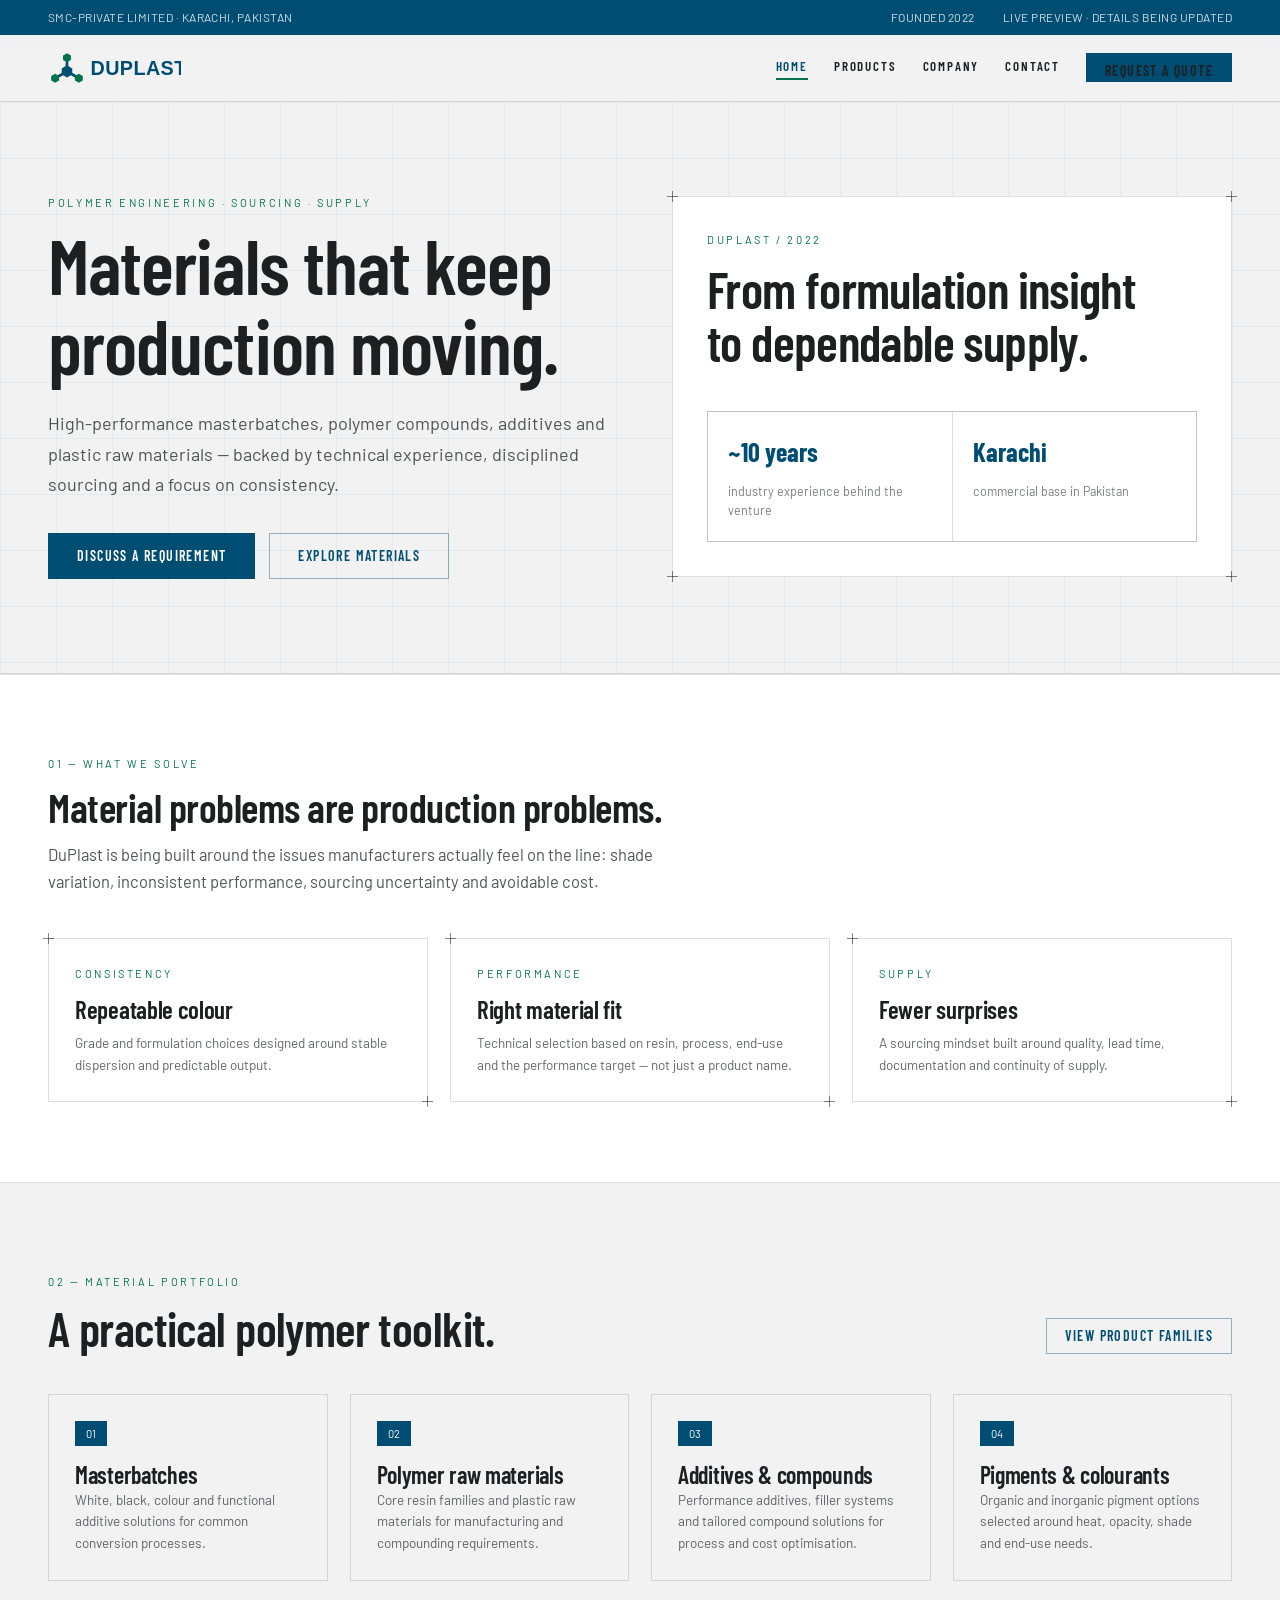
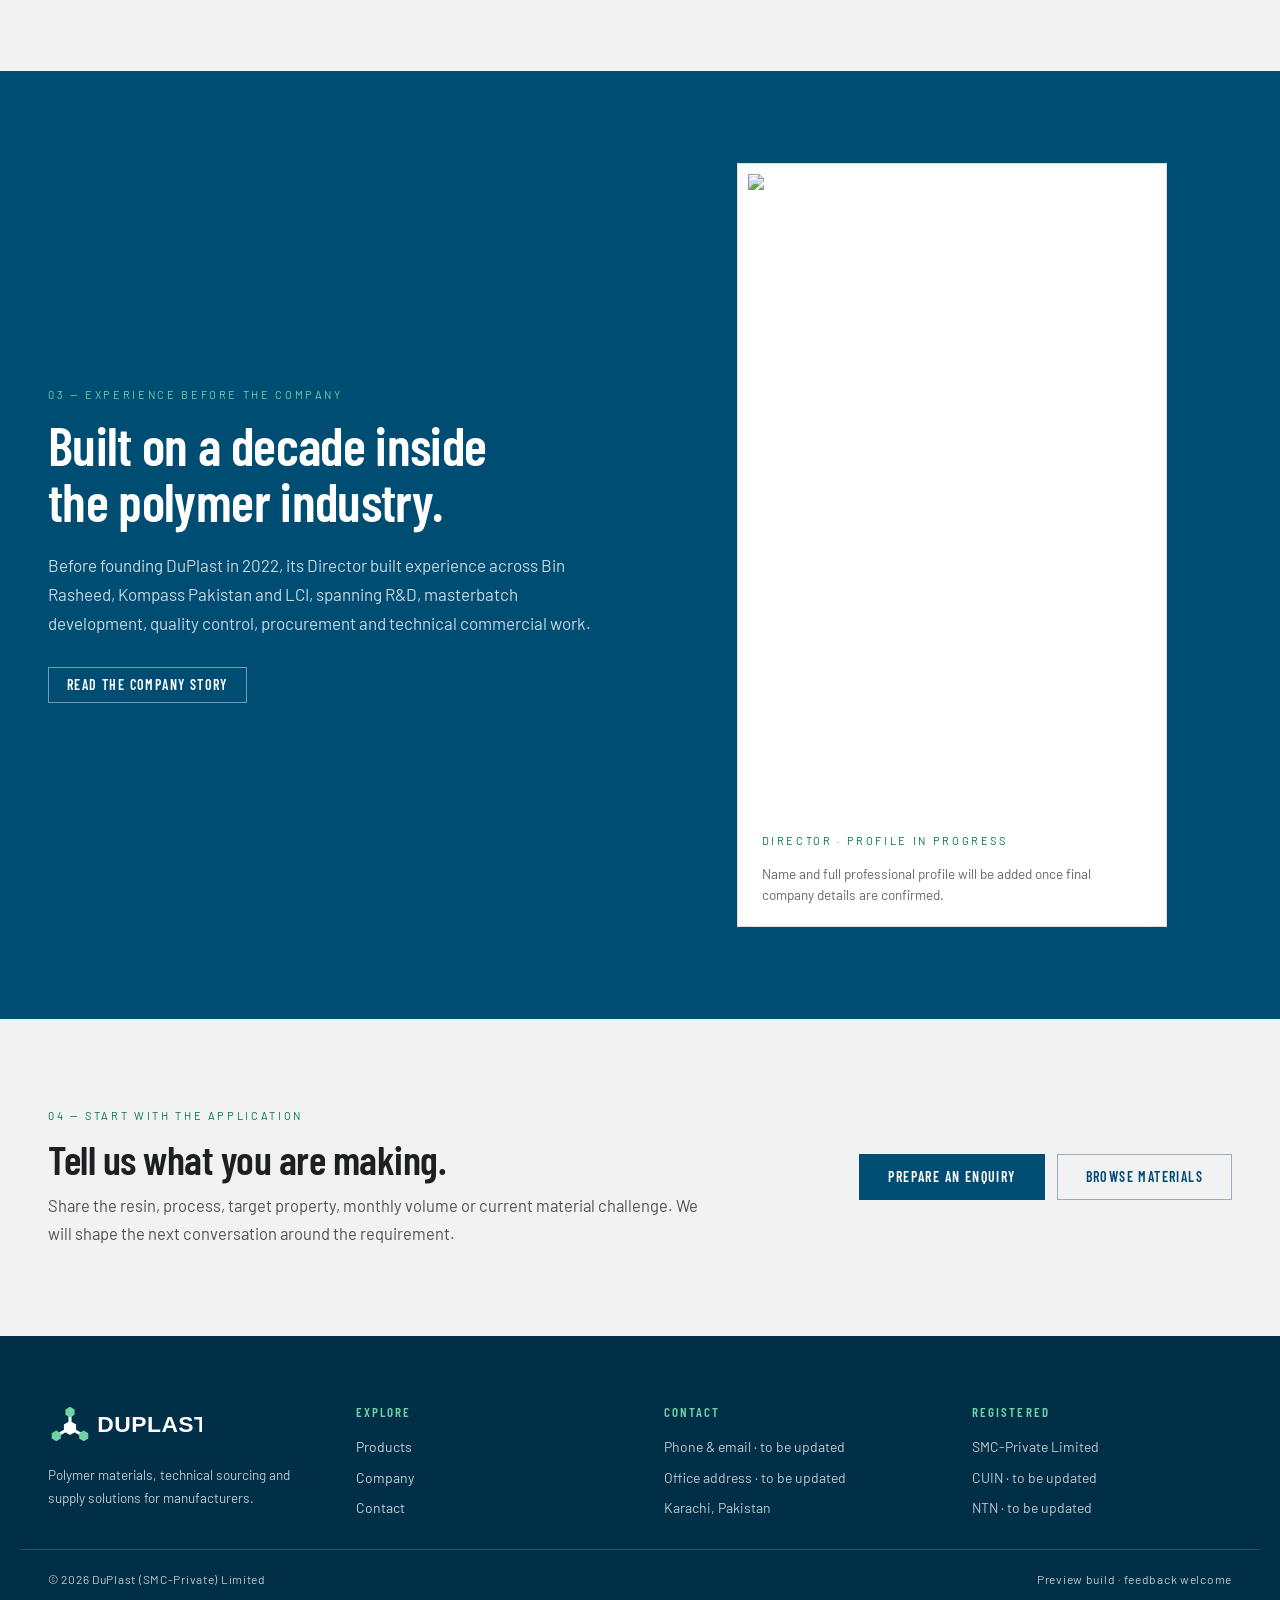
==== index.html @ 4995b567 "Build DuPlast homepage" ====
<!doctype html>
<html lang="en">
<head>
<meta charset="utf-8">
<meta name="viewport" content="width=device-width,initial-scale=1">
<title>DuPlast — Polymer raw materials & masterbatch solutions</title>
<meta name="description" content="DuPlast supplies masterbatches, polymers, compounds, pigments and additives for plastics manufacturers in Pakistan.">
<link rel="icon" href="logo/duplast-favicon.svg" type="image/svg+xml">
<link rel="preconnect" href="https://fonts.googleapis.com">
<link rel="preconnect" href="https://fonts.gstatic.com" crossorigin>
<link href="https://fonts.googleapis.com/css2?family=Barlow:wght@400;500;700&family=Barlow+Condensed:wght@400;600&display=swap" rel="stylesheet">
<link rel="stylesheet" href="assets/site.css">
</head>
<body>
<div class="topbar"><div class="wrap topbar-in"><span>SMC-PRIVATE LIMITED · KARACHI, PAKISTAN</span><span class="push">FOUNDED 2022</span><span>LIVE PREVIEW · DETAILS BEING UPDATED</span></div></div>
<header class="site-header"><nav class="wrap nav-in"><a class="brand" href="index.html"><img src="logo/duplast-logo-nav.svg" alt="DuPlast" width="700" height="200"></a><button class="nav-toggle" type="button" aria-label="Menu" aria-expanded="false" data-nav-toggle><span></span><span></span><span></span></button><div class="nav-links" data-nav-links><a class="active" href="index.html">Home</a><a href="products.html">Products</a><a href="company.html">Company</a><a href="contact.html">Contact</a><a class="btn btn-primary nav-cta" href="contact.html">Request a quote</a></div></nav></header>

<main>
<section class="page-head" style="border-top:0"><div class="wrap" style="padding-top:92px;padding-bottom:94px;display:grid;grid-template-columns:repeat(auto-fit,minmax(320px,1fr));gap:64px;align-items:center"><div><div class="kick">POLYMER ENGINEERING · SOURCING · SUPPLY</div><h1 style="font-size:clamp(48px,6vw,82px);max-width:760px">Materials that keep production moving.</h1><p class="lede" style="font-size:18px;margin-top:24px">High-performance masterbatches, polymer compounds, additives and plastic raw materials — backed by technical experience, disciplined sourcing and a focus on consistency.</p><div style="display:flex;gap:14px;flex-wrap:wrap;margin-top:34px"><a class="btn btn-primary btn-lg" href="contact.html">Discuss a requirement</a><a class="btn btn-secondary btn-lg" href="products.html">Explore materials</a></div></div><div class="blueprint" style="padding:34px;min-height:330px;background:#fff;display:flex;flex-direction:column;justify-content:space-between"><i class="corner tl"></i><i class="corner tr"></i><i class="corner bl"></i><i class="corner br"></i><div><div class="kick">DUPLAST / 2022</div><h2 style="font-size:clamp(32px,4vw,52px);max-width:480px">From formulation insight to dependable supply.</h2></div><div style="display:grid;grid-template-columns:repeat(2,1fr);gap:1px;background:var(--divider);border:1px solid var(--divider);margin-top:42px"><div style="background:#fff;padding:20px"><strong style="font-family:var(--font-heading);font-size:26px;color:var(--navy)">~10 years</strong><div class="cap">industry experience behind the venture</div></div><div style="background:#fff;padding:20px"><strong style="font-family:var(--font-heading);font-size:26px;color:var(--navy)">Karachi</strong><div class="cap">commercial base in Pakistan</div></div></div></div></div></section>

<section class="band-white"><div class="wrap"><div class="kick">01 — WHAT WE SOLVE</div><h2>Material problems are production problems.</h2><p class="lede">DuPlast is being built around the issues manufacturers actually feel on the line: shade variation, inconsistent performance, sourcing uncertainty and avoidable cost.</p><div style="display:grid;grid-template-columns:repeat(auto-fit,minmax(220px,1fr));gap:22px;margin-top:42px"><div class="blueprint" style="padding:26px"><i class="corner tl"></i><i class="corner br"></i><div class="kick">CONSISTENCY</div><h3 style="font-size:25px;margin-bottom:10px">Repeatable colour</h3><p class="prod-desc">Grade and formulation choices designed around stable dispersion and predictable output.</p></div><div class="blueprint" style="padding:26px"><i class="corner tl"></i><i class="corner br"></i><div class="kick">PERFORMANCE</div><h3 style="font-size:25px;margin-bottom:10px">Right material fit</h3><p class="prod-desc">Technical selection based on resin, process, end-use and the performance target — not just a product name.</p></div><div class="blueprint" style="padding:26px"><i class="corner tl"></i><i class="corner br"></i><div class="kick">SUPPLY</div><h3 style="font-size:25px;margin-bottom:10px">Fewer surprises</h3><p class="prod-desc">A sourcing mindset built around quality, lead time, documentation and continuity of supply.</p></div></div></div></section>

<section class="wrap" style="padding-top:90px;padding-bottom:90px"><div style="display:flex;flex-wrap:wrap;justify-content:space-between;gap:28px;align-items:end;margin-bottom:40px"><div><div class="kick">02 — MATERIAL PORTFOLIO</div><h2 style="font-size:clamp(32px,4vw,48px)">A practical polymer toolkit.</h2></div><a href="products.html" class="btn btn-secondary">View product families</a></div><div style="display:grid;grid-template-columns:repeat(auto-fit,minmax(245px,1fr));gap:22px"><div class="blueprint" style="padding:26px"><span class="tag tag-accent">01</span><h3 class="prod-name" style="margin-top:16px">Masterbatches</h3><p class="prod-desc">White, black, colour and functional additive solutions for common conversion processes.</p></div><div class="blueprint" style="padding:26px"><span class="tag tag-accent">02</span><h3 class="prod-name" style="margin-top:16px">Polymer raw materials</h3><p class="prod-desc">Core resin families and plastic raw materials for manufacturing and compounding requirements.</p></div><div class="blueprint" style="padding:26px"><span class="tag tag-accent">03</span><h3 class="prod-name" style="margin-top:16px">Additives & compounds</h3><p class="prod-desc">Performance additives, filler systems and tailored compound solutions for process and cost optimisation.</p></div><div class="blueprint" style="padding:26px"><span class="tag tag-accent">04</span><h3 class="prod-name" style="margin-top:16px">Pigments & colourants</h3><p class="prod-desc">Organic and inorganic pigment options selected around heat, opacity, shade and end-use needs.</p></div></div></section>

<section style="background:var(--navy);color:#fff"><div class="wrap" style="padding-top:92px;padding-bottom:92px;display:grid;grid-template-columns:repeat(auto-fit,minmax(300px,1fr));gap:62px;align-items:center"><div><div class="kick" style="color:var(--green-light)">03 — EXPERIENCE BEFORE THE COMPANY</div><h2 style="font-size:clamp(34px,4.2vw,54px);color:#fff;margin-bottom:22px">Built on a decade inside the polymer industry.</h2><p style="font-size:17px;line-height:1.7;color:rgba(255,255,255,.78)">Before founding DuPlast in 2022, its Director built experience across Bin Rasheed, Kompass Pakistan and LCI, spanning R&amp;D, masterbatch development, quality control, procurement and technical commercial work.</p><a href="company.html" class="btn" style="margin-top:30px;color:#fff;border-color:rgba(255,255,255,.45)">Read the company story</a></div><div class="blueprint" style="background:#fff;padding:10px;max-width:430px;margin:auto"><img src="assets/ceo.jpg" alt="DuPlast Director" width="640" height="640" style="width:100%;aspect-ratio:1;object-fit:cover;filter:grayscale(12%)"><div style="padding:18px 14px 10px;color:var(--ink)"><div class="kick">DIRECTOR · PROFILE IN PROGRESS</div><p class="prod-desc">Name and full professional profile will be added once final company details are confirmed.</p></div></div></div></section>

<section class="wrap cta-row"><div><div class="kick">04 — START WITH THE APPLICATION</div><h2>Tell us what you are making.</h2><p class="lede">Share the resin, process, target property, monthly volume or current material challenge. We will shape the next conversation around the requirement.</p></div><div style="display:flex;gap:12px;flex-wrap:wrap"><a class="btn btn-primary btn-lg" href="contact.html">Prepare an enquiry</a><a class="btn btn-secondary btn-lg" href="products.html">Browse materials</a></div></section>
</main>

<footer class="site-footer"><div class="wrap footer-grid"><div><img class="footer-logo" src="logo/duplast-logo-nav-reverse.svg" alt="DuPlast" width="700" height="200"><p class="footer-blurb">Polymer materials, technical sourcing and supply solutions for manufacturers.</p></div><div><div class="footer-head">Explore</div><div class="footer-list"><a href="products.html">Products</a><a href="company.html">Company</a><a href="contact.html">Contact</a></div></div><div><div class="footer-head">Contact</div><div class="footer-list"><span>Phone &amp; email · to be updated</span><span>Office address · to be updated</span><span>Karachi, Pakistan</span></div></div><div><div class="footer-head">Registered</div><div class="footer-list"><span>SMC-Private Limited</span><span>CUIN · to be updated</span><span>NTN · to be updated</span></div></div></div><div class="wrap footer-base"><span>© 2026 DuPlast (SMC-Private) Limited</span><span>Preview build · feedback welcome</span></div></footer>
<script src="assets/site.js"></script>
</body>
</html>
---- assets/site.css ----
/* DuPlast — site styles. Brand: navy #004d73, resin green #00734d. */

:root {
  --navy: #004d73;
  --navy-dark: #003a58;
  --navy-deep: #002f47;
  --green: #00734d;
  --green-dark: #005b3d;
  --green-light: #6fd3a5;
  --ink: #1d1f20;
  --bg: #f2f2f3;
  --surface: #ffffff;
  --divider: rgba(29, 31, 32, 0.14);
  --muted: rgba(29, 31, 32, 0.68);
  --font-heading: "Barlow Condensed", "Arial Narrow", system-ui, sans-serif;
  --font-body: "Barlow", system-ui, -apple-system, sans-serif;
  --grid-bg: linear-gradient(rgba(0, 77, 115, 0.055) 1px, transparent 1px),
             linear-gradient(90deg, rgba(0, 77, 115, 0.055) 1px, transparent 1px);
}

*, *::before, *::after { box-sizing: border-box; }

html { scroll-behavior: smooth; }

body {
  margin: 0;
  background: var(--bg);
  color: var(--ink);
  font-family: var(--font-body);
  font-size: 15px;
  line-height: 1.55;
  overflow-x: hidden;
  -webkit-font-smoothing: antialiased;
}

h1, h2, h3, h4 {
  font-family: var(--font-heading);
  font-weight: 600;
  line-height: 1.04;
  letter-spacing: -0.012em;
  margin: 0;
  text-wrap: balance;
}

p { margin: 0; text-wrap: pretty; }
img { display: block; max-width: 100%; }

a { color: var(--navy); text-decoration: none; }
a:hover { color: var(--green); }

::selection { background: rgba(0, 115, 77, 0.18); }
:focus { outline: none; }
:focus-visible { outline: 2px solid var(--green); outline-offset: 2px; }

.visually-hidden {
  position: absolute; width: 1px; height: 1px; overflow: hidden;
  clip: rect(0 0 0 0); clip-path: inset(50%); white-space: nowrap;
}

.wrap { max-width: 1240px; margin: 0 auto; padding-left: 28px; padding-right: 28px; }

.kick {
  font-size: 11px; letter-spacing: 0.24em; text-transform: uppercase;
  color: var(--green); margin-bottom: 14px;
}

.lede { font-size: 16.5px; line-height: 1.68; color: rgba(29, 31, 32, 0.76); max-width: 660px; }
.lede.small { font-size: 15px; }
.cap { font-size: 12.5px; color: rgba(29, 31, 32, 0.58); margin-top: 10px; }

/* ── blueprint frame ─────────────────────────────────────────── */
.blueprint { position: relative; border: 1px solid var(--divider); }
.blueprint > .corner {
  position: absolute; width: 11px; height: 11px;
  color: rgba(29, 31, 32, 0.55); pointer-events: none;
}
.blueprint > .corner::before,
.blueprint > .corner::after { content: ""; position: absolute; background: currentColor; }
.blueprint > .corner::before { left: 5px; top: 0; width: 1px; height: 100%; }
.blueprint > .corner::after { top: 5px; left: 0; width: 100%; height: 1px; }
.corner.tl { top: -6px; left: -6px; }
.corner.tr { top: -6px; right: -6px; }
.corner.bl { bottom: -6px; left: -6px; }
.corner.br { bottom: -6px; right: -6px; }

.duotone { overflow: hidden; }
.duotone > img, .duotone > .img-ph { width: 100%; height: 100%; object-fit: cover; }

.img-ph {
  position: absolute; inset: 0; display: grid; place-items: center;
  padding: 18px; text-align: center; background: rgba(0, 77, 115, 0.045);
  border: 1px dashed rgba(0, 77, 115, 0.3);
}
.img-ph span {
  font-size: 12px; letter-spacing: 0.1em; text-transform: uppercase;
  color: rgba(0, 77, 115, 0.65); max-width: 22ch; line-height: 1.5;
}

/* ── buttons, tags, inputs ───────────────────────────────────── */
.btn {
  display: inline-flex; align-items: center; justify-content: center; gap: 8px;
  font-family: var(--font-heading); font-weight: 600; font-size: 14px;
  letter-spacing: 0.1em; text-transform: uppercase; line-height: 1;
  padding: 10px 18px; border: 1px solid var(--divider); background: transparent;
  color: var(--ink); cursor: pointer; white-space: nowrap;
  transition: background 0.15s ease, border-color 0.15s ease, color 0.15s ease;
}
.btn-lg { padding: 15px 28px; }
.btn-primary { background: var(--navy); border-color: var(--navy); color: #fff; }
.btn-primary:hover { background: var(--green); border-color: var(--green); color: #fff; }
.btn-green { background: var(--green); border-color: var(--green); color: #fff; }
.btn-green:hover { background: var(--green-dark); border-color: var(--green-dark); color: #fff; }
.btn-secondary { border-color: rgba(0, 77, 115, 0.4); color: var(--navy); }
.btn-secondary:hover { background: rgba(0, 77, 115, 0.07); color: var(--navy); }

.tag {
  display: inline-flex; align-items: center; font-size: 11px;
  padding: 3px 10px; letter-spacing: 0.02em; background: transparent;
}
.tag-outline { border: 1px solid rgba(0, 77, 115, 0.45); color: var(--navy); }
.tag-accent { background: var(--navy); border: 1px solid var(--navy); color: #fff; }

.input {
  width: 100%; min-height: 36px; padding: 12px 14px; font: inherit; font-size: 14px;
  color: var(--ink); background: #fff; border: 1px solid var(--divider); border-radius: 0;
  caret-color: var(--navy);
}
.input:hover { border-color: rgba(29, 31, 32, 0.4); }
.input:focus-visible { border-color: var(--navy); outline-offset: 0; }
textarea.input { resize: vertical; font-family: var(--font-body); }

.field label {
  display: block; font-size: 11px; letter-spacing: 0.14em; text-transform: uppercase;
  color: rgba(29, 31, 32, 0.6); margin-bottom: 7px;
}

.table { width: 100%; border-collapse: collapse; font-size: 14px; }
.table th {
  text-align: left; font-size: 11px; letter-spacing: 0.08em; text-transform: uppercase;
  color: rgba(29, 31, 32, 0.6); padding: 14px 16px; border-bottom: 1px solid var(--divider);
}
.table td { padding: 13px 16px; border-bottom: 1px solid rgba(29, 31, 32, 0.08); }
.table tbody tr:hover { background: rgba(29, 31, 32, 0.035); }
.table-scroll { overflow-x: auto; }
.spec { min-width: 680px; }

/* ── header ──────────────────────────────────────────────────── */
.topbar { background: var(--navy); color: rgba(255, 255, 255, 0.82); font-size: 12px; letter-spacing: 0.04em; }
.topbar-in { display: flex; flex-wrap: wrap; gap: 8px 28px; align-items: center; padding-top: 8px; padding-bottom: 8px; }
.topbar .push { margin-left: auto; }

.site-header {
  position: sticky; top: 0; z-index: 40;
  background: rgba(242, 242, 243, 0.94); backdrop-filter: blur(8px);
  border-bottom: 1px solid var(--divider);
}
.nav-in { display: flex; align-items: center; gap: 28px; padding-top: 14px; padding-bottom: 14px; }
.brand img { height: 38px; width: auto; }

.nav-links {
  display: flex; align-items: center; gap: 26px; margin-left: auto;
  font-family: var(--font-heading); font-weight: 600; font-size: 13px;
  letter-spacing: 0.14em; text-transform: uppercase;
}
.nav-links > a { color: var(--ink); padding-bottom: 2px; border-bottom: 2px solid transparent; }
.nav-links > a:hover { color: var(--green); }
.nav-links > a.active { color: var(--navy); border-bottom-color: var(--green); }
.nav-cta { color: #fff; border-bottom: 1px solid var(--navy); }
.nav-cta:hover { color: #fff; }

.nav-toggle {
  display: none; margin-left: auto; width: 44px; height: 44px; padding: 11px;
  background: transparent; border: 1px solid var(--divider); cursor: pointer;
  flex-direction: column; justify-content: space-between;
}
.nav-toggle span { display: block; height: 2px; background: var(--navy); }

/* ── page head / bands ───────────────────────────────────────── */
.page-head {
  border-bottom: 1px solid var(--divider);
  background-image: var(--grid-bg); background-size: 56px 56px;
}
.page-head .wrap { padding-top: 68px; padding-bottom: 60px; }
.page-head h1 { font-size: clamp(38px, 4.8vw, 64px); margin-bottom: 18px; }

.band-white { background: var(--surface); border-top: 1px solid var(--divider); border-bottom: 1px solid var(--divider); }
.band-white > .wrap { padding-top: 80px; padding-bottom: 80px; }
.band-white h2 { font-size: clamp(30px, 3.2vw, 44px); margin-bottom: 12px; }
.band-white .lede { margin-bottom: 34px; }

.cta-row {
  padding-top: 88px; padding-bottom: 88px;
  display: flex; flex-wrap: wrap; gap: 36px; align-items: center; justify-content: space-between;
}
.cta-row h2 { font-size: clamp(30px, 3.2vw, 44px); margin-bottom: 12px; }

/* ── products ────────────────────────────────────────────────── */
.filter-bar {
  padding-top: 44px; display: flex; flex-wrap: wrap; gap: 16px;
  align-items: center; justify-content: space-between;
}
.chips { display: flex; flex-wrap: wrap; gap: 8px; }
.chip {
  font-family: var(--font-heading); font-weight: 600;
  letter-spacing: 0.08em; text-transform: uppercase; cursor: pointer;
  padding: 6px 12px; font-size: 11px; white-space: nowrap;
}
#prod-search { width: 320px; max-width: 100%; }
.count {
  padding-top: 18px; font-size: 12px; letter-spacing: 0.14em;
  text-transform: uppercase; color: rgba(29, 31, 32, 0.55);
}
.prod-section { padding-top: 24px; padding-bottom: 90px; }
.prod-grid { display: grid; grid-template-columns: repeat(auto-fit, minmax(290px, 1fr)); gap: 26px; }
.prod { padding: 26px; display: flex; flex-direction: column; gap: 12px; }
.prod-top { display: flex; justify-content: space-between; align-items: baseline; gap: 12px; }
.prod-top .kick { margin: 0; font-size: 10.5px; letter-spacing: 0.16em; }
.prod-top .code { font-size: 10.5px; letter-spacing: 0.12em; color: rgba(29, 31, 32, 0.45); }
.prod-name { font-size: 24px; line-height: 1.1; }
.prod-desc { font-size: 13.5px; line-height: 1.6; color: var(--muted); }
.prod-grades {
  margin-top: auto; padding-top: 14px; border-top: 1px solid rgba(29, 31, 32, 0.12);
  display: flex; flex-wrap: wrap; gap: 6px;
}
.prod-grades .tag { font-size: 10.5px; }
.prod-apps { font-size: 12.5px; color: rgba(29, 31, 32, 0.6); }
.empty { padding: 54px; text-align: center; }
.empty h3 { font-size: 24px; margin-bottom: 8px; }
.empty p { font-size: 14px; color: var(--muted); }

/* ── contact ─────────────────────────────────────────────────── */
.contact-grid {
  padding-top: 72px; padding-bottom: 90px;
  display: grid; grid-template-columns: repeat(auto-fit, minmax(320px, 1fr));
  gap: 56px; align-items: start;
}
.form-card { padding: 38px; background: var(--surface); }
.form-title { font-size: 26px; margin-bottom: 6px; }
.form-note { font-size: 13px; color: rgba(29, 31, 32, 0.6); margin-bottom: 28px; }
.form-grid { display: grid; grid-template-columns: repeat(auto-fit, minmax(200px, 1fr)); gap: 20px; }
.field.full { margin-top: 20px; }
.form-actions { display: flex; flex-wrap: wrap; gap: 16px; align-items: center; margin-top: 26px; }
.form-error { font-size: 13px; color: #b23a3a; }
.form-foot {
  margin-top: 22px; padding-top: 18px; border-top: 1px solid rgba(29, 31, 32, 0.12);
  font-size: 12.5px; line-height: 1.6; color: rgba(29, 31, 32, 0.58);
}
.form-done { text-align: center; padding: 48px 12px; }
.form-done img { margin: 0 auto 22px; }
.form-done h2 { font-size: 30px; margin-bottom: 10px; }
.form-done p { font-size: 15px; line-height: 1.65; color: var(--muted); max-width: 380px; margin: 0 auto 26px; }

.contact-side { display: flex; flex-direction: column; gap: 36px; }
.info-card { padding: 32px; }
.info-list { display: grid; gap: 16px; font-size: 15px; line-height: 1.6; }
.info-label {
  display: block; font-size: 11px; letter-spacing: 0.14em; text-transform: uppercase;
  color: rgba(29, 31, 32, 0.5); margin-bottom: 3px;
}
.info-card .btn { margin-top: 24px; }
.map-box { position: relative; aspect-ratio: 4 / 3; background: var(--surface); }

/* ── footer ──────────────────────────────────────────────────── */
.site-footer { background: var(--navy-deep); color: rgba(255, 255, 255, 0.74); }
.footer-grid {
  padding-top: 66px; padding-bottom: 30px;
  display: grid; grid-template-columns: repeat(auto-fit, minmax(220px, 1fr)); gap: 48px;
}
.footer-logo { height: 44px; width: auto; margin-bottom: 18px; }
.footer-blurb { font-size: 13.5px; line-height: 1.7; max-width: 280px; }
.footer-head {
  font-family: var(--font-heading); font-weight: 600; font-size: 13px;
  letter-spacing: 0.16em; text-transform: uppercase; color: var(--green-light); margin-bottom: 14px;
}
.footer-list { display: flex; flex-direction: column; gap: 9px; font-size: 14px; }
.footer-list a { color: rgba(255, 255, 255, 0.78); }
.footer-list a:hover { color: var(--green-light); }
.footer-base {
  padding-top: 20px; padding-bottom: 40px; border-top: 1px solid rgba(255, 255, 255, 0.16);
  font-size: 12px; letter-spacing: 0.06em;
  display: flex; flex-wrap: wrap; gap: 12px; justify-content: space-between;
}

.wa-float {
  position: fixed; right: 22px; bottom: 22px; z-index: 60;
  width: 56px; height: 56px; display: grid; place-items: center;
  background: var(--green); color: #fff; box-shadow: 0 8px 24px rgba(0, 47, 71, 0.34);
}
.wa-float:hover { background: var(--green-dark); color: #fff; }

/* ── home-page sections written inline by the page ───────────── */
a.blueprint:hover { background: rgba(0, 77, 115, 0.045); }

/* ── responsive ──────────────────────────────────────────────── */
@media (max-width: 860px) {
  .wrap { padding-left: 20px; padding-right: 20px; }
  .nav-toggle { display: flex; }
  .nav-links {
    display: none; position: absolute; left: 0; right: 0; top: 100%;
    flex-direction: column; align-items: stretch; gap: 0; margin: 0;
    background: var(--bg); border-bottom: 1px solid var(--divider);
  }
  .nav-links.open { display: flex; }
  .nav-links > a { padding: 16px 20px; border-bottom: 1px solid var(--divider); }
  .nav-links > a.active { border-bottom-color: var(--divider); }
  .nav-cta { margin: 16px 20px; justify-content: center; }
  .site-header { position: relative; }
  .topbar-in { font-size: 11px; }
  .topbar .push { margin-left: 0; }
  #prod-search { width: 100%; }
  .form-card { padding: 26px; }
}
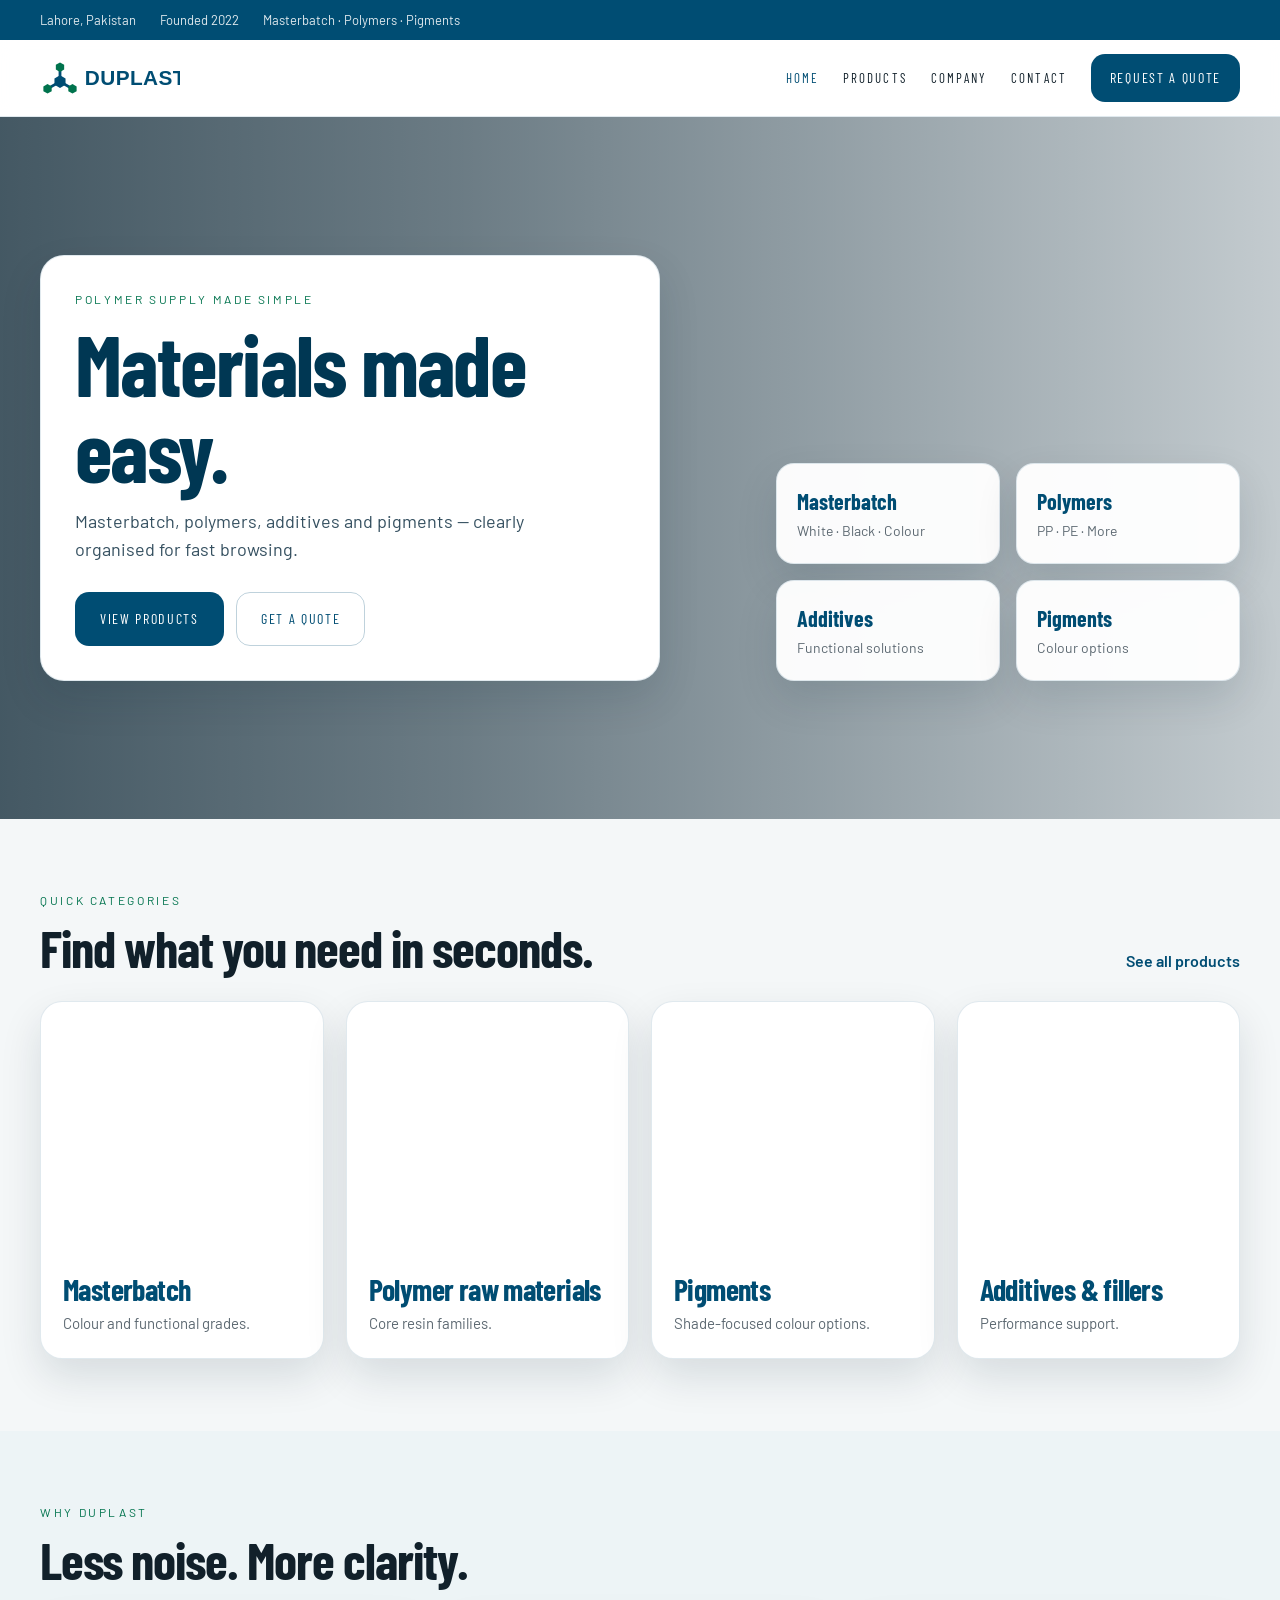
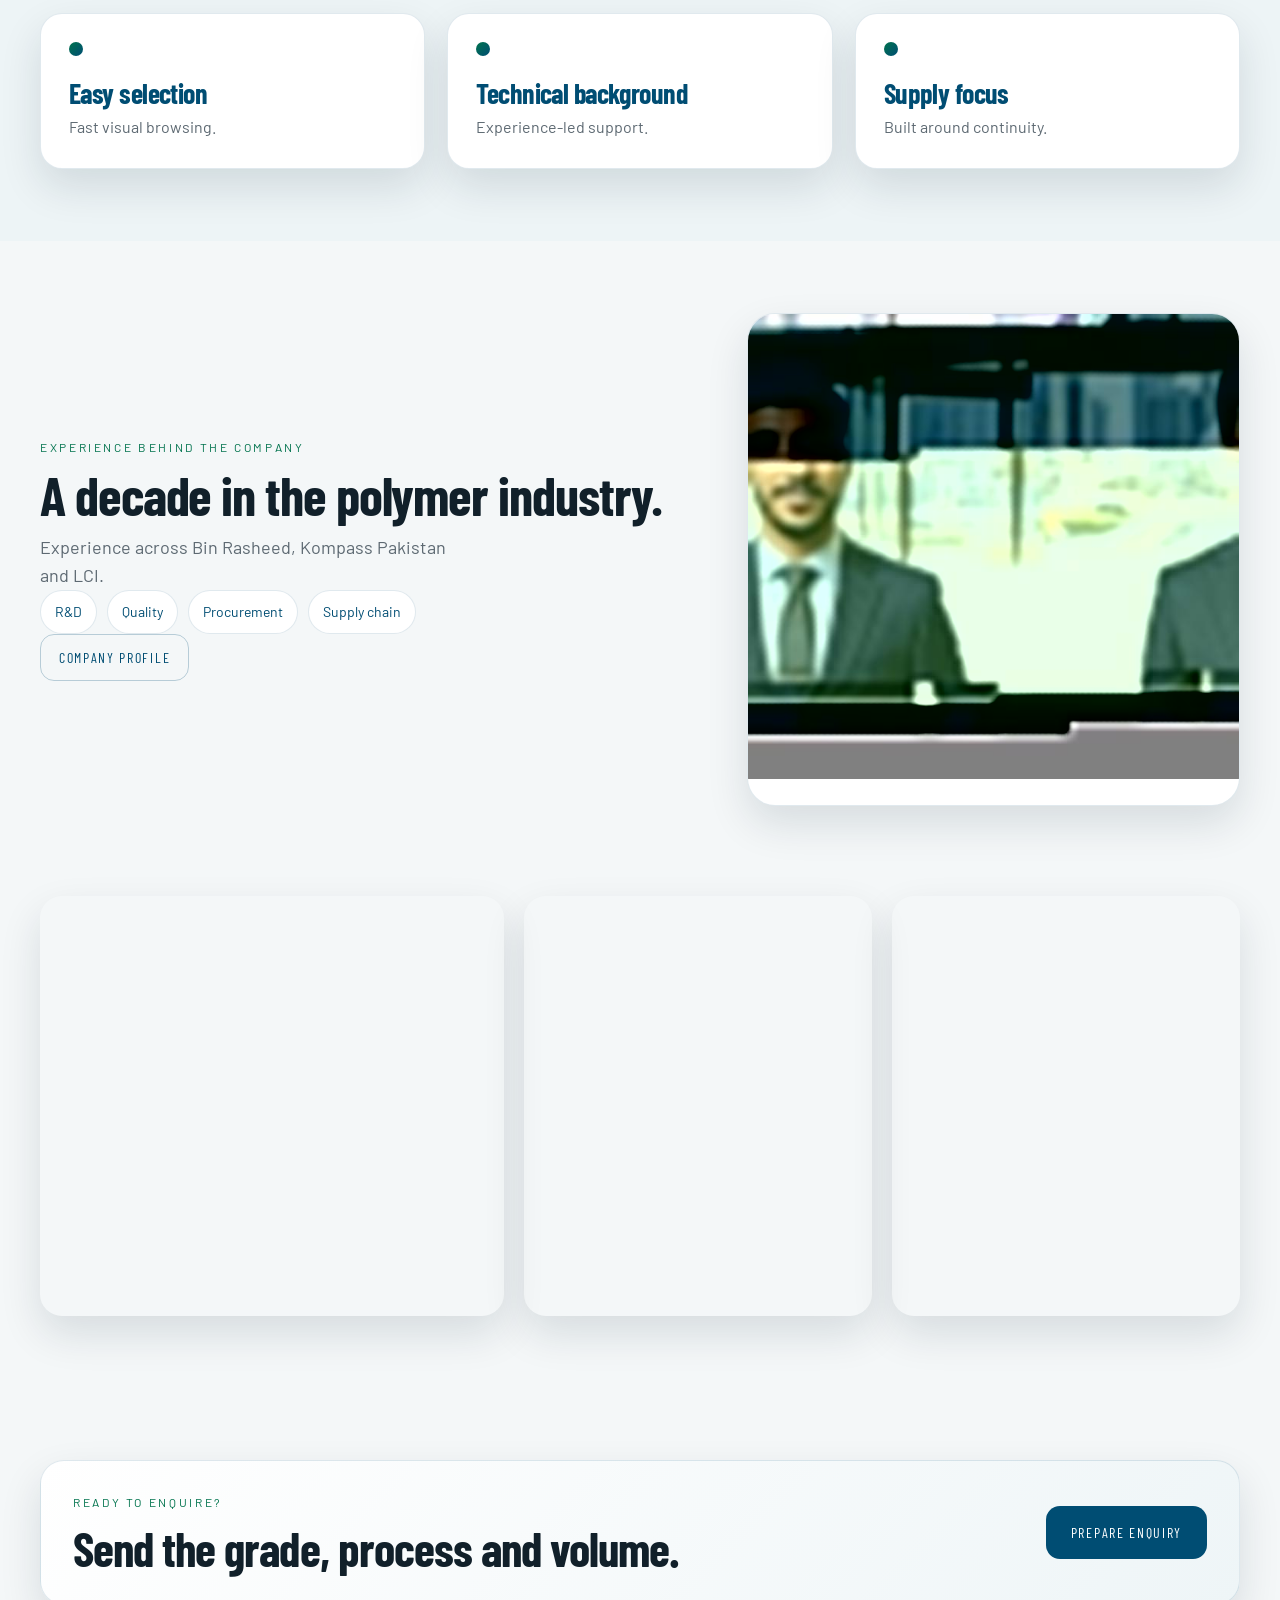
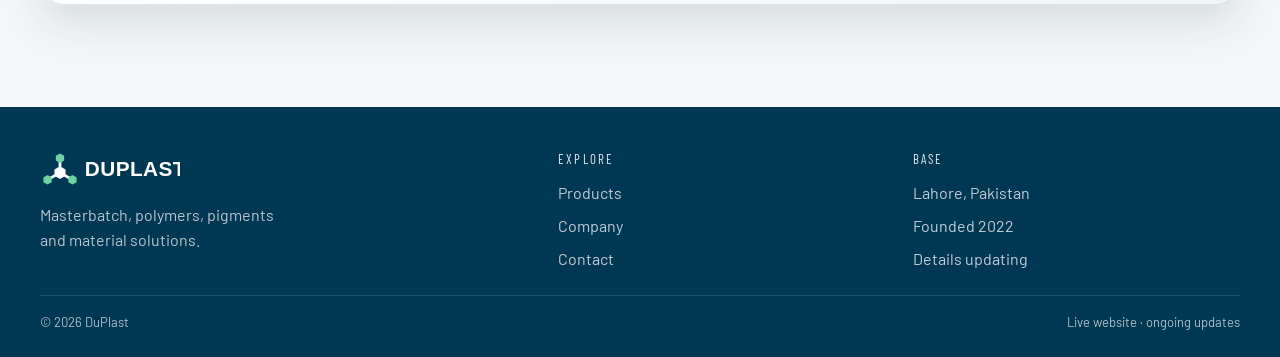
==== commit 92e89a49: "Redesign DuPlast into a visual-first customer website" ====
--- a/index.html
+++ b/index.html
@@ -1,33 +1 @@
-<!doctype html>
-<html lang="en">
-<head>
-<meta charset="utf-8">
-<meta name="viewport" content="width=device-width,initial-scale=1">
-<title>DuPlast — Polymer raw materials & masterbatch solutions</title>
-<meta name="description" content="DuPlast supplies masterbatches, polymers, compounds, pigments and additives for plastics manufacturers in Pakistan.">
-<link rel="icon" href="logo/duplast-favicon.svg" type="image/svg+xml">
-<link rel="preconnect" href="https://fonts.googleapis.com">
-<link rel="preconnect" href="https://fonts.gstatic.com" crossorigin>
-<link href="https://fonts.googleapis.com/css2?family=Barlow:wght@400;500;700&family=Barlow+Condensed:wght@400;600&display=swap" rel="stylesheet">
-<link rel="stylesheet" href="assets/site.css">
-</head>
-<body>
-<div class="topbar"><div class="wrap topbar-in"><span>SMC-PRIVATE LIMITED · KARACHI, PAKISTAN</span><span class="push">FOUNDED 2022</span><span>LIVE PREVIEW · DETAILS BEING UPDATED</span></div></div>
-<header class="site-header"><nav class="wrap nav-in"><a class="brand" href="index.html"><img src="logo/duplast-logo-nav.svg" alt="DuPlast" width="700" height="200"></a><button class="nav-toggle" type="button" aria-label="Menu" aria-expanded="false" data-nav-toggle><span></span><span></span><span></span></button><div class="nav-links" data-nav-links><a class="active" href="index.html">Home</a><a href="products.html">Products</a><a href="company.html">Company</a><a href="contact.html">Contact</a><a class="btn btn-primary nav-cta" href="contact.html">Request a quote</a></div></nav></header>
-
-<main>
-<section class="page-head" style="border-top:0"><div class="wrap" style="padding-top:92px;padding-bottom:94px;display:grid;grid-template-columns:repeat(auto-fit,minmax(320px,1fr));gap:64px;align-items:center"><div><div class="kick">POLYMER ENGINEERING · SOURCING · SUPPLY</div><h1 style="font-size:clamp(48px,6vw,82px);max-width:760px">Materials that keep production moving.</h1><p class="lede" style="font-size:18px;margin-top:24px">High-performance masterbatches, polymer compounds, additives and plastic raw materials — backed by technical experience, disciplined sourcing and a focus on consistency.</p><div style="display:flex;gap:14px;flex-wrap:wrap;margin-top:34px"><a class="btn btn-primary btn-lg" href="contact.html">Discuss a requirement</a><a class="btn btn-secondary btn-lg" href="products.html">Explore materials</a></div></div><div class="blueprint" style="padding:34px;min-height:330px;background:#fff;display:flex;flex-direction:column;justify-content:space-between"><i class="corner tl"></i><i class="corner tr"></i><i class="corner bl"></i><i class="corner br"></i><div><div class="kick">DUPLAST / 2022</div><h2 style="font-size:clamp(32px,4vw,52px);max-width:480px">From formulation insight to dependable supply.</h2></div><div style="display:grid;grid-template-columns:repeat(2,1fr);gap:1px;background:var(--divider);border:1px solid var(--divider);margin-top:42px"><div style="background:#fff;padding:20px"><strong style="font-family:var(--font-heading);font-size:26px;color:var(--navy)">~10 years</strong><div class="cap">industry experience behind the venture</div></div><div style="background:#fff;padding:20px"><strong style="font-family:var(--font-heading);font-size:26px;color:var(--navy)">Karachi</strong><div class="cap">commercial base in Pakistan</div></div></div></div></div></section>
-
-<section class="band-white"><div class="wrap"><div class="kick">01 — WHAT WE SOLVE</div><h2>Material problems are production problems.</h2><p class="lede">DuPlast is being built around the issues manufacturers actually feel on the line: shade variation, inconsistent performance, sourcing uncertainty and avoidable cost.</p><div style="display:grid;grid-template-columns:repeat(auto-fit,minmax(220px,1fr));gap:22px;margin-top:42px"><div class="blueprint" style="padding:26px"><i class="corner tl"></i><i class="corner br"></i><div class="kick">CONSISTENCY</div><h3 style="font-size:25px;margin-bottom:10px">Repeatable colour</h3><p class="prod-desc">Grade and formulation choices designed around stable dispersion and predictable output.</p></div><div class="blueprint" style="padding:26px"><i class="corner tl"></i><i class="corner br"></i><div class="kick">PERFORMANCE</div><h3 style="font-size:25px;margin-bottom:10px">Right material fit</h3><p class="prod-desc">Technical selection based on resin, process, end-use and the performance target — not just a product name.</p></div><div class="blueprint" style="padding:26px"><i class="corner tl"></i><i class="corner br"></i><div class="kick">SUPPLY</div><h3 style="font-size:25px;margin-bottom:10px">Fewer surprises</h3><p class="prod-desc">A sourcing mindset built around quality, lead time, documentation and continuity of supply.</p></div></div></div></section>
-
-<section class="wrap" style="padding-top:90px;padding-bottom:90px"><div style="display:flex;flex-wrap:wrap;justify-content:space-between;gap:28px;align-items:end;margin-bottom:40px"><div><div class="kick">02 — MATERIAL PORTFOLIO</div><h2 style="font-size:clamp(32px,4vw,48px)">A practical polymer toolkit.</h2></div><a href="products.html" class="btn btn-secondary">View product families</a></div><div style="display:grid;grid-template-columns:repeat(auto-fit,minmax(245px,1fr));gap:22px"><div class="blueprint" style="padding:26px"><span class="tag tag-accent">01</span><h3 class="prod-name" style="margin-top:16px">Masterbatches</h3><p class="prod-desc">White, black, colour and functional additive solutions for common conversion processes.</p></div><div class="blueprint" style="padding:26px"><span class="tag tag-accent">02</span><h3 class="prod-name" style="margin-top:16px">Polymer raw materials</h3><p class="prod-desc">Core resin families and plastic raw materials for manufacturing and compounding requirements.</p></div><div class="blueprint" style="padding:26px"><span class="tag tag-accent">03</span><h3 class="prod-name" style="margin-top:16px">Additives & compounds</h3><p class="prod-desc">Performance additives, filler systems and tailored compound solutions for process and cost optimisation.</p></div><div class="blueprint" style="padding:26px"><span class="tag tag-accent">04</span><h3 class="prod-name" style="margin-top:16px">Pigments & colourants</h3><p class="prod-desc">Organic and inorganic pigment options selected around heat, opacity, shade and end-use needs.</p></div></div></section>
-
-<section style="background:var(--navy);color:#fff"><div class="wrap" style="padding-top:92px;padding-bottom:92px;display:grid;grid-template-columns:repeat(auto-fit,minmax(300px,1fr));gap:62px;align-items:center"><div><div class="kick" style="color:var(--green-light)">03 — EXPERIENCE BEFORE THE COMPANY</div><h2 style="font-size:clamp(34px,4.2vw,54px);color:#fff;margin-bottom:22px">Built on a decade inside the polymer industry.</h2><p style="font-size:17px;line-height:1.7;color:rgba(255,255,255,.78)">Before founding DuPlast in 2022, its Director built experience across Bin Rasheed, Kompass Pakistan and LCI, spanning R&amp;D, masterbatch development, quality control, procurement and technical commercial work.</p><a href="company.html" class="btn" style="margin-top:30px;color:#fff;border-color:rgba(255,255,255,.45)">Read the company story</a></div><div class="blueprint" style="background:#fff;padding:10px;max-width:430px;margin:auto"><img src="assets/ceo.jpg" alt="DuPlast Director" width="640" height="640" style="width:100%;aspect-ratio:1;object-fit:cover;filter:grayscale(12%)"><div style="padding:18px 14px 10px;color:var(--ink)"><div class="kick">DIRECTOR · PROFILE IN PROGRESS</div><p class="prod-desc">Name and full professional profile will be added once final company details are confirmed.</p></div></div></div></section>
-
-<section class="wrap cta-row"><div><div class="kick">04 — START WITH THE APPLICATION</div><h2>Tell us what you are making.</h2><p class="lede">Share the resin, process, target property, monthly volume or current material challenge. We will shape the next conversation around the requirement.</p></div><div style="display:flex;gap:12px;flex-wrap:wrap"><a class="btn btn-primary btn-lg" href="contact.html">Prepare an enquiry</a><a class="btn btn-secondary btn-lg" href="products.html">Browse materials</a></div></section>
-</main>
-
-<footer class="site-footer"><div class="wrap footer-grid"><div><img class="footer-logo" src="logo/duplast-logo-nav-reverse.svg" alt="DuPlast" width="700" height="200"><p class="footer-blurb">Polymer materials, technical sourcing and supply solutions for manufacturers.</p></div><div><div class="footer-head">Explore</div><div class="footer-list"><a href="products.html">Products</a><a href="company.html">Company</a><a href="contact.html">Contact</a></div></div><div><div class="footer-head">Contact</div><div class="footer-list"><span>Phone &amp; email · to be updated</span><span>Office address · to be updated</span><span>Karachi, Pakistan</span></div></div><div><div class="footer-head">Registered</div><div class="footer-list"><span>SMC-Private Limited</span><span>CUIN · to be updated</span><span>NTN · to be updated</span></div></div></div><div class="wrap footer-base"><span>© 2026 DuPlast (SMC-Private) Limited</span><span>Preview build · feedback welcome</span></div></footer>
-<script src="assets/site.js"></script>
-</body>
-</html>+<!doctype html><html lang="en"><head><meta charset="utf-8"><meta name="viewport" content="width=device-width,initial-scale=1"><title>DuPlast — Masterbatch, Polymers & Pigments</title><meta name="description" content="DuPlast supplies masterbatches, polymer raw materials, additives and pigments from Lahore, Pakistan."><link rel="icon" href="logo/duplast-favicon.svg" type="image/svg+xml"><link rel="preconnect" href="https://fonts.googleapis.com"><link rel="preconnect" href="https://fonts.gstatic.com" crossorigin><link href="https://fonts.googleapis.com/css2?family=Barlow:wght@400;500;600;700&family=Barlow+Condensed:wght@500;600;700&display=swap" rel="stylesheet"><link rel="stylesheet" href="assets/site.css"></head><body><div class="topbar"><div class="wrap topbar-in"><span>Lahore, Pakistan</span><span>Founded 2022</span><span>Masterbatch · Polymers · Pigments</span></div></div><header class="site-header"><nav class="wrap nav-in"><a class="brand" href="index.html"><img src="logo/duplast-logo-nav.svg" alt="DuPlast"></a><button class="nav-toggle" type="button" aria-label="Menu" aria-expanded="false" data-nav-toggle><span></span><span></span><span></span></button><div class="nav-links" data-nav-links><a class="active" href="index.html">Home</a><a href="products.html">Products</a><a href="company.html">Company</a><a href="contact.html">Contact</a><a class="btn btn-primary nav-cta" href="contact.html">Request a quote</a></div></nav></header><main><section class="hero split-hero"><div class="hero-media" style="background-image:url('https://images.pexels.com/photos/10697106/pexels-photo-10697106.jpeg?auto=compress&cs=tinysrgb&w=1600')"></div><div class="hero-overlay"></div><div class="wrap hero-content"><div class="hero-copy card-float"><div class="eyebrow">Polymer supply made simple</div><h1>Materials made easy.</h1><p class="hero-text">Masterbatch, polymers, additives and pigments — clearly organised for fast browsing.</p><div class="hero-actions"><a class="btn btn-primary btn-lg" href="products.html">View products</a><a class="btn btn-secondary btn-lg" href="contact.html">Get a quote</a></div></div><div class="hero-mini-grid"><div class="mini-card"><strong>Masterbatch</strong><span>White · Black · Colour</span></div><div class="mini-card"><strong>Polymers</strong><span>PP · PE · More</span></div><div class="mini-card"><strong>Additives</strong><span>Functional solutions</span></div><div class="mini-card"><strong>Pigments</strong><span>Colour options</span></div></div></div></section><section class="section"><div class="wrap section-head compact-head"><div><div class="eyebrow">Quick categories</div><h2>Find what you need in seconds.</h2></div><a class="text-link" href="products.html">See all products</a></div><div class="wrap visual-grid visual-grid-4"><a class="visual-card" href="products.html#masterbatch"><div class="visual-image" style="background-image:url('https://images.pexels.com/photos/38741337/pexels-photo-38741337/free-photo-of-colorful-plastic-pellets-on-white-background.jpeg?auto=compress&cs=tinysrgb&w=1200')"></div><div class="visual-copy"><h3>Masterbatch</h3><p>Colour and functional grades.</p></div></a><a class="visual-card" href="products.html#polymers"><div class="visual-image" style="background-image:url('https://images.pexels.com/photos/4487382/pexels-photo-4487382.jpeg?auto=compress&cs=tinysrgb&w=1200')"></div><div class="visual-copy"><h3>Polymer raw materials</h3><p>Core resin families.</p></div></a><a class="visual-card" href="products.html#pigments"><div class="visual-image" style="background-image:url('https://images.pexels.com/photos/30772419/pexels-photo-30772419/free-photo-of-vibrant-colorful-pigment-powders-in-market-display.jpeg?auto=compress&cs=tinysrgb&w=1200')"></div><div class="visual-copy"><h3>Pigments</h3><p>Shade-focused colour options.</p></div></a><a class="visual-card" href="products.html#additives"><div class="visual-image" style="background-image:url('https://images.pexels.com/photos/30772419/pexels-photo-30772419/free-photo-of-vibrant-colorful-pigment-powders-in-market-display.jpeg?auto=compress&cs=tinysrgb&w=1200')"></div><div class="visual-copy"><h3>Additives & fillers</h3><p>Performance support.</p></div></a></div></section><section class="section section-soft"><div class="wrap section-head compact-head"><div><div class="eyebrow">Why DuPlast</div><h2>Less noise. More clarity.</h2></div></div><div class="wrap icon-grid"><div class="info-card"><span class="icon-dot"></span><h3>Easy selection</h3><p>Fast visual browsing.</p></div><div class="info-card"><span class="icon-dot"></span><h3>Technical background</h3><p>Experience-led support.</p></div><div class="info-card"><span class="icon-dot"></span><h3>Supply focus</h3><p>Built around continuity.</p></div></div></section><section class="section founder-strip"><div class="wrap founder-layout"><div class="founder-copy"><div class="eyebrow">Experience behind the company</div><h2>A decade in the polymer industry.</h2><p>Experience across Bin Rasheed, Kompass Pakistan and LCI.</p><div class="pill-row"><span class="pill">R&amp;D</span><span class="pill">Quality</span><span class="pill">Procurement</span><span class="pill">Supply chain</span></div><a class="btn btn-secondary" href="company.html">Company profile</a></div><div class="founder-card"><img src="assets/ceo.jpg" alt="DuPlast Director"></div></div></section><section class="section gallery-band"><div class="wrap mosaic-grid"><div class="mosaic tall" style="background-image:url('https://images.pexels.com/photos/10697106/pexels-photo-10697106.jpeg?auto=compress&cs=tinysrgb&w=1600')"></div><div class="mosaic" style="background-image:url('https://images.pexels.com/photos/38741337/pexels-photo-38741337/free-photo-of-colorful-plastic-pellets-on-white-background.jpeg?auto=compress&cs=tinysrgb&w=1200')"></div><div class="mosaic" style="background-image:url('https://images.pexels.com/photos/30772419/pexels-photo-30772419/free-photo-of-vibrant-colorful-pigment-powders-in-market-display.jpeg?auto=compress&cs=tinysrgb&w=1200')"></div></div></section><section class="section cta-section"><div class="wrap cta-box"><div><div class="eyebrow">Ready to enquire?</div><h2>Send the grade, process and volume.</h2></div><a class="btn btn-primary btn-lg" href="contact.html">Prepare enquiry</a></div></section></main><footer class="site-footer"><div class="wrap footer-grid"><div><img class="footer-logo" src="logo/duplast-logo-nav-reverse.svg" alt="DuPlast"><p class="footer-blurb">Masterbatch, polymers, pigments and material solutions.</p></div><div><div class="footer-head">Explore</div><div class="footer-list"><a href="products.html">Products</a><a href="company.html">Company</a><a href="contact.html">Contact</a></div></div><div><div class="footer-head">Base</div><div class="footer-list"><span>Lahore, Pakistan</span><span>Founded 2022</span><span>Details updating</span></div></div></div><div class="wrap footer-base"><span>© 2026 DuPlast</span><span>Live website · ongoing updates</span></div></footer><script src="assets/site.js"></script></body></html>
--- a/assets/site.css
+++ b/assets/site.css
@@ -1,312 +1,146 @@
-/* DuPlast — site styles. Brand: navy #004d73, resin green #00734d. */
-
 :root {
   --navy: #004d73;
-  --navy-dark: #003a58;
-  --navy-deep: #002f47;
+  --navy-dark: #003753;
   --green: #00734d;
-  --green-dark: #005b3d;
-  --green-light: #6fd3a5;
-  --ink: #1d1f20;
-  --bg: #f2f2f3;
-  --surface: #ffffff;
-  --divider: rgba(29, 31, 32, 0.14);
-  --muted: rgba(29, 31, 32, 0.68);
-  --font-heading: "Barlow Condensed", "Arial Narrow", system-ui, sans-serif;
-  --font-body: "Barlow", system-ui, -apple-system, sans-serif;
-  --grid-bg: linear-gradient(rgba(0, 77, 115, 0.055) 1px, transparent 1px),
-             linear-gradient(90deg, rgba(0, 77, 115, 0.055) 1px, transparent 1px);
+  --text: #11202a;
+  --muted: #5d6972;
+  --bg: #f4f7f8;
+  --card: #ffffff;
+  --line: rgba(0, 77, 115, 0.12);
+  --shadow: 0 18px 42px rgba(7, 34, 48, 0.12);
+  --radius: 22px;
+  --font-heading: "Barlow Condensed", system-ui, sans-serif;
+  --font-body: "Barlow", system-ui, sans-serif;
 }
-
-*, *::before, *::after { box-sizing: border-box; }
-
+* { box-sizing: border-box; }
 html { scroll-behavior: smooth; }
-
-body {
-  margin: 0;
-  background: var(--bg);
-  color: var(--ink);
-  font-family: var(--font-body);
-  font-size: 15px;
-  line-height: 1.55;
-  overflow-x: hidden;
-  -webkit-font-smoothing: antialiased;
+body { margin: 0; font-family: var(--font-body); color: var(--text); background: var(--bg); line-height: 1.55; }
+a { color: inherit; text-decoration: none; }
+img { max-width: 100%; display: block; }
+h1,h2,h3 { margin: 0; font-family: var(--font-heading); line-height: 1; letter-spacing: -.02em; }
+p { margin: 0; }
+.wrap { width: min(1200px, calc(100% - 40px)); margin: 0 auto; }
+.topbar { background: var(--navy); color: rgba(255,255,255,.88); font-size: 13px; }
+.topbar-in { display: flex; flex-wrap: wrap; gap: 10px 24px; padding: 10px 0; }
+.site-header { position: sticky; top: 0; z-index: 50; background: rgba(255,255,255,.92); backdrop-filter: blur(10px); border-bottom: 1px solid var(--line); }
+.nav-in { display: flex; align-items: center; gap: 20px; padding: 14px 0; }
+.brand img { height: 40px; width: auto; }
+.nav-links { margin-left: auto; display: flex; align-items: center; gap: 24px; font-family: var(--font-heading); font-size: 13px; letter-spacing: .16em; text-transform: uppercase; }
+.nav-links > a { color: var(--text); }
+.nav-links > a.active { color: var(--navy); }
+.nav-links > a:hover { color: var(--green); }
+.nav-toggle { display: none; margin-left: auto; width: 44px; height: 44px; background: #fff; border: 1px solid var(--line); border-radius: 12px; padding: 10px; flex-direction: column; justify-content: space-between; }
+.nav-toggle span { height: 2px; background: var(--navy); display: block; border-radius: 4px; }
+.btn { display: inline-flex; align-items: center; justify-content: center; gap: 8px; padding: 12px 18px; border-radius: 14px; border: 1px solid transparent; font-family: var(--font-heading); font-size: 14px; letter-spacing: .12em; text-transform: uppercase; cursor: pointer; transition: .18s ease; }
+.btn-lg { padding: 15px 24px; }
+.btn-primary { background: var(--navy); color: #fff; }
+.btn-primary:hover { background: var(--green); }
+.btn-secondary { background: transparent; border-color: rgba(0,77,115,.25); color: var(--navy); }
+.btn-secondary:hover { background: rgba(0,77,115,.06); }
+.nav-cta { color: #fff !important; }
+.eyebrow { color: var(--green); text-transform: uppercase; letter-spacing: .22em; font-size: 12px; margin-bottom: 12px; }
+.hero { position: relative; overflow: hidden; }
+.split-hero { min-height: 78vh; display: grid; align-items: stretch; }
+.hero-media { position: absolute; inset: 0; background-size: cover; background-position: center; }
+.hero-overlay { position: absolute; inset: 0; background: linear-gradient(90deg, rgba(0,27,42,.72) 0%, rgba(0,27,42,.56) 36%, rgba(0,27,42,.2) 100%); }
+.hero-content { position: relative; z-index: 1; width: min(1200px, calc(100% - 40px)); margin: auto; display: grid; grid-template-columns: 1.1fr .72fr; gap: 26px; align-items: end; padding: 60px 0; }
+.card-float, .mini-card, .visual-card, .info-card, .founder-card, .timeline-card, .form-card, .side-card, .cta-box { background: var(--card); border: 1px solid var(--line); box-shadow: var(--shadow); }
+.hero-copy { padding: 34px; border-radius: 24px; max-width: 620px; }
+.hero-copy h1 { font-size: clamp(44px, 7vw, 86px); color: var(--navy-dark); }
+.hero-text { margin-top: 16px; font-size: 18px; color: #355060; max-width: 50ch; }
+.hero-actions { display: flex; flex-wrap: wrap; gap: 12px; margin-top: 28px; }
+.hero-mini-grid { display: grid; grid-template-columns: repeat(2,1fr); gap: 16px; }
+.mini-card { border-radius: 18px; padding: 20px; background: rgba(255,255,255,.96); }
+.mini-card strong { display: block; font-size: 22px; font-family: var(--font-heading); color: var(--navy); }
+.mini-card span { font-size: 14px; color: var(--muted); }
+.section { padding: 72px 0; }
+.section-soft { background: #edf4f6; }
+.section-head { display: flex; justify-content: space-between; align-items: end; gap: 20px; margin-bottom: 28px; }
+.compact-head h2 { font-size: clamp(34px, 5vw, 52px); }
+.text-link { color: var(--navy); font-weight: 600; }
+.visual-grid { display: grid; gap: 22px; }
+.visual-grid-4 { grid-template-columns: repeat(4, 1fr); }
+.visual-grid-3 { grid-template-columns: repeat(3, 1fr); }
+.visual-grid-2 { grid-template-columns: repeat(2, 1fr); }
+.visual-card { border-radius: 22px; overflow: hidden; display: flex; flex-direction: column; }
+.visual-image { min-height: 250px; background-size: cover; background-position: center; }
+.visual-copy { padding: 22px; }
+.visual-copy h3 { font-size: 30px; margin-bottom: 8px; color: var(--navy); }
+.visual-copy p { color: var(--muted); font-size: 15px; }
+.icon-grid { display: grid; grid-template-columns: repeat(3, 1fr); gap: 22px; }
+.info-card { border-radius: 22px; padding: 28px; }
+.icon-dot { width: 14px; height: 14px; background: linear-gradient(135deg, var(--green), var(--navy)); border-radius: 999px; display: inline-block; margin-bottom: 16px; }
+.info-card h3 { font-size: 28px; color: var(--navy); margin-bottom: 8px; }
+.info-card p { color: var(--muted); }
+.founder-layout { display: grid; grid-template-columns: 1.1fr .8fr; gap: 28px; align-items: center; }
+.company-layout { grid-template-columns: .85fr 1.15fr; }
+.founder-copy h2 { font-size: clamp(34px, 5vw, 54px); margin-bottom: 12px; }
+.founder-copy p { font-size: 18px; color: var(--muted); max-width: 42ch; }
+.founder-card { border-radius: 28px; overflow: hidden; }
+.founder-card img { width: 100%; aspect-ratio: 1 / 1; object-fit: cover; }
+.pill-row, .chip-row, .jump-links { display: flex; flex-wrap: wrap; gap: 10px; }
+.pill, .chip, .jump-links a { display: inline-flex; align-items: center; padding: 10px 14px; border-radius: 999px; background: #fff; border: 1px solid var(--line); color: var(--navy); font-size: 14px; }
+.jump-links { padding-top: 0; }
+.jump-links a:hover { background: rgba(0,77,115,.06); }
+.gallery-band { padding-top: 18px; }
+.mosaic-grid { display: grid; grid-template-columns: 1.2fr .9fr .9fr; gap: 20px; }
+.mosaic { min-height: 260px; border-radius: 22px; background-size: cover; background-position: center; box-shadow: var(--shadow); }
+.mosaic.tall { min-height: 420px; }
+.cta-box { border-radius: 24px; padding: 32px; display: flex; justify-content: space-between; align-items: center; gap: 20px; background: linear-gradient(135deg, #fff, #eef5f7); }
+.cta-box h2 { font-size: clamp(32px, 5vw, 48px); }
+.site-footer { background: var(--navy-dark); color: rgba(255,255,255,.9); margin-top: 30px; }
+.footer-grid { display: grid; grid-template-columns: 1.2fr .8fr .8fr; gap: 28px; padding: 42px 0 24px; }
+.footer-logo { height: 40px; width: auto; }
+.footer-blurb { margin-top: 14px; color: rgba(255,255,255,.72); max-width: 28ch; }
+.footer-head { font-family: var(--font-heading); letter-spacing: .16em; text-transform: uppercase; font-size: 13px; margin-bottom: 12px; }
+.footer-list { display: grid; gap: 8px; color: rgba(255,255,255,.76); }
+.footer-list a:hover { color: #fff; }
+.footer-base { display: flex; justify-content: space-between; gap: 16px; padding: 16px 0 24px; font-size: 13px; border-top: 1px solid rgba(255,255,255,.12); color: rgba(255,255,255,.68); }
+.page-head { background: linear-gradient(135deg, #ffffff, #eef5f7); border-bottom: 1px solid var(--line); }
+.page-head .wrap { padding: 60px 0 50px; }
+.page-head h1 { font-size: clamp(40px, 5vw, 64px); color: var(--navy-dark); margin-bottom: 8px; }
+.lead-short { color: var(--muted); font-size: 17px; }
+.product-card.wide .visual-image { min-height: 340px; }
+.contact-grid { display: grid; grid-template-columns: 1.1fr .8fr; gap: 26px; align-items: start; }
+.form-card, .side-card { border-radius: 24px; padding: 28px; }
+.form-card h2 { font-size: 40px; margin-bottom: 20px; color: var(--navy); }
+.form-grid { display: grid; grid-template-columns: repeat(2, 1fr); gap: 16px; margin-bottom: 16px; }
+.field label { display: block; font-size: 12px; letter-spacing: .14em; text-transform: uppercase; color: var(--muted); margin-bottom: 8px; }
+.input { width: 100%; padding: 14px 14px; border-radius: 14px; border: 1px solid rgba(0,77,115,.16); background: #fff; font: inherit; color: var(--text); }
+textarea.input { resize: vertical; min-height: 120px; }
+.form-actions { display: flex; flex-wrap: wrap; align-items: center; gap: 14px; margin-top: 18px; }
+.form-error { color: #b12626; font-size: 14px; }
+.form-foot { margin-top: 16px; color: var(--muted); font-size: 14px; }
+.contact-side { display: grid; gap: 20px; }
+.side-card h3 { font-size: 34px; margin-bottom: 12px; color: var(--navy); }
+.footer-list.tighter { color: var(--muted); }
+.stacked-media { display: grid; gap: 20px; }
+.stack-media { min-height: 220px; background-size: cover; background-position: center; border-radius: 22px; box-shadow: var(--shadow); }
+.form-done { text-align: center; }
+.form-done img { margin: 0 auto 12px; }
+.form-done h2 { font-size: 42px; color: var(--navy); margin-bottom: 10px; }
+.timeline-grid { display: grid; grid-template-columns: repeat(4, 1fr); gap: 20px; }
+.timeline-card { border-radius: 22px; padding: 24px; }
+.timeline-card span { color: var(--green); font-size: 12px; letter-spacing: .16em; text-transform: uppercase; }
+.timeline-card h3 { font-size: 28px; color: var(--navy); margin: 12px 0 8px; }
+.timeline-card p { color: var(--muted); }
+@media (max-width: 1100px) {
+  .hero-content, .founder-layout, .contact-grid, .timeline-grid, .visual-grid-4, .visual-grid-3, .visual-grid-2, .icon-grid, .footer-grid, .mosaic-grid { grid-template-columns: 1fr 1fr; }
+  .mosaic-grid .tall { min-height: 300px; }
 }
-
-h1, h2, h3, h4 {
-  font-family: var(--font-heading);
-  font-weight: 600;
-  line-height: 1.04;
-  letter-spacing: -0.012em;
-  margin: 0;
-  text-wrap: balance;
+@media (max-width: 820px) {
+  .nav-toggle { display: flex; }
+  .nav-links { position: absolute; top: calc(100% + 8px); right: 20px; left: 20px; display: none; flex-direction: column; align-items: stretch; gap: 10px; background: #fff; border: 1px solid var(--line); border-radius: 20px; padding: 18px; box-shadow: var(--shadow); }
+  .nav-links.open { display: flex; }
+  .hero-content, .founder-layout, .contact-grid, .timeline-grid, .visual-grid-4, .visual-grid-3, .visual-grid-2, .icon-grid, .footer-grid, .mosaic-grid, .form-grid { grid-template-columns: 1fr; }
+  .hero-copy h1 { font-size: clamp(38px, 14vw, 68px); }
+  .hero-mini-grid { grid-template-columns: 1fr 1fr; }
+  .cta-box, .footer-base, .section-head { flex-direction: column; align-items: start; }
+  .section { padding: 56px 0; }
+  .page-head .wrap { padding: 48px 0 40px; }
 }
-
-p { margin: 0; text-wrap: pretty; }
-img { display: block; max-width: 100%; }
-
-a { color: var(--navy); text-decoration: none; }
-a:hover { color: var(--green); }
-
-::selection { background: rgba(0, 115, 77, 0.18); }
-:focus { outline: none; }
-:focus-visible { outline: 2px solid var(--green); outline-offset: 2px; }
-
-.visually-hidden {
-  position: absolute; width: 1px; height: 1px; overflow: hidden;
-  clip: rect(0 0 0 0); clip-path: inset(50%); white-space: nowrap;
+@media (max-width: 540px) {
+  .wrap { width: min(100% - 24px, 1200px); }
+  .hero-copy, .mini-card, .info-card, .visual-copy, .form-card, .side-card, .timeline-card, .cta-box { padding: 22px; }
+  .hero-mini-grid { grid-template-columns: 1fr; }
 }
-
-.wrap { max-width: 1240px; margin: 0 auto; padding-left: 28px; padding-right: 28px; }
-
-.kick {
-  font-size: 11px; letter-spacing: 0.24em; text-transform: uppercase;
-  color: var(--green); margin-bottom: 14px;
-}
-
-.lede { font-size: 16.5px; line-height: 1.68; color: rgba(29, 31, 32, 0.76); max-width: 660px; }
-.lede.small { font-size: 15px; }
-.cap { font-size: 12.5px; color: rgba(29, 31, 32, 0.58); margin-top: 10px; }
-
-/* ── blueprint frame ─────────────────────────────────────────── */
-.blueprint { position: relative; border: 1px solid var(--divider); }
-.blueprint > .corner {
-  position: absolute; width: 11px; height: 11px;
-  color: rgba(29, 31, 32, 0.55); pointer-events: none;
-}
-.blueprint > .corner::before,
-.blueprint > .corner::after { content: ""; position: absolute; background: currentColor; }
-.blueprint > .corner::before { left: 5px; top: 0; width: 1px; height: 100%; }
-.blueprint > .corner::after { top: 5px; left: 0; width: 100%; height: 1px; }
-.corner.tl { top: -6px; left: -6px; }
-.corner.tr { top: -6px; right: -6px; }
-.corner.bl { bottom: -6px; left: -6px; }
-.corner.br { bottom: -6px; right: -6px; }
-
-.duotone { overflow: hidden; }
-.duotone > img, .duotone > .img-ph { width: 100%; height: 100%; object-fit: cover; }
-
-.img-ph {
-  position: absolute; inset: 0; display: grid; place-items: center;
-  padding: 18px; text-align: center; background: rgba(0, 77, 115, 0.045);
-  border: 1px dashed rgba(0, 77, 115, 0.3);
-}
-.img-ph span {
-  font-size: 12px; letter-spacing: 0.1em; text-transform: uppercase;
-  color: rgba(0, 77, 115, 0.65); max-width: 22ch; line-height: 1.5;
-}
-
-/* ── buttons, tags, inputs ───────────────────────────────────── */
-.btn {
-  display: inline-flex; align-items: center; justify-content: center; gap: 8px;
-  font-family: var(--font-heading); font-weight: 600; font-size: 14px;
-  letter-spacing: 0.1em; text-transform: uppercase; line-height: 1;
-  padding: 10px 18px; border: 1px solid var(--divider); background: transparent;
-  color: var(--ink); cursor: pointer; white-space: nowrap;
-  transition: background 0.15s ease, border-color 0.15s ease, color 0.15s ease;
-}
-.btn-lg { padding: 15px 28px; }
-.btn-primary { background: var(--navy); border-color: var(--navy); color: #fff; }
-.btn-primary:hover { background: var(--green); border-color: var(--green); color: #fff; }
-.btn-green { background: var(--green); border-color: var(--green); color: #fff; }
-.btn-green:hover { background: var(--green-dark); border-color: var(--green-dark); color: #fff; }
-.btn-secondary { border-color: rgba(0, 77, 115, 0.4); color: var(--navy); }
-.btn-secondary:hover { background: rgba(0, 77, 115, 0.07); color: var(--navy); }
-
-.tag {
-  display: inline-flex; align-items: center; font-size: 11px;
-  padding: 3px 10px; letter-spacing: 0.02em; background: transparent;
-}
-.tag-outline { border: 1px solid rgba(0, 77, 115, 0.45); color: var(--navy); }
-.tag-accent { background: var(--navy); border: 1px solid var(--navy); color: #fff; }
-
-.input {
-  width: 100%; min-height: 36px; padding: 12px 14px; font: inherit; font-size: 14px;
-  color: var(--ink); background: #fff; border: 1px solid var(--divider); border-radius: 0;
-  caret-color: var(--navy);
-}
-.input:hover { border-color: rgba(29, 31, 32, 0.4); }
-.input:focus-visible { border-color: var(--navy); outline-offset: 0; }
-textarea.input { resize: vertical; font-family: var(--font-body); }
-
-.field label {
-  display: block; font-size: 11px; letter-spacing: 0.14em; text-transform: uppercase;
-  color: rgba(29, 31, 32, 0.6); margin-bottom: 7px;
-}
-
-.table { width: 100%; border-collapse: collapse; font-size: 14px; }
-.table th {
-  text-align: left; font-size: 11px; letter-spacing: 0.08em; text-transform: uppercase;
-  color: rgba(29, 31, 32, 0.6); padding: 14px 16px; border-bottom: 1px solid var(--divider);
-}
-.table td { padding: 13px 16px; border-bottom: 1px solid rgba(29, 31, 32, 0.08); }
-.table tbody tr:hover { background: rgba(29, 31, 32, 0.035); }
-.table-scroll { overflow-x: auto; }
-.spec { min-width: 680px; }
-
-/* ── header ──────────────────────────────────────────────────── */
-.topbar { background: var(--navy); color: rgba(255, 255, 255, 0.82); font-size: 12px; letter-spacing: 0.04em; }
-.topbar-in { display: flex; flex-wrap: wrap; gap: 8px 28px; align-items: center; padding-top: 8px; padding-bottom: 8px; }
-.topbar .push { margin-left: auto; }
-
-.site-header {
-  position: sticky; top: 0; z-index: 40;
-  background: rgba(242, 242, 243, 0.94); backdrop-filter: blur(8px);
-  border-bottom: 1px solid var(--divider);
-}
-.nav-in { display: flex; align-items: center; gap: 28px; padding-top: 14px; padding-bottom: 14px; }
-.brand img { height: 38px; width: auto; }
-
-.nav-links {
-  display: flex; align-items: center; gap: 26px; margin-left: auto;
-  font-family: var(--font-heading); font-weight: 600; font-size: 13px;
-  letter-spacing: 0.14em; text-transform: uppercase;
-}
-.nav-links > a { color: var(--ink); padding-bottom: 2px; border-bottom: 2px solid transparent; }
-.nav-links > a:hover { color: var(--green); }
-.nav-links > a.active { color: var(--navy); border-bottom-color: var(--green); }
-.nav-cta { color: #fff; border-bottom: 1px solid var(--navy); }
-.nav-cta:hover { color: #fff; }
-
-.nav-toggle {
-  display: none; margin-left: auto; width: 44px; height: 44px; padding: 11px;
-  background: transparent; border: 1px solid var(--divider); cursor: pointer;
-  flex-direction: column; justify-content: space-between;
-}
-.nav-toggle span { display: block; height: 2px; background: var(--navy); }
-
-/* ── page head / bands ───────────────────────────────────────── */
-.page-head {
-  border-bottom: 1px solid var(--divider);
-  background-image: var(--grid-bg); background-size: 56px 56px;
-}
-.page-head .wrap { padding-top: 68px; padding-bottom: 60px; }
-.page-head h1 { font-size: clamp(38px, 4.8vw, 64px); margin-bottom: 18px; }
-
-.band-white { background: var(--surface); border-top: 1px solid var(--divider); border-bottom: 1px solid var(--divider); }
-.band-white > .wrap { padding-top: 80px; padding-bottom: 80px; }
-.band-white h2 { font-size: clamp(30px, 3.2vw, 44px); margin-bottom: 12px; }
-.band-white .lede { margin-bottom: 34px; }
-
-.cta-row {
-  padding-top: 88px; padding-bottom: 88px;
-  display: flex; flex-wrap: wrap; gap: 36px; align-items: center; justify-content: space-between;
-}
-.cta-row h2 { font-size: clamp(30px, 3.2vw, 44px); margin-bottom: 12px; }
-
-/* ── products ────────────────────────────────────────────────── */
-.filter-bar {
-  padding-top: 44px; display: flex; flex-wrap: wrap; gap: 16px;
-  align-items: center; justify-content: space-between;
-}
-.chips { display: flex; flex-wrap: wrap; gap: 8px; }
-.chip {
-  font-family: var(--font-heading); font-weight: 600;
-  letter-spacing: 0.08em; text-transform: uppercase; cursor: pointer;
-  padding: 6px 12px; font-size: 11px; white-space: nowrap;
-}
-#prod-search { width: 320px; max-width: 100%; }
-.count {
-  padding-top: 18px; font-size: 12px; letter-spacing: 0.14em;
-  text-transform: uppercase; color: rgba(29, 31, 32, 0.55);
-}
-.prod-section { padding-top: 24px; padding-bottom: 90px; }
-.prod-grid { display: grid; grid-template-columns: repeat(auto-fit, minmax(290px, 1fr)); gap: 26px; }
-.prod { padding: 26px; display: flex; flex-direction: column; gap: 12px; }
-.prod-top { display: flex; justify-content: space-between; align-items: baseline; gap: 12px; }
-.prod-top .kick { margin: 0; font-size: 10.5px; letter-spacing: 0.16em; }
-.prod-top .code { font-size: 10.5px; letter-spacing: 0.12em; color: rgba(29, 31, 32, 0.45); }
-.prod-name { font-size: 24px; line-height: 1.1; }
-.prod-desc { font-size: 13.5px; line-height: 1.6; color: var(--muted); }
-.prod-grades {
-  margin-top: auto; padding-top: 14px; border-top: 1px solid rgba(29, 31, 32, 0.12);
-  display: flex; flex-wrap: wrap; gap: 6px;
-}
-.prod-grades .tag { font-size: 10.5px; }
-.prod-apps { font-size: 12.5px; color: rgba(29, 31, 32, 0.6); }
-.empty { padding: 54px; text-align: center; }
-.empty h3 { font-size: 24px; margin-bottom: 8px; }
-.empty p { font-size: 14px; color: var(--muted); }
-
-/* ── contact ─────────────────────────────────────────────────── */
-.contact-grid {
-  padding-top: 72px; padding-bottom: 90px;
-  display: grid; grid-template-columns: repeat(auto-fit, minmax(320px, 1fr));
-  gap: 56px; align-items: start;
-}
-.form-card { padding: 38px; background: var(--surface); }
-.form-title { font-size: 26px; margin-bottom: 6px; }
-.form-note { font-size: 13px; color: rgba(29, 31, 32, 0.6); margin-bottom: 28px; }
-.form-grid { display: grid; grid-template-columns: repeat(auto-fit, minmax(200px, 1fr)); gap: 20px; }
-.field.full { margin-top: 20px; }
-.form-actions { display: flex; flex-wrap: wrap; gap: 16px; align-items: center; margin-top: 26px; }
-.form-error { font-size: 13px; color: #b23a3a; }
-.form-foot {
-  margin-top: 22px; padding-top: 18px; border-top: 1px solid rgba(29, 31, 32, 0.12);
-  font-size: 12.5px; line-height: 1.6; color: rgba(29, 31, 32, 0.58);
-}
-.form-done { text-align: center; padding: 48px 12px; }
-.form-done img { margin: 0 auto 22px; }
-.form-done h2 { font-size: 30px; margin-bottom: 10px; }
-.form-done p { font-size: 15px; line-height: 1.65; color: var(--muted); max-width: 380px; margin: 0 auto 26px; }
-
-.contact-side { display: flex; flex-direction: column; gap: 36px; }
-.info-card { padding: 32px; }
-.info-list { display: grid; gap: 16px; font-size: 15px; line-height: 1.6; }
-.info-label {
-  display: block; font-size: 11px; letter-spacing: 0.14em; text-transform: uppercase;
-  color: rgba(29, 31, 32, 0.5); margin-bottom: 3px;
-}
-.info-card .btn { margin-top: 24px; }
-.map-box { position: relative; aspect-ratio: 4 / 3; background: var(--surface); }
-
-/* ── footer ──────────────────────────────────────────────────── */
-.site-footer { background: var(--navy-deep); color: rgba(255, 255, 255, 0.74); }
-.footer-grid {
-  padding-top: 66px; padding-bottom: 30px;
-  display: grid; grid-template-columns: repeat(auto-fit, minmax(220px, 1fr)); gap: 48px;
-}
-.footer-logo { height: 44px; width: auto; margin-bottom: 18px; }
-.footer-blurb { font-size: 13.5px; line-height: 1.7; max-width: 280px; }
-.footer-head {
-  font-family: var(--font-heading); font-weight: 600; font-size: 13px;
-  letter-spacing: 0.16em; text-transform: uppercase; color: var(--green-light); margin-bottom: 14px;
-}
-.footer-list { display: flex; flex-direction: column; gap: 9px; font-size: 14px; }
-.footer-list a { color: rgba(255, 255, 255, 0.78); }
-.footer-list a:hover { color: var(--green-light); }
-.footer-base {
-  padding-top: 20px; padding-bottom: 40px; border-top: 1px solid rgba(255, 255, 255, 0.16);
-  font-size: 12px; letter-spacing: 0.06em;
-  display: flex; flex-wrap: wrap; gap: 12px; justify-content: space-between;
-}
-
-.wa-float {
-  position: fixed; right: 22px; bottom: 22px; z-index: 60;
-  width: 56px; height: 56px; display: grid; place-items: center;
-  background: var(--green); color: #fff; box-shadow: 0 8px 24px rgba(0, 47, 71, 0.34);
-}
-.wa-float:hover { background: var(--green-dark); color: #fff; }
-
-/* ── home-page sections written inline by the page ───────────── */
-a.blueprint:hover { background: rgba(0, 77, 115, 0.045); }
-
-/* ── responsive ──────────────────────────────────────────────── */
-@media (max-width: 860px) {
-  .wrap { padding-left: 20px; padding-right: 20px; }
-  .nav-toggle { display: flex; }
-  .nav-links {
-    display: none; position: absolute; left: 0; right: 0; top: 100%;
-    flex-direction: column; align-items: stretch; gap: 0; margin: 0;
-    background: var(--bg); border-bottom: 1px solid var(--divider);
-  }
-  .nav-links.open { display: flex; }
-  .nav-links > a { padding: 16px 20px; border-bottom: 1px solid var(--divider); }
-  .nav-links > a.active { border-bottom-color: var(--divider); }
-  .nav-cta { margin: 16px 20px; justify-content: center; }
-  .site-header { position: relative; }
-  .topbar-in { font-size: 11px; }
-  .topbar .push { margin-left: 0; }
-  #prod-search { width: 100%; }
-  .form-card { padding: 26px; }
-}
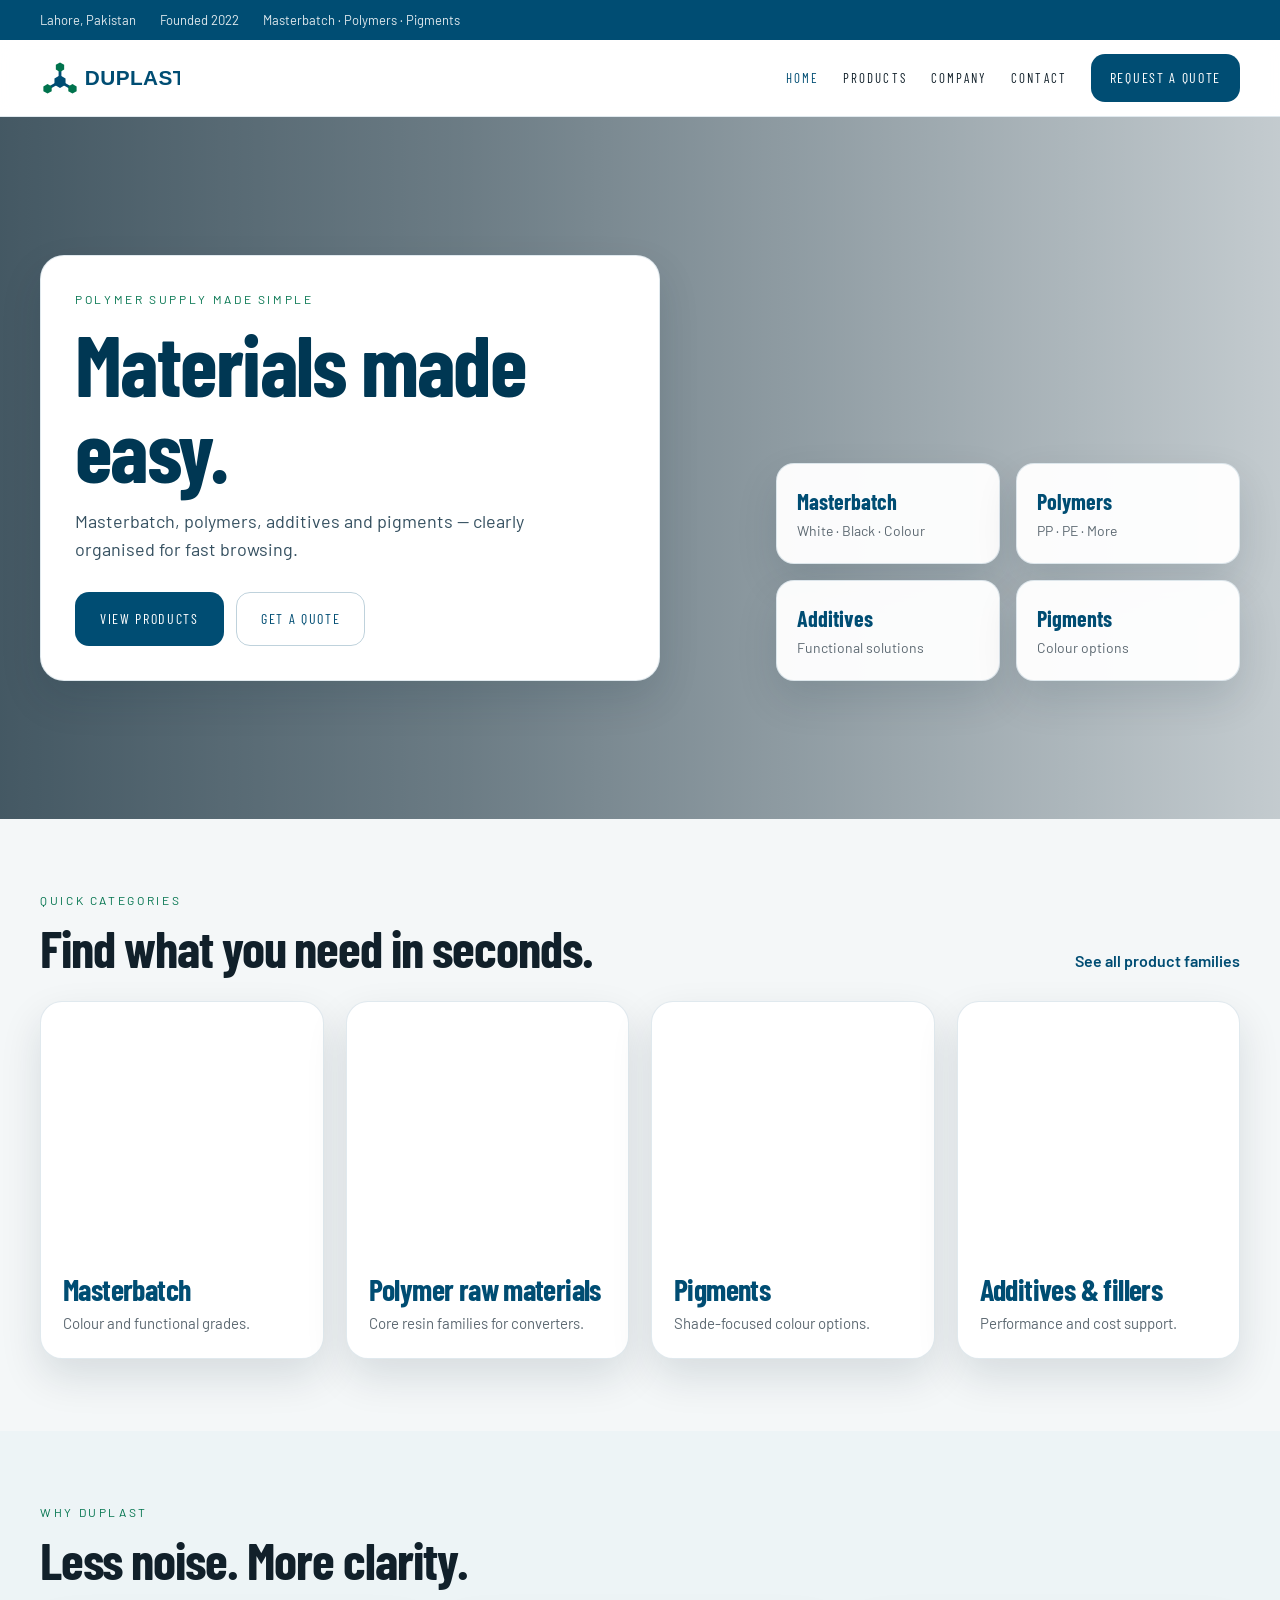
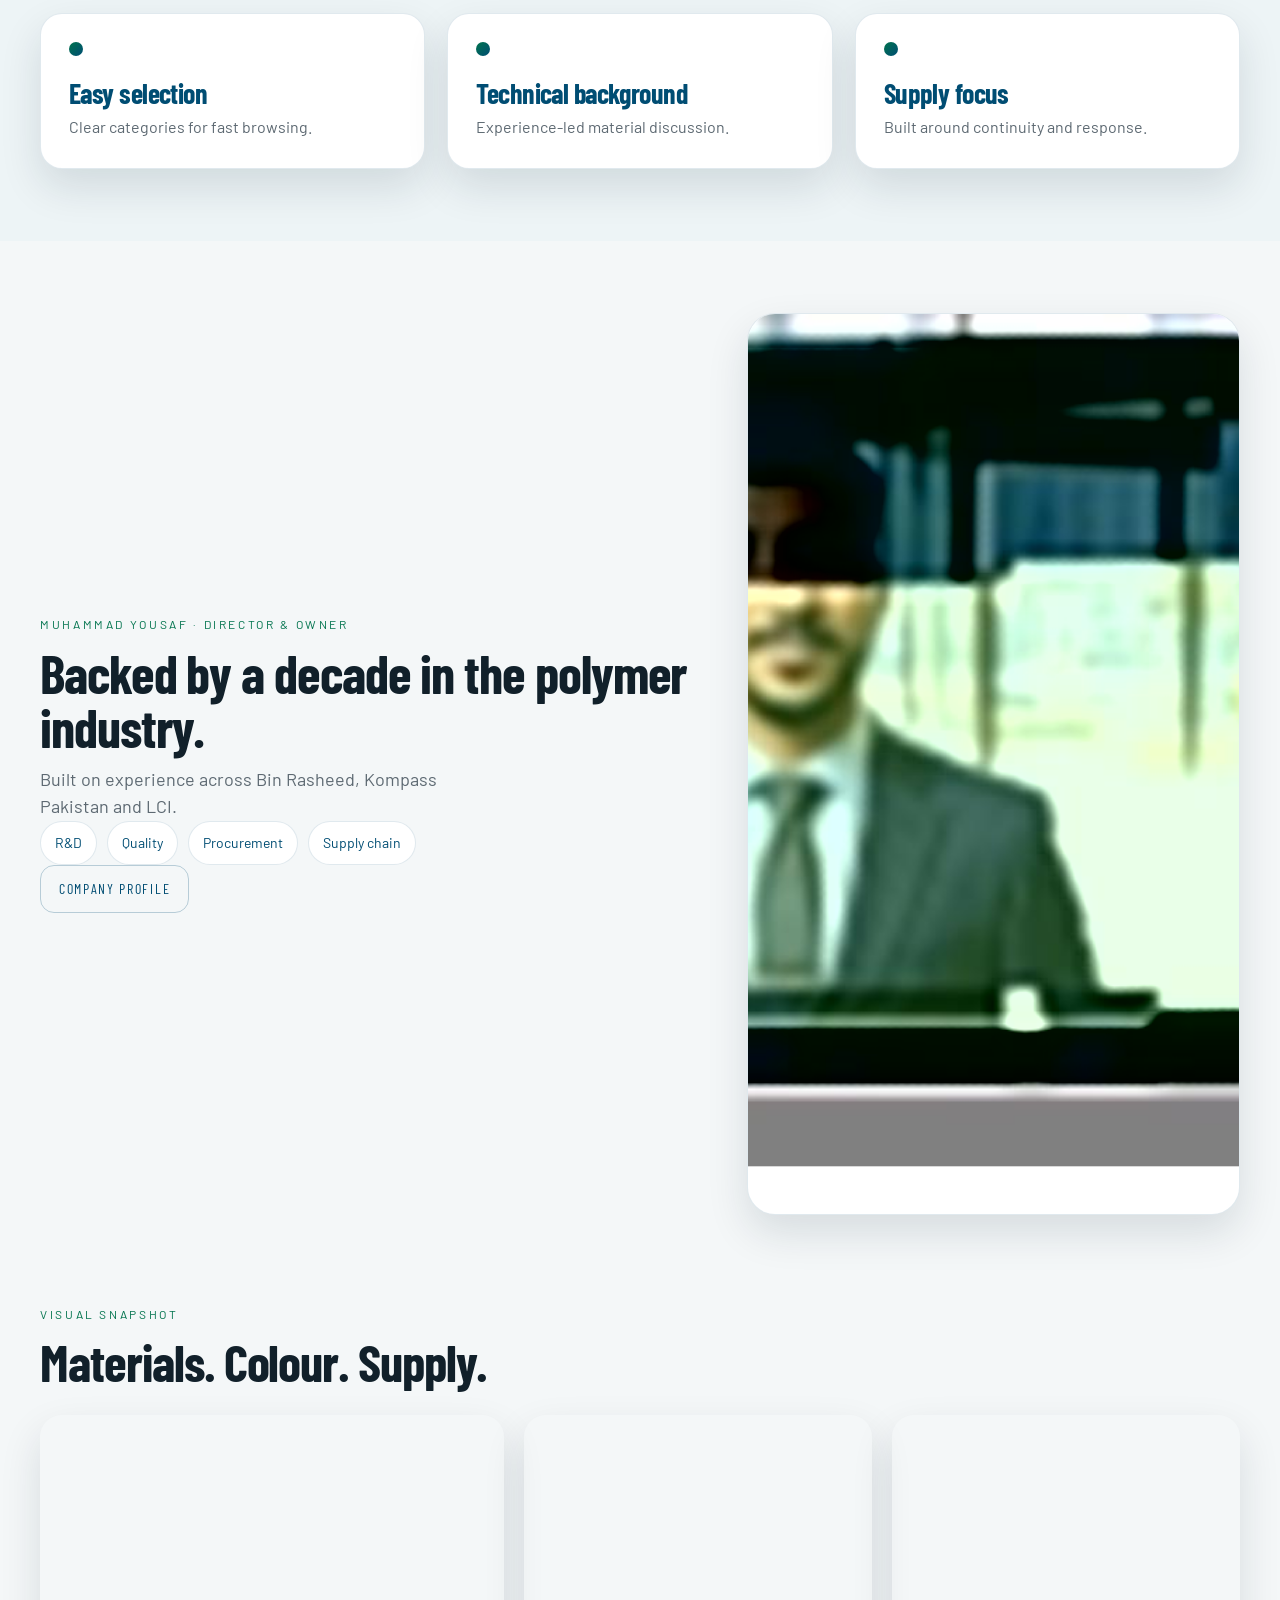
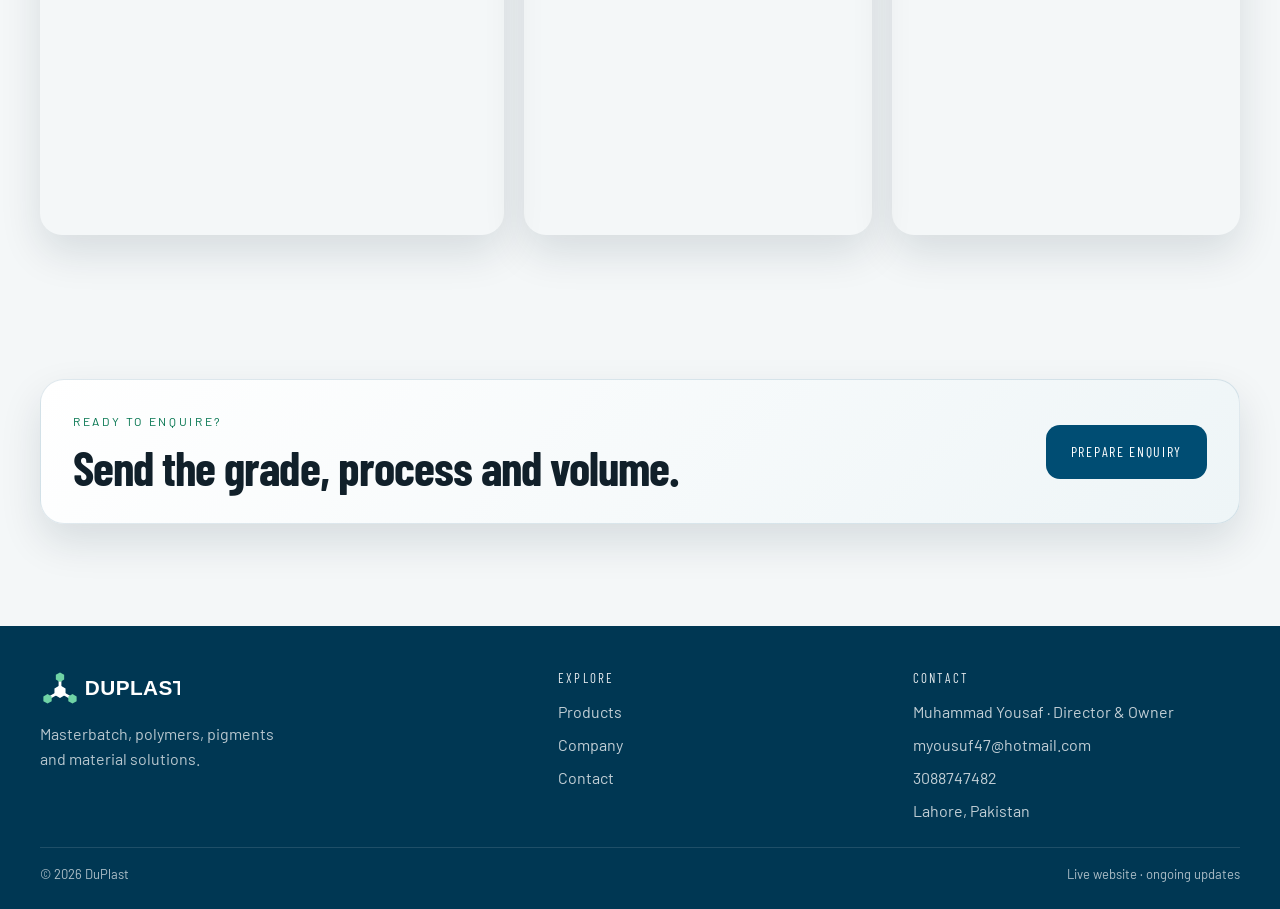
==== commit 4f29841a: "Add Muhammad Yousaf to homepage profile" ====
--- a/index.html
+++ b/index.html
@@ -1 +1 @@
-<!doctype html><html lang="en"><head><meta charset="utf-8"><meta name="viewport" content="width=device-width,initial-scale=1"><title>DuPlast — Masterbatch, Polymers & Pigments</title><meta name="description" content="DuPlast supplies masterbatches, polymer raw materials, additives and pigments from Lahore, Pakistan."><link rel="icon" href="logo/duplast-favicon.svg" type="image/svg+xml"><link rel="preconnect" href="https://fonts.googleapis.com"><link rel="preconnect" href="https://fonts.gstatic.com" crossorigin><link href="https://fonts.googleapis.com/css2?family=Barlow:wght@400;500;600;700&family=Barlow+Condensed:wght@500;600;700&display=swap" rel="stylesheet"><link rel="stylesheet" href="assets/site.css"></head><body><div class="topbar"><div class="wrap topbar-in"><span>Lahore, Pakistan</span><span>Founded 2022</span><span>Masterbatch · Polymers · Pigments</span></div></div><header class="site-header"><nav class="wrap nav-in"><a class="brand" href="index.html"><img src="logo/duplast-logo-nav.svg" alt="DuPlast"></a><button class="nav-toggle" type="button" aria-label="Menu" aria-expanded="false" data-nav-toggle><span></span><span></span><span></span></button><div class="nav-links" data-nav-links><a class="active" href="index.html">Home</a><a href="products.html">Products</a><a href="company.html">Company</a><a href="contact.html">Contact</a><a class="btn btn-primary nav-cta" href="contact.html">Request a quote</a></div></nav></header><main><section class="hero split-hero"><div class="hero-media" style="background-image:url('https://images.pexels.com/photos/10697106/pexels-photo-10697106.jpeg?auto=compress&cs=tinysrgb&w=1600')"></div><div class="hero-overlay"></div><div class="wrap hero-content"><div class="hero-copy card-float"><div class="eyebrow">Polymer supply made simple</div><h1>Materials made easy.</h1><p class="hero-text">Masterbatch, polymers, additives and pigments — clearly organised for fast browsing.</p><div class="hero-actions"><a class="btn btn-primary btn-lg" href="products.html">View products</a><a class="btn btn-secondary btn-lg" href="contact.html">Get a quote</a></div></div><div class="hero-mini-grid"><div class="mini-card"><strong>Masterbatch</strong><span>White · Black · Colour</span></div><div class="mini-card"><strong>Polymers</strong><span>PP · PE · More</span></div><div class="mini-card"><strong>Additives</strong><span>Functional solutions</span></div><div class="mini-card"><strong>Pigments</strong><span>Colour options</span></div></div></div></section><section class="section"><div class="wrap section-head compact-head"><div><div class="eyebrow">Quick categories</div><h2>Find what you need in seconds.</h2></div><a class="text-link" href="products.html">See all products</a></div><div class="wrap visual-grid visual-grid-4"><a class="visual-card" href="products.html#masterbatch"><div class="visual-image" style="background-image:url('https://images.pexels.com/photos/38741337/pexels-photo-38741337/free-photo-of-colorful-plastic-pellets-on-white-background.jpeg?auto=compress&cs=tinysrgb&w=1200')"></div><div class="visual-copy"><h3>Masterbatch</h3><p>Colour and functional grades.</p></div></a><a class="visual-card" href="products.html#polymers"><div class="visual-image" style="background-image:url('https://images.pexels.com/photos/4487382/pexels-photo-4487382.jpeg?auto=compress&cs=tinysrgb&w=1200')"></div><div class="visual-copy"><h3>Polymer raw materials</h3><p>Core resin families.</p></div></a><a class="visual-card" href="products.html#pigments"><div class="visual-image" style="background-image:url('https://images.pexels.com/photos/30772419/pexels-photo-30772419/free-photo-of-vibrant-colorful-pigment-powders-in-market-display.jpeg?auto=compress&cs=tinysrgb&w=1200')"></div><div class="visual-copy"><h3>Pigments</h3><p>Shade-focused colour options.</p></div></a><a class="visual-card" href="products.html#additives"><div class="visual-image" style="background-image:url('https://images.pexels.com/photos/30772419/pexels-photo-30772419/free-photo-of-vibrant-colorful-pigment-powders-in-market-display.jpeg?auto=compress&cs=tinysrgb&w=1200')"></div><div class="visual-copy"><h3>Additives & fillers</h3><p>Performance support.</p></div></a></div></section><section class="section section-soft"><div class="wrap section-head compact-head"><div><div class="eyebrow">Why DuPlast</div><h2>Less noise. More clarity.</h2></div></div><div class="wrap icon-grid"><div class="info-card"><span class="icon-dot"></span><h3>Easy selection</h3><p>Fast visual browsing.</p></div><div class="info-card"><span class="icon-dot"></span><h3>Technical background</h3><p>Experience-led support.</p></div><div class="info-card"><span class="icon-dot"></span><h3>Supply focus</h3><p>Built around continuity.</p></div></div></section><section class="section founder-strip"><div class="wrap founder-layout"><div class="founder-copy"><div class="eyebrow">Experience behind the company</div><h2>A decade in the polymer industry.</h2><p>Experience across Bin Rasheed, Kompass Pakistan and LCI.</p><div class="pill-row"><span class="pill">R&amp;D</span><span class="pill">Quality</span><span class="pill">Procurement</span><span class="pill">Supply chain</span></div><a class="btn btn-secondary" href="company.html">Company profile</a></div><div class="founder-card"><img src="assets/ceo.jpg" alt="DuPlast Director"></div></div></section><section class="section gallery-band"><div class="wrap mosaic-grid"><div class="mosaic tall" style="background-image:url('https://images.pexels.com/photos/10697106/pexels-photo-10697106.jpeg?auto=compress&cs=tinysrgb&w=1600')"></div><div class="mosaic" style="background-image:url('https://images.pexels.com/photos/38741337/pexels-photo-38741337/free-photo-of-colorful-plastic-pellets-on-white-background.jpeg?auto=compress&cs=tinysrgb&w=1200')"></div><div class="mosaic" style="background-image:url('https://images.pexels.com/photos/30772419/pexels-photo-30772419/free-photo-of-vibrant-colorful-pigment-powders-in-market-display.jpeg?auto=compress&cs=tinysrgb&w=1200')"></div></div></section><section class="section cta-section"><div class="wrap cta-box"><div><div class="eyebrow">Ready to enquire?</div><h2>Send the grade, process and volume.</h2></div><a class="btn btn-primary btn-lg" href="contact.html">Prepare enquiry</a></div></section></main><footer class="site-footer"><div class="wrap footer-grid"><div><img class="footer-logo" src="logo/duplast-logo-nav-reverse.svg" alt="DuPlast"><p class="footer-blurb">Masterbatch, polymers, pigments and material solutions.</p></div><div><div class="footer-head">Explore</div><div class="footer-list"><a href="products.html">Products</a><a href="company.html">Company</a><a href="contact.html">Contact</a></div></div><div><div class="footer-head">Base</div><div class="footer-list"><span>Lahore, Pakistan</span><span>Founded 2022</span><span>Details updating</span></div></div></div><div class="wrap footer-base"><span>© 2026 DuPlast</span><span>Live website · ongoing updates</span></div></footer><script src="assets/site.js"></script></body></html>+<!doctype html><html lang="en"><head><meta charset="utf-8"><meta name="viewport" content="width=device-width,initial-scale=1"><title>DuPlast — Masterbatch, Polymers & Pigments</title><meta name="description" content="DuPlast supplies masterbatches, polymer raw materials, additives and pigments from Lahore, Pakistan."><link rel="icon" href="logo/duplast-favicon.svg" type="image/svg+xml"><link rel="preconnect" href="https://fonts.googleapis.com"><link rel="preconnect" href="https://fonts.gstatic.com" crossorigin><link href="https://fonts.googleapis.com/css2?family=Barlow:wght@400;500;600;700&family=Barlow+Condensed:wght@500;600;700&display=swap" rel="stylesheet"><link rel="stylesheet" href="assets/site.css"></head><body><div class="topbar"><div class="wrap topbar-in"><span>Lahore, Pakistan</span><span>Founded 2022</span><span>Masterbatch · Polymers · Pigments</span></div></div><header class="site-header"><nav class="wrap nav-in"><a class="brand" href="index.html"><img src="logo/duplast-logo-nav.svg" alt="DuPlast" width="700" height="200"></a><button class="nav-toggle" type="button" aria-label="Menu" aria-expanded="false" data-nav-toggle><span></span><span></span><span></span></button><div class="nav-links" data-nav-links><a class="active" href="index.html">Home</a><a href="products.html">Products</a><a href="company.html">Company</a><a href="contact.html">Contact</a><a class="btn btn-primary nav-cta" href="contact.html">Request a quote</a></div></nav></header><main><section class="hero split-hero"><div class="hero-media" style="background-image:url('https://images.pexels.com/photos/10697106/pexels-photo-10697106.jpeg?auto=compress&cs=tinysrgb&w=1600')"></div><div class="hero-overlay"></div><div class="wrap hero-content"><div class="hero-copy card-float"><div class="eyebrow">Polymer supply made simple</div><h1>Materials made easy.</h1><p class="hero-text">Masterbatch, polymers, additives and pigments — clearly organised for fast browsing.</p><div class="hero-actions"><a class="btn btn-primary btn-lg" href="products.html">View products</a><a class="btn btn-secondary btn-lg" href="contact.html">Get a quote</a></div></div><div class="hero-mini-grid"><div class="mini-card"><strong>Masterbatch</strong><span>White · Black · Colour</span></div><div class="mini-card"><strong>Polymers</strong><span>PP · PE · More</span></div><div class="mini-card"><strong>Additives</strong><span>Functional solutions</span></div><div class="mini-card"><strong>Pigments</strong><span>Colour options</span></div></div></div></section><section class="section"><div class="wrap section-head compact-head"><div><div class="eyebrow">Quick categories</div><h2>Find what you need in seconds.</h2></div><a class="text-link" href="products.html">See all product families</a></div><div class="wrap visual-grid visual-grid-4"><a class="visual-card" href="products.html#masterbatch"><div class="visual-image" style="background-image:url('https://images.pexels.com/photos/38741337/pexels-photo-38741337/free-photo-of-colorful-plastic-pellets-on-white-background.jpeg?auto=compress&cs=tinysrgb&w=1200')"></div><div class="visual-copy"><h3>Masterbatch</h3><p>Colour and functional grades.</p></div></a><a class="visual-card" href="products.html#polymers"><div class="visual-image" style="background-image:url('https://images.pexels.com/photos/4487382/pexels-photo-4487382.jpeg?auto=compress&cs=tinysrgb&w=1200')"></div><div class="visual-copy"><h3>Polymer raw materials</h3><p>Core resin families for converters.</p></div></a><a class="visual-card" href="products.html#pigments"><div class="visual-image" style="background-image:url('https://images.pexels.com/photos/30772419/pexels-photo-30772419/free-photo-of-vibrant-colorful-pigment-powders-in-market-display.jpeg?auto=compress&cs=tinysrgb&w=1200')"></div><div class="visual-copy"><h3>Pigments</h3><p>Shade-focused colour options.</p></div></a><a class="visual-card" href="products.html#additives"><div class="visual-image" style="background-image:url('https://images.pexels.com/photos/30772419/pexels-photo-30772419/free-photo-of-vibrant-colorful-pigment-powders-in-market-display.jpeg?auto=compress&cs=tinysrgb&w=1200')"></div><div class="visual-copy"><h3>Additives & fillers</h3><p>Performance and cost support.</p></div></a></div></section><section class="section section-soft"><div class="wrap section-head compact-head"><div><div class="eyebrow">Why DuPlast</div><h2>Less noise. More clarity.</h2></div></div><div class="wrap icon-grid"><div class="info-card"><span class="icon-dot"></span><h3>Easy selection</h3><p>Clear categories for fast browsing.</p></div><div class="info-card"><span class="icon-dot"></span><h3>Technical background</h3><p>Experience-led material discussion.</p></div><div class="info-card"><span class="icon-dot"></span><h3>Supply focus</h3><p>Built around continuity and response.</p></div></div></section><section class="section founder-strip"><div class="wrap founder-layout"><div class="founder-copy"><div class="eyebrow">Muhammad Yousaf · Director &amp; Owner</div><h2>Backed by a decade in the polymer industry.</h2><p>Built on experience across Bin Rasheed, Kompass Pakistan and LCI.</p><div class="pill-row"><span class="pill">R&amp;D</span><span class="pill">Quality</span><span class="pill">Procurement</span><span class="pill">Supply chain</span></div><a class="btn btn-secondary" href="company.html">Company profile</a></div><div class="founder-card"><img src="assets/ceo.jpg" alt="Muhammad Yousaf, Director and Owner of DuPlast" width="900" height="900"></div></div></section><section class="section gallery-band"><div class="wrap section-head compact-head"><div><div class="eyebrow">Visual snapshot</div><h2>Materials. Colour. Supply.</h2></div></div><div class="wrap mosaic-grid"><div class="mosaic tall" style="background-image:url('https://images.pexels.com/photos/10697106/pexels-photo-10697106.jpeg?auto=compress&cs=tinysrgb&w=1600')"></div><div class="mosaic" style="background-image:url('https://images.pexels.com/photos/38741337/pexels-photo-38741337/free-photo-of-colorful-plastic-pellets-on-white-background.jpeg?auto=compress&cs=tinysrgb&w=1200')"></div><div class="mosaic" style="background-image:url('https://images.pexels.com/photos/30772419/pexels-photo-30772419/free-photo-of-vibrant-colorful-pigment-powders-in-market-display.jpeg?auto=compress&cs=tinysrgb&w=1200')"></div></div></section><section class="section cta-section"><div class="wrap cta-box"><div><div class="eyebrow">Ready to enquire?</div><h2>Send the grade, process and volume.</h2></div><a class="btn btn-primary btn-lg" href="contact.html">Prepare enquiry</a></div></section></main><footer class="site-footer"><div class="wrap footer-grid"><div><img class="footer-logo" src="logo/duplast-logo-nav-reverse.svg" alt="DuPlast" width="700" height="200"><p class="footer-blurb">Masterbatch, polymers, pigments and material solutions.</p></div><div><div class="footer-head">Explore</div><div class="footer-list"><a href="products.html">Products</a><a href="company.html">Company</a><a href="contact.html">Contact</a></div></div><div><div class="footer-head">Base</div><div class="footer-list"><span>Lahore, Pakistan</span><span>Founded 2022</span><span>Details updating</span></div></div></div><div class="wrap footer-base"><span>© 2026 DuPlast</span><span>Live website · ongoing updates</span></div></footer><script src="assets/site.js"></script></body></html>
--- a/assets/site.css
+++ b/assets/site.css
@@ -14,7 +14,13 @@
 }
 * { box-sizing: border-box; }
 html { scroll-behavior: smooth; }
-body { margin: 0; font-family: var(--font-body); color: var(--text); background: var(--bg); line-height: 1.55; }
+body {
+  margin: 0;
+  font-family: var(--font-body);
+  color: var(--text);
+  background: var(--bg);
+  line-height: 1.55;
+}
 a { color: inherit; text-decoration: none; }
 img { max-width: 100%; display: block; }
 h1,h2,h3 { margin: 0; font-family: var(--font-heading); line-height: 1; letter-spacing: -.02em; }
@@ -22,16 +28,30 @@
 .wrap { width: min(1200px, calc(100% - 40px)); margin: 0 auto; }
 .topbar { background: var(--navy); color: rgba(255,255,255,.88); font-size: 13px; }
 .topbar-in { display: flex; flex-wrap: wrap; gap: 10px 24px; padding: 10px 0; }
-.site-header { position: sticky; top: 0; z-index: 50; background: rgba(255,255,255,.92); backdrop-filter: blur(10px); border-bottom: 1px solid var(--line); }
+.site-header {
+  position: sticky; top: 0; z-index: 50; background: rgba(255,255,255,.92);
+  backdrop-filter: blur(10px); border-bottom: 1px solid var(--line);
+}
 .nav-in { display: flex; align-items: center; gap: 20px; padding: 14px 0; }
 .brand img { height: 40px; width: auto; }
-.nav-links { margin-left: auto; display: flex; align-items: center; gap: 24px; font-family: var(--font-heading); font-size: 13px; letter-spacing: .16em; text-transform: uppercase; }
+.nav-links {
+  margin-left: auto; display: flex; align-items: center; gap: 24px;
+  font-family: var(--font-heading); font-size: 13px; letter-spacing: .16em; text-transform: uppercase;
+}
 .nav-links > a { color: var(--text); }
 .nav-links > a.active { color: var(--navy); }
 .nav-links > a:hover { color: var(--green); }
-.nav-toggle { display: none; margin-left: auto; width: 44px; height: 44px; background: #fff; border: 1px solid var(--line); border-radius: 12px; padding: 10px; flex-direction: column; justify-content: space-between; }
+.nav-toggle {
+  display: none; margin-left: auto; width: 44px; height: 44px; background: #fff;
+  border: 1px solid var(--line); border-radius: 12px; padding: 10px; flex-direction: column; justify-content: space-between;
+}
 .nav-toggle span { height: 2px; background: var(--navy); display: block; border-radius: 4px; }
-.btn { display: inline-flex; align-items: center; justify-content: center; gap: 8px; padding: 12px 18px; border-radius: 14px; border: 1px solid transparent; font-family: var(--font-heading); font-size: 14px; letter-spacing: .12em; text-transform: uppercase; cursor: pointer; transition: .18s ease; }
+.btn {
+  display: inline-flex; align-items: center; justify-content: center; gap: 8px;
+  padding: 12px 18px; border-radius: 14px; border: 1px solid transparent;
+  font-family: var(--font-heading); font-size: 14px; letter-spacing: .12em; text-transform: uppercase; cursor: pointer;
+  transition: .18s ease;
+}
 .btn-lg { padding: 15px 24px; }
 .btn-primary { background: var(--navy); color: #fff; }
 .btn-primary:hover { background: var(--green); }
@@ -43,8 +63,13 @@
 .split-hero { min-height: 78vh; display: grid; align-items: stretch; }
 .hero-media { position: absolute; inset: 0; background-size: cover; background-position: center; }
 .hero-overlay { position: absolute; inset: 0; background: linear-gradient(90deg, rgba(0,27,42,.72) 0%, rgba(0,27,42,.56) 36%, rgba(0,27,42,.2) 100%); }
-.hero-content { position: relative; z-index: 1; width: min(1200px, calc(100% - 40px)); margin: auto; display: grid; grid-template-columns: 1.1fr .72fr; gap: 26px; align-items: end; padding: 60px 0; }
-.card-float, .mini-card, .visual-card, .info-card, .founder-card, .timeline-card, .form-card, .side-card, .cta-box { background: var(--card); border: 1px solid var(--line); box-shadow: var(--shadow); }
+.hero-content {
+  position: relative; z-index: 1; width: min(1200px, calc(100% - 40px)); margin: auto;
+  display: grid; grid-template-columns: 1.1fr .72fr; gap: 26px; align-items: end; padding: 60px 0;
+}
+.card-float, .mini-card, .visual-card, .info-card, .founder-card, .timeline-card, .form-card, .side-card, .cta-box {
+  background: var(--card); border: 1px solid var(--line); box-shadow: var(--shadow);
+}
 .hero-copy { padding: 34px; border-radius: 24px; max-width: 620px; }
 .hero-copy h1 { font-size: clamp(44px, 7vw, 86px); color: var(--navy-dark); }
 .hero-text { margin-top: 16px; font-size: 18px; color: #355060; max-width: 50ch; }
@@ -69,24 +94,37 @@
 .visual-copy p { color: var(--muted); font-size: 15px; }
 .icon-grid { display: grid; grid-template-columns: repeat(3, 1fr); gap: 22px; }
 .info-card { border-radius: 22px; padding: 28px; }
-.icon-dot { width: 14px; height: 14px; background: linear-gradient(135deg, var(--green), var(--navy)); border-radius: 999px; display: inline-block; margin-bottom: 16px; }
+.icon-dot {
+  width: 14px; height: 14px; background: linear-gradient(135deg, var(--green), var(--navy));
+  border-radius: 999px; display: inline-block; margin-bottom: 16px;
+}
 .info-card h3 { font-size: 28px; color: var(--navy); margin-bottom: 8px; }
 .info-card p { color: var(--muted); }
 .founder-layout { display: grid; grid-template-columns: 1.1fr .8fr; gap: 28px; align-items: center; }
 .company-layout { grid-template-columns: .85fr 1.15fr; }
 .founder-copy h2 { font-size: clamp(34px, 5vw, 54px); margin-bottom: 12px; }
 .founder-copy p { font-size: 18px; color: var(--muted); max-width: 42ch; }
-.founder-card { border-radius: 28px; overflow: hidden; }
-.founder-card img { width: 100%; aspect-ratio: 1 / 1; object-fit: cover; }
+.direct-contact { display: flex; flex-wrap: wrap; gap: 10px 18px; margin: 16px 0 18px; }
+.direct-contact a { color: var(--navy); font-weight: 600; }
+.direct-contact a:hover { color: var(--green); }
+.founder-card { border-radius: 28px; overflow: hidden; max-width: 520px; justify-self: center; }
+.founder-card img { width: 100%; aspect-ratio: 4 / 5; object-fit: cover; object-position: 12% center; }
+.company-layout .founder-card { max-width: 460px; }
 .pill-row, .chip-row, .jump-links { display: flex; flex-wrap: wrap; gap: 10px; }
-.pill, .chip, .jump-links a { display: inline-flex; align-items: center; padding: 10px 14px; border-radius: 999px; background: #fff; border: 1px solid var(--line); color: var(--navy); font-size: 14px; }
+.pill, .chip, .jump-links a {
+  display: inline-flex; align-items: center; padding: 10px 14px; border-radius: 999px;
+  background: #fff; border: 1px solid var(--line); color: var(--navy); font-size: 14px;
+}
 .jump-links { padding-top: 0; }
 .jump-links a:hover { background: rgba(0,77,115,.06); }
 .gallery-band { padding-top: 18px; }
 .mosaic-grid { display: grid; grid-template-columns: 1.2fr .9fr .9fr; gap: 20px; }
 .mosaic { min-height: 260px; border-radius: 22px; background-size: cover; background-position: center; box-shadow: var(--shadow); }
 .mosaic.tall { min-height: 420px; }
-.cta-box { border-radius: 24px; padding: 32px; display: flex; justify-content: space-between; align-items: center; gap: 20px; background: linear-gradient(135deg, #fff, #eef5f7); }
+.cta-box {
+  border-radius: 24px; padding: 32px; display: flex; justify-content: space-between; align-items: center; gap: 20px;
+  background: linear-gradient(135deg, #fff, #eef5f7);
+}
 .cta-box h2 { font-size: clamp(32px, 5vw, 48px); }
 .site-footer { background: var(--navy-dark); color: rgba(255,255,255,.9); margin-top: 30px; }
 .footer-grid { display: grid; grid-template-columns: 1.2fr .8fr .8fr; gap: 28px; padding: 42px 0 24px; }
@@ -106,7 +144,10 @@
 .form-card h2 { font-size: 40px; margin-bottom: 20px; color: var(--navy); }
 .form-grid { display: grid; grid-template-columns: repeat(2, 1fr); gap: 16px; margin-bottom: 16px; }
 .field label { display: block; font-size: 12px; letter-spacing: .14em; text-transform: uppercase; color: var(--muted); margin-bottom: 8px; }
-.input { width: 100%; padding: 14px 14px; border-radius: 14px; border: 1px solid rgba(0,77,115,.16); background: #fff; font: inherit; color: var(--text); }
+.input {
+  width: 100%; padding: 14px 14px; border-radius: 14px; border: 1px solid rgba(0,77,115,.16);
+  background: #fff; font: inherit; color: var(--text);
+}
 textarea.input { resize: vertical; min-height: 120px; }
 .form-actions { display: flex; flex-wrap: wrap; align-items: center; gap: 14px; margin-top: 18px; }
 .form-error { color: #b12626; font-size: 14px; }
@@ -125,14 +166,22 @@
 .timeline-card h3 { font-size: 28px; color: var(--navy); margin: 12px 0 8px; }
 .timeline-card p { color: var(--muted); }
 @media (max-width: 1100px) {
-  .hero-content, .founder-layout, .contact-grid, .timeline-grid, .visual-grid-4, .visual-grid-3, .visual-grid-2, .icon-grid, .footer-grid, .mosaic-grid { grid-template-columns: 1fr 1fr; }
+  .hero-content, .founder-layout, .contact-grid, .timeline-grid, .visual-grid-4, .visual-grid-3, .visual-grid-2, .icon-grid, .footer-grid, .mosaic-grid {
+    grid-template-columns: 1fr 1fr;
+  }
   .mosaic-grid .tall { min-height: 300px; }
 }
 @media (max-width: 820px) {
   .nav-toggle { display: flex; }
-  .nav-links { position: absolute; top: calc(100% + 8px); right: 20px; left: 20px; display: none; flex-direction: column; align-items: stretch; gap: 10px; background: #fff; border: 1px solid var(--line); border-radius: 20px; padding: 18px; box-shadow: var(--shadow); }
+  .nav-links {
+    position: absolute; top: calc(100% + 8px); right: 20px; left: 20px;
+    display: none; flex-direction: column; align-items: stretch; gap: 10px;
+    background: #fff; border: 1px solid var(--line); border-radius: 20px; padding: 18px; box-shadow: var(--shadow);
+  }
   .nav-links.open { display: flex; }
-  .hero-content, .founder-layout, .contact-grid, .timeline-grid, .visual-grid-4, .visual-grid-3, .visual-grid-2, .icon-grid, .footer-grid, .mosaic-grid, .form-grid { grid-template-columns: 1fr; }
+  .hero-content, .founder-layout, .contact-grid, .timeline-grid, .visual-grid-4, .visual-grid-3, .visual-grid-2, .icon-grid, .footer-grid, .mosaic-grid, .form-grid {
+    grid-template-columns: 1fr;
+  }
   .hero-copy h1 { font-size: clamp(38px, 14vw, 68px); }
   .hero-mini-grid { grid-template-columns: 1fr 1fr; }
   .cta-box, .footer-base, .section-head { flex-direction: column; align-items: start; }
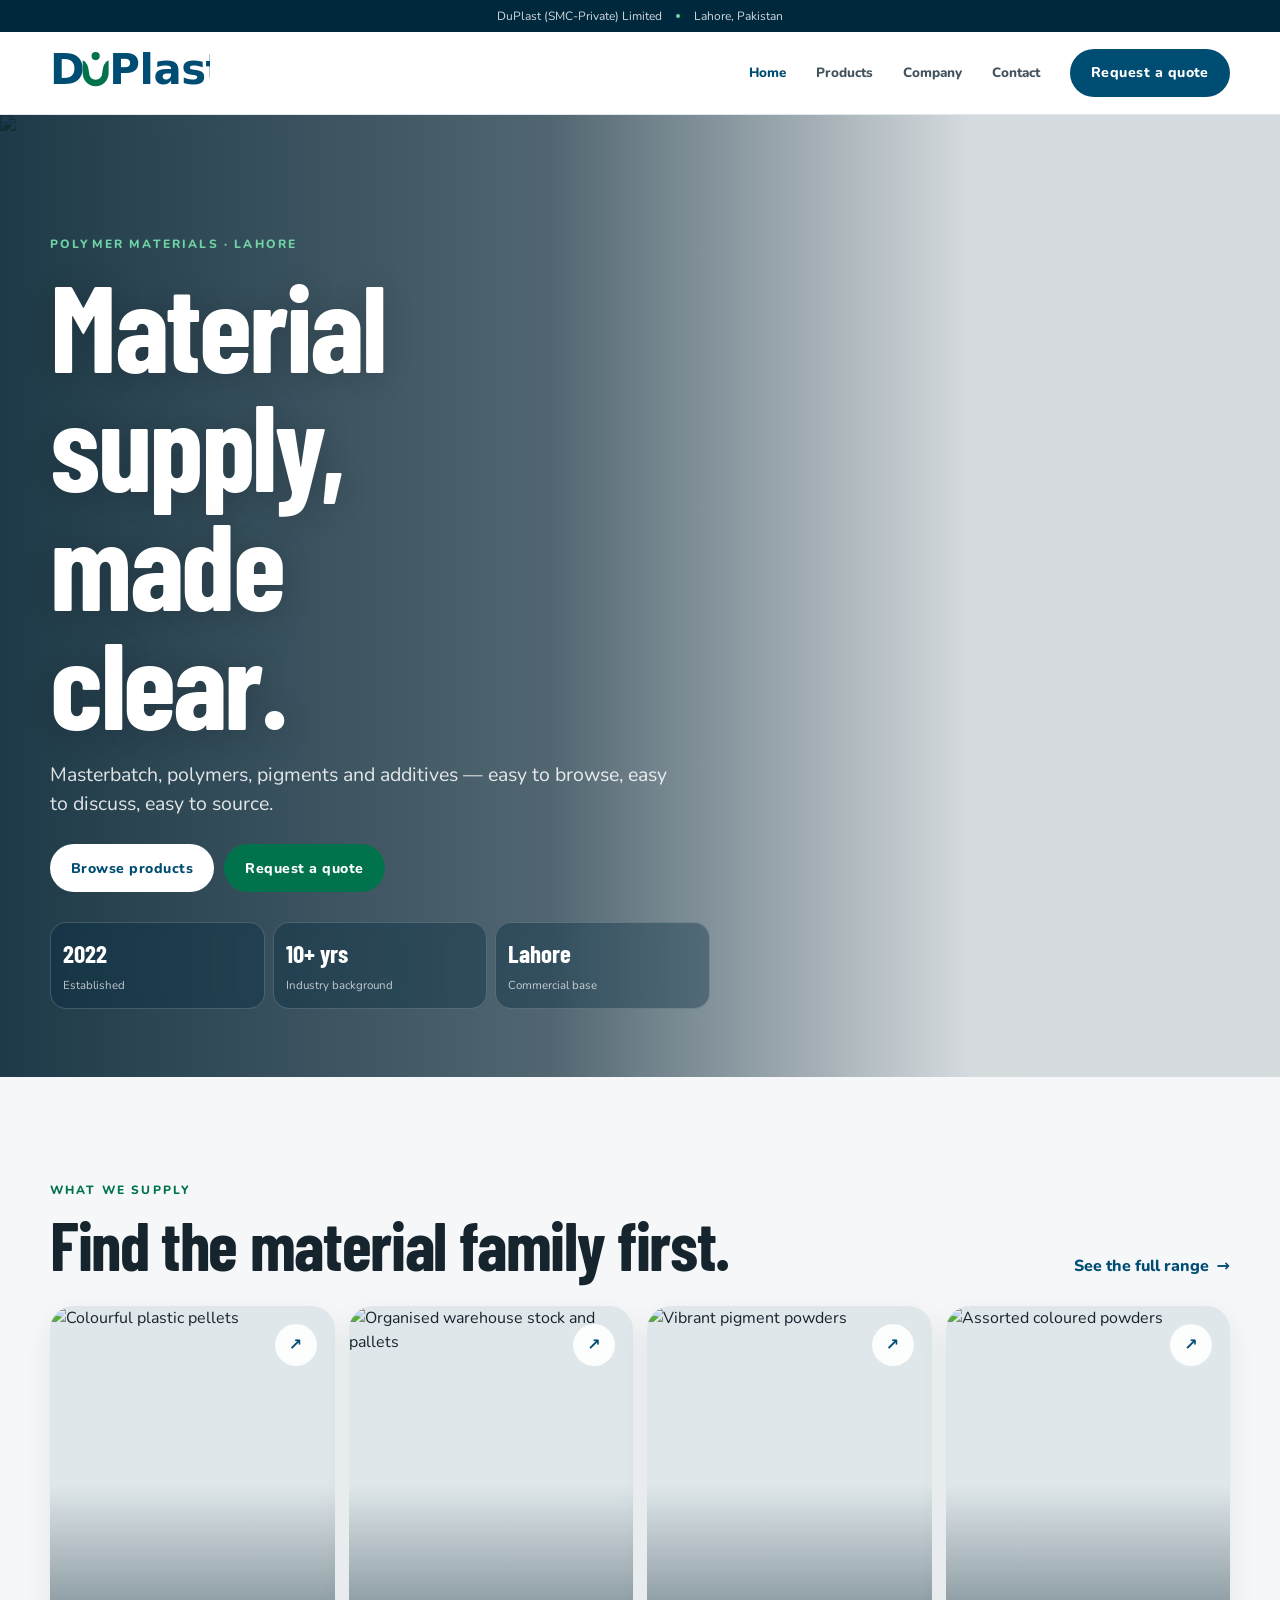
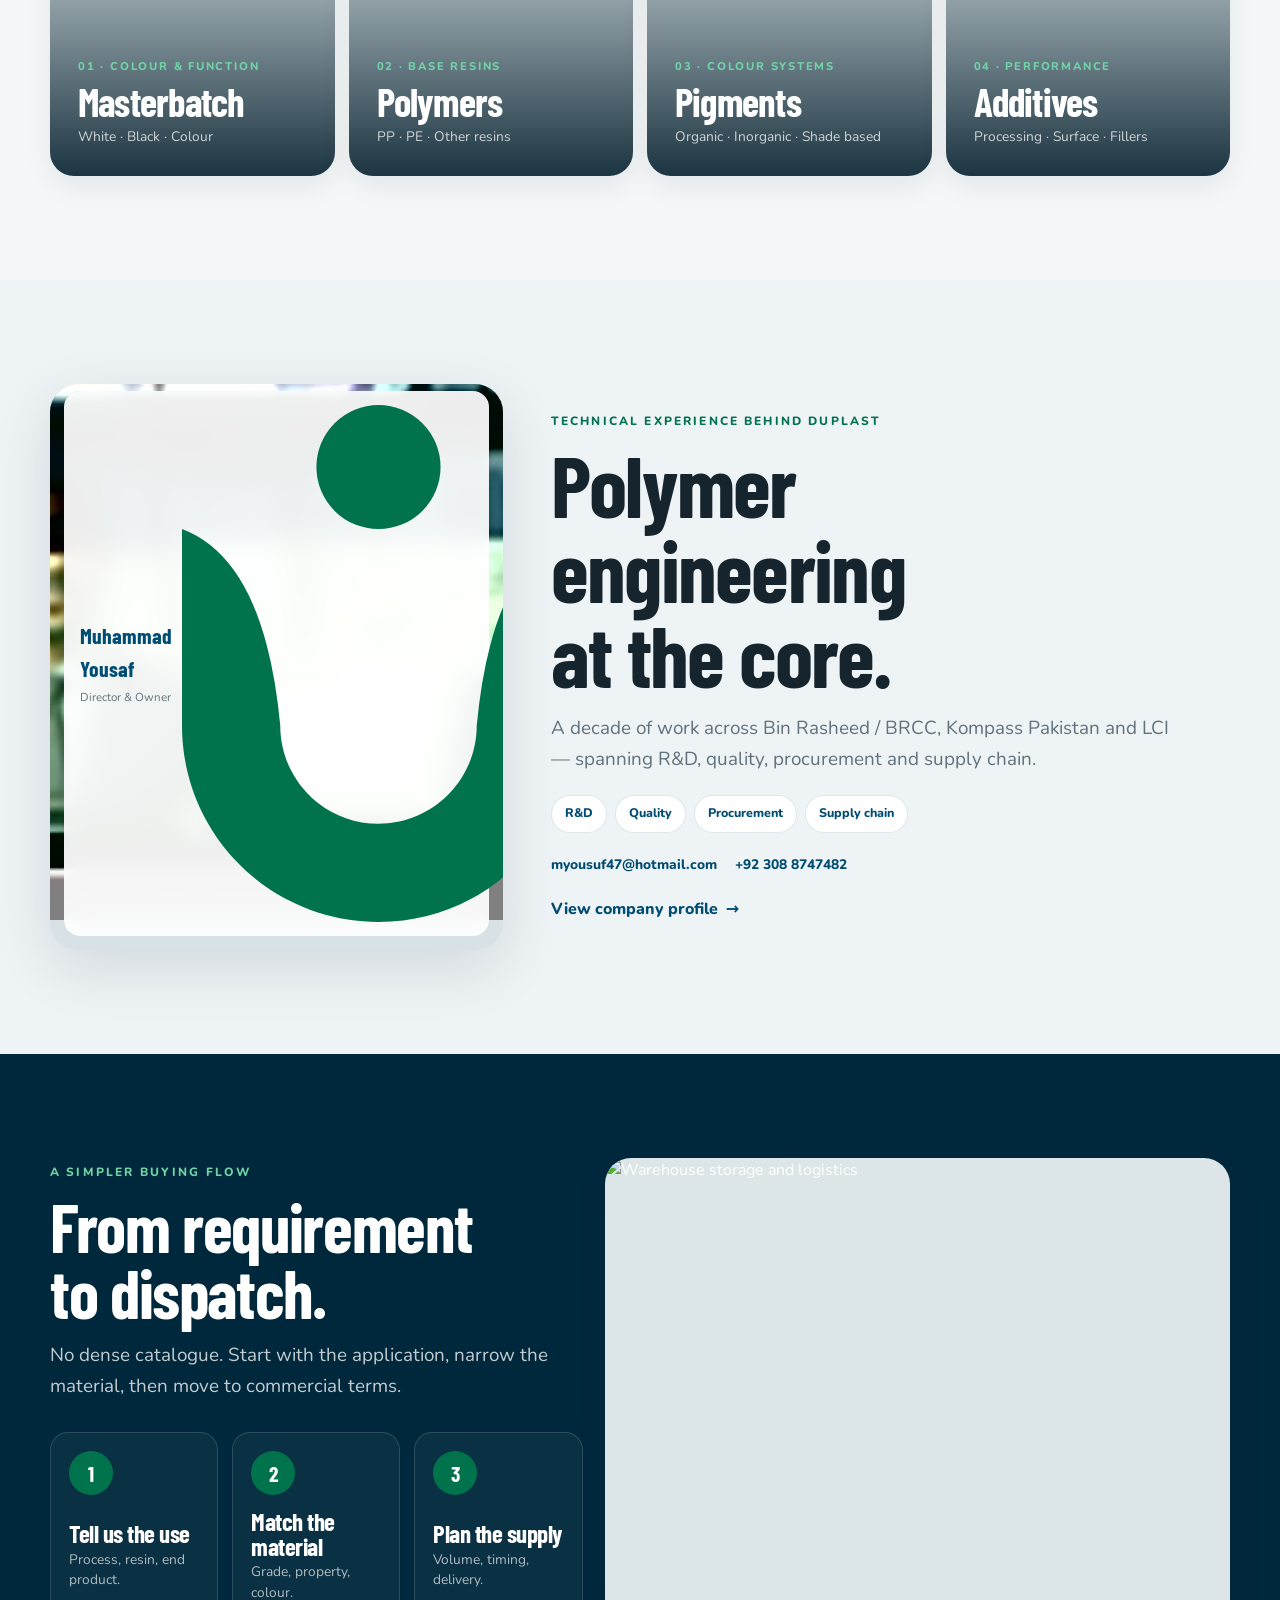
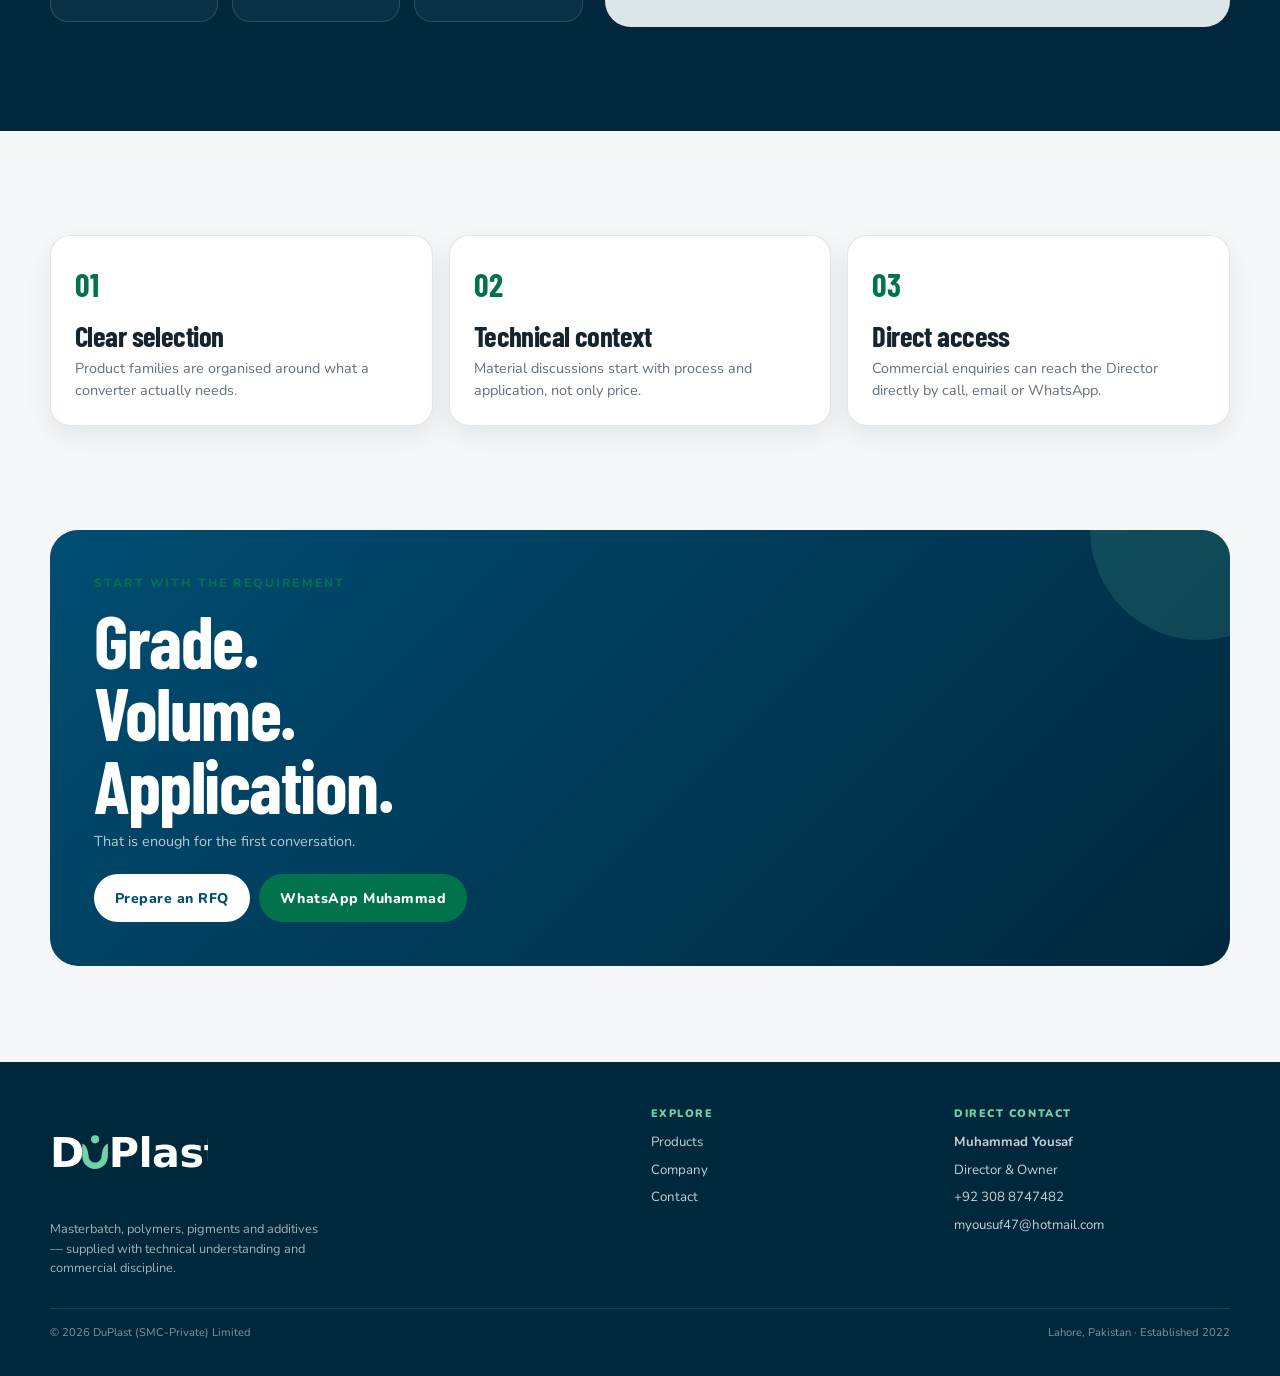
==== commit 9d21c640: "Overhaul DuPlast brand, visuals and mobile UX" ====
--- a/index.html
+++ b/index.html
@@ -1 +1,29 @@
-<!doctype html><html lang="en"><head><meta charset="utf-8"><meta name="viewport" content="width=device-width,initial-scale=1"><title>DuPlast — Masterbatch, Polymers & Pigments</title><meta name="description" content="DuPlast supplies masterbatches, polymer raw materials, additives and pigments from Lahore, Pakistan."><link rel="icon" href="logo/duplast-favicon.svg" type="image/svg+xml"><link rel="preconnect" href="https://fonts.googleapis.com"><link rel="preconnect" href="https://fonts.gstatic.com" crossorigin><link href="https://fonts.googleapis.com/css2?family=Barlow:wght@400;500;600;700&family=Barlow+Condensed:wght@500;600;700&display=swap" rel="stylesheet"><link rel="stylesheet" href="assets/site.css"></head><body><div class="topbar"><div class="wrap topbar-in"><span>Lahore, Pakistan</span><span>Founded 2022</span><span>Masterbatch · Polymers · Pigments</span></div></div><header class="site-header"><nav class="wrap nav-in"><a class="brand" href="index.html"><img src="logo/duplast-logo-nav.svg" alt="DuPlast" width="700" height="200"></a><button class="nav-toggle" type="button" aria-label="Menu" aria-expanded="false" data-nav-toggle><span></span><span></span><span></span></button><div class="nav-links" data-nav-links><a class="active" href="index.html">Home</a><a href="products.html">Products</a><a href="company.html">Company</a><a href="contact.html">Contact</a><a class="btn btn-primary nav-cta" href="contact.html">Request a quote</a></div></nav></header><main><section class="hero split-hero"><div class="hero-media" style="background-image:url('https://images.pexels.com/photos/10697106/pexels-photo-10697106.jpeg?auto=compress&cs=tinysrgb&w=1600')"></div><div class="hero-overlay"></div><div class="wrap hero-content"><div class="hero-copy card-float"><div class="eyebrow">Polymer supply made simple</div><h1>Materials made easy.</h1><p class="hero-text">Masterbatch, polymers, additives and pigments — clearly organised for fast browsing.</p><div class="hero-actions"><a class="btn btn-primary btn-lg" href="products.html">View products</a><a class="btn btn-secondary btn-lg" href="contact.html">Get a quote</a></div></div><div class="hero-mini-grid"><div class="mini-card"><strong>Masterbatch</strong><span>White · Black · Colour</span></div><div class="mini-card"><strong>Polymers</strong><span>PP · PE · More</span></div><div class="mini-card"><strong>Additives</strong><span>Functional solutions</span></div><div class="mini-card"><strong>Pigments</strong><span>Colour options</span></div></div></div></section><section class="section"><div class="wrap section-head compact-head"><div><div class="eyebrow">Quick categories</div><h2>Find what you need in seconds.</h2></div><a class="text-link" href="products.html">See all product families</a></div><div class="wrap visual-grid visual-grid-4"><a class="visual-card" href="products.html#masterbatch"><div class="visual-image" style="background-image:url('https://images.pexels.com/photos/38741337/pexels-photo-38741337/free-photo-of-colorful-plastic-pellets-on-white-background.jpeg?auto=compress&cs=tinysrgb&w=1200')"></div><div class="visual-copy"><h3>Masterbatch</h3><p>Colour and functional grades.</p></div></a><a class="visual-card" href="products.html#polymers"><div class="visual-image" style="background-image:url('https://images.pexels.com/photos/4487382/pexels-photo-4487382.jpeg?auto=compress&cs=tinysrgb&w=1200')"></div><div class="visual-copy"><h3>Polymer raw materials</h3><p>Core resin families for converters.</p></div></a><a class="visual-card" href="products.html#pigments"><div class="visual-image" style="background-image:url('https://images.pexels.com/photos/30772419/pexels-photo-30772419/free-photo-of-vibrant-colorful-pigment-powders-in-market-display.jpeg?auto=compress&cs=tinysrgb&w=1200')"></div><div class="visual-copy"><h3>Pigments</h3><p>Shade-focused colour options.</p></div></a><a class="visual-card" href="products.html#additives"><div class="visual-image" style="background-image:url('https://images.pexels.com/photos/30772419/pexels-photo-30772419/free-photo-of-vibrant-colorful-pigment-powders-in-market-display.jpeg?auto=compress&cs=tinysrgb&w=1200')"></div><div class="visual-copy"><h3>Additives & fillers</h3><p>Performance and cost support.</p></div></a></div></section><section class="section section-soft"><div class="wrap section-head compact-head"><div><div class="eyebrow">Why DuPlast</div><h2>Less noise. More clarity.</h2></div></div><div class="wrap icon-grid"><div class="info-card"><span class="icon-dot"></span><h3>Easy selection</h3><p>Clear categories for fast browsing.</p></div><div class="info-card"><span class="icon-dot"></span><h3>Technical background</h3><p>Experience-led material discussion.</p></div><div class="info-card"><span class="icon-dot"></span><h3>Supply focus</h3><p>Built around continuity and response.</p></div></div></section><section class="section founder-strip"><div class="wrap founder-layout"><div class="founder-copy"><div class="eyebrow">Muhammad Yousaf · Director &amp; Owner</div><h2>Backed by a decade in the polymer industry.</h2><p>Built on experience across Bin Rasheed, Kompass Pakistan and LCI.</p><div class="pill-row"><span class="pill">R&amp;D</span><span class="pill">Quality</span><span class="pill">Procurement</span><span class="pill">Supply chain</span></div><a class="btn btn-secondary" href="company.html">Company profile</a></div><div class="founder-card"><img src="assets/ceo.jpg" alt="Muhammad Yousaf, Director and Owner of DuPlast" width="900" height="900"></div></div></section><section class="section gallery-band"><div class="wrap section-head compact-head"><div><div class="eyebrow">Visual snapshot</div><h2>Materials. Colour. Supply.</h2></div></div><div class="wrap mosaic-grid"><div class="mosaic tall" style="background-image:url('https://images.pexels.com/photos/10697106/pexels-photo-10697106.jpeg?auto=compress&cs=tinysrgb&w=1600')"></div><div class="mosaic" style="background-image:url('https://images.pexels.com/photos/38741337/pexels-photo-38741337/free-photo-of-colorful-plastic-pellets-on-white-background.jpeg?auto=compress&cs=tinysrgb&w=1200')"></div><div class="mosaic" style="background-image:url('https://images.pexels.com/photos/30772419/pexels-photo-30772419/free-photo-of-vibrant-colorful-pigment-powders-in-market-display.jpeg?auto=compress&cs=tinysrgb&w=1200')"></div></div></section><section class="section cta-section"><div class="wrap cta-box"><div><div class="eyebrow">Ready to enquire?</div><h2>Send the grade, process and volume.</h2></div><a class="btn btn-primary btn-lg" href="contact.html">Prepare enquiry</a></div></section></main><footer class="site-footer"><div class="wrap footer-grid"><div><img class="footer-logo" src="logo/duplast-logo-nav-reverse.svg" alt="DuPlast" width="700" height="200"><p class="footer-blurb">Masterbatch, polymers, pigments and material solutions.</p></div><div><div class="footer-head">Explore</div><div class="footer-list"><a href="products.html">Products</a><a href="company.html">Company</a><a href="contact.html">Contact</a></div></div><div><div class="footer-head">Base</div><div class="footer-list"><span>Lahore, Pakistan</span><span>Founded 2022</span><span>Details updating</span></div></div></div><div class="wrap footer-base"><span>© 2026 DuPlast</span><span>Live website · ongoing updates</span></div></footer><script src="assets/site.js"></script></body></html>+<!doctype html>
+<html lang="en">
+<head>
+<meta charset="utf-8">
+<meta name="viewport" content="width=device-width, initial-scale=1, viewport-fit=cover">
+<meta name="theme-color" content="#004d73">
+<meta name="color-scheme" content="light">
+<title>DuPlast — Polymer Materials & Masterbatch</title>
+<meta name="description" content="DuPlast supplies masterbatch, polymer raw materials, pigments and additives from Lahore, Pakistan.">
+<link rel="icon" href="logo/duplast-favicon.svg" type="image/svg+xml">
+<link rel="manifest" href="manifest.webmanifest">
+<link rel="preconnect" href="https://fonts.googleapis.com">
+<link rel="preconnect" href="https://fonts.gstatic.com" crossorigin>
+<link rel="preconnect" href="https://images.pexels.com" crossorigin>
+<link rel="preload" as="image" href="https://images.pexels.com/photos/11432049/pexels-photo-11432049.png?auto=compress&dpr=1&w=1800" fetchpriority="high">
+<link href="https://fonts.googleapis.com/css2?family=Barlow+Condensed:wght@600;700&family=Nunito:wght@400;600;700;800;900&display=swap" rel="stylesheet">
+<link rel="stylesheet" href="assets/site.css">
+</head><body>
+<div class="announcement"><div class="container announcement__inner"><span>DuPlast (SMC-Private) Limited</span><span class="announcement__dot"></span><span>Lahore, Pakistan</span></div></div>
+<header class="site-header"><nav class="container nav" aria-label="Primary navigation"><a class="brand" href="index.html" aria-label="DuPlast home"><img src="logo/duplast-logo.svg" alt="DuPlast" width="382" height="100"></a><div class="nav__links"><a href="index.html" aria-current="page">Home</a><a href="products.html">Products</a><a href="company.html">Company</a><a href="contact.html">Contact</a><a class="btn btn--primary" href="contact.html#rfq">Request a quote</a></div><button class="nav-toggle" type="button" aria-label="Open menu" aria-expanded="false" data-nav-toggle><span class="nav-toggle__lines"><span></span></span></button></nav></header>
+<div class="mobile-nav" data-mobile-nav aria-label="Mobile navigation"><div class="container"><div class="mobile-nav__links"><a href="index.html"><span>Home</span></a><a href="products.html"><span>Products</span></a><a href="company.html"><span>Company</span></a><a href="contact.html"><span>Contact</span></a></div><div class="mobile-nav__contact"><span>Direct to the Director &amp; Owner</span><a href="tel:+923088747482">+92 308 8747482</a><a href="mailto:myousuf47@hotmail.com">myousuf47@hotmail.com</a></div></div></div>
+<main>
+<section class="hero"><div class="hero__media"><img src="https://images.pexels.com/photos/11432049/pexels-photo-11432049.png?auto=compress&dpr=1&w=1800" alt="Large organised industrial warehouse" width="1800" height="1200" fetchpriority="high" decoding="async"></div><div class="container hero__inner"><div class="hero__copy"><div class="eyebrow">Polymer materials · Lahore</div><h1>Material supply, made clear.</h1><p class="hero__lead">Masterbatch, polymers, pigments and additives — easy to browse, easy to discuss, easy to source.</p><div class="hero__actions"><a class="btn btn--light" href="products.html">Browse products</a><a class="btn btn--green" href="contact.html#rfq">Request a quote</a></div><div class="hero__stats" aria-label="Company highlights"><div class="hero-stat"><strong>2022</strong><span>Established</span></div><div class="hero-stat"><strong>10+ yrs</strong><span>Industry background</span></div><div class="hero-stat"><strong>Lahore</strong><span>Commercial base</span></div></div></div></div></section>
+<section class="section"><div class="container section-head reveal"><div class="section-head__copy"><div class="eyebrow">What we supply</div><h2 class="section-title">Find the material family first.</h2></div><a class="inline-link" href="products.html">See the full range</a></div><div class="card-rail"><a class="photo-card reveal" href="products.html#masterbatch"><img src="https://images.pexels.com/photos/38741337/pexels-photo-38741337/free-photo-of-colorful-plastic-pellets-on-white-background.jpeg?auto=compress&dpr=1&w=1600" alt="Colourful plastic pellets" width="1260" height="750" loading="lazy" decoding="async"><span class="photo-card__arrow">↗</span><div class="photo-card__body"><div class="photo-card__kicker">01 · Colour & function</div><h3>Masterbatch</h3><p>White · Black · Colour</p></div></a><a class="photo-card reveal" href="products.html#polymers"><img src="https://images.pexels.com/photos/4481326/pexels-photo-4481326.jpeg?auto=compress&dpr=1&w=1600" alt="Organised warehouse stock and pallets" width="1260" height="750" loading="lazy" decoding="async"><span class="photo-card__arrow">↗</span><div class="photo-card__body"><div class="photo-card__kicker">02 · Base resins</div><h3>Polymers</h3><p>PP · PE · Other resins</p></div></a><a class="photo-card reveal" href="products.html#pigments"><img src="https://images.pexels.com/photos/30772419/pexels-photo-30772419/free-photo-of-vibrant-colorful-pigment-powders-in-market-display.jpeg?auto=compress&dpr=1&w=1600" alt="Vibrant pigment powders" width="1260" height="750" loading="lazy" decoding="async"><span class="photo-card__arrow">↗</span><div class="photo-card__body"><div class="photo-card__kicker">03 · Colour systems</div><h3>Pigments</h3><p>Organic · Inorganic · Shade based</p></div></a><a class="photo-card reveal" href="products.html#additives"><img src="https://images.pexels.com/photos/7176703/pexels-photo-7176703.jpeg?auto=compress&dpr=1&w=1600" alt="Assorted coloured powders" width="1260" height="750" loading="lazy" decoding="async"><span class="photo-card__arrow">↗</span><div class="photo-card__body"><div class="photo-card__kicker">04 · Performance</div><h3>Additives</h3><p>Processing · Surface · Fillers</p></div></a></div></section>
+<section class="section section--soft"><div class="container founder"><div class="founder__portrait reveal"><img src="assets/ceo.jpg" alt="Muhammad Yousaf, Director and Owner of DuPlast" width="2048" height="2048" loading="lazy" decoding="async"><div class="founder__badge"><div><strong>Muhammad Yousaf</strong><span>Director &amp; Owner</span></div><img src="logo/duplast-symbol.svg" alt="" width="30" height="40"></div></div><div class="founder__copy reveal"><div class="eyebrow">Technical experience behind DuPlast</div><h2>Polymer engineering at the core.</h2><p class="lead">A decade of work across Bin Rasheed / BRCC, Kompass Pakistan and LCI — spanning R&amp;D, quality, procurement and supply chain.</p><div class="pill-row"><span class="pill">R&amp;D</span><span class="pill">Quality</span><span class="pill">Procurement</span><span class="pill">Supply chain</span></div><div class="contact-mini"><a href="mailto:myousuf47@hotmail.com">myousuf47@hotmail.com</a><a href="tel:+923088747482">+92 308 8747482</a></div><div style="margin-top:22px"><a class="inline-link" href="company.html">View company profile</a></div></div></div></section>
+<section class="section section--navy"><div class="container media-split media-split--reverse"><div class="media-frame reveal"><img src="https://images.pexels.com/photos/4481326/pexels-photo-4481326.jpeg?auto=compress&dpr=1&w=1600" alt="Warehouse storage and logistics" width="1260" height="750" loading="lazy" decoding="async"></div><div class="media-split__copy reveal"><div class="eyebrow">A simpler buying flow</div><h2 class="section-title">From requirement to dispatch.</h2><p class="lead">No dense catalogue. Start with the application, narrow the material, then move to commercial terms.</p><div class="process"><div class="process__step"><strong>1</strong><div><h3>Tell us the use</h3><p>Process, resin, end product.</p></div></div><div class="process__step"><strong>2</strong><div><h3>Match the material</h3><p>Grade, property, colour.</p></div></div><div class="process__step"><strong>3</strong><div><h3>Plan the supply</h3><p>Volume, timing, delivery.</p></div></div></div></div></div></section>
+<section class="section"><div class="container feature-grid"><article class="feature reveal"><div class="feature__n">01</div><h3>Clear selection</h3><p>Product families are organised around what a converter actually needs.</p></article><article class="feature reveal"><div class="feature__n">02</div><h3>Technical context</h3><p>Material discussions start with process and application, not only price.</p></article><article class="feature reveal"><div class="feature__n">03</div><h3>Direct access</h3><p>Commercial enquiries can reach the Director directly by call, email or WhatsApp.</p></article></div></section>
+<section class="cta"><div class="container"><div class="cta__box reveal"><div class="eyebrow">Start with the requirement</div><h2>Grade. Volume. Application.</h2><p>That is enough for the first conversation.</p><div class="cta__actions"><a class="btn btn--light" href="contact.html#rfq">Prepare an RFQ</a><a class="btn btn--green" href="https://wa.me/923088747482" target="_blank" rel="noopener">WhatsApp Muhammad</a></div></div></div></section>
+</main><footer class="site-footer"><div class="container footer-grid"><div class="footer-brand"><img src="logo/duplast-logo-reverse.svg" alt="DuPlast" width="382" height="100"><p>Masterbatch, polymers, pigments and additives — supplied with technical understanding and commercial discipline.</p></div><div><div class="footer-title">Explore</div><div class="footer-links"><a href="products.html">Products</a><a href="company.html">Company</a><a href="contact.html">Contact</a></div></div><div><div class="footer-title">Direct contact</div><div class="footer-links"><strong>Muhammad Yousaf</strong><span>Director &amp; Owner</span><a href="tel:+923088747482">+92 308 8747482</a><a href="mailto:myousuf47@hotmail.com">myousuf47@hotmail.com</a></div></div></div><div class="container footer-bottom"><span>© 2026 DuPlast (SMC-Private) Limited</span><span>Lahore, Pakistan · Established 2022</span></div></footer><div class="mobile-actions" aria-label="Quick contact"><a class="mobile-actions__call" href="tel:+923088747482">Call</a><a class="mobile-actions__wa" href="https://wa.me/923088747482" target="_blank" rel="noopener">WhatsApp</a></div><script src="assets/site.js"></script></body></html>
--- a/assets/site.css
+++ b/assets/site.css
@@ -1,195 +1,134 @@
-:root {
-  --navy: #004d73;
-  --navy-dark: #003753;
-  --green: #00734d;
-  --text: #11202a;
-  --muted: #5d6972;
-  --bg: #f4f7f8;
-  --card: #ffffff;
-  --line: rgba(0, 77, 115, 0.12);
-  --shadow: 0 18px 42px rgba(7, 34, 48, 0.12);
-  --radius: 22px;
-  --font-heading: "Barlow Condensed", system-ui, sans-serif;
-  --font-body: "Barlow", system-ui, sans-serif;
+:root{
+  --navy:#004d73;
+  --navy-900:#00344f;
+  --navy-950:#00283c;
+  --green:#00734d;
+  --green-300:#6fd3a5;
+  --paper:#f5f7f8;
+  --white:#fff;
+  --ink:#16242e;
+  --muted:#62717b;
+  --line:rgba(0,77,115,.13);
+  --soft:#eef3f5;
+  --shadow:0 18px 60px rgba(11,35,48,.12);
+  --shadow-soft:0 10px 30px rgba(11,35,48,.08);
+  --radius:24px;
+  --radius-sm:16px;
+  --header-h:76px;
+  --font:"Nunito",system-ui,-apple-system,"Segoe UI",sans-serif;
+  --font-condensed:"Barlow Condensed","Arial Narrow",sans-serif;
 }
-* { box-sizing: border-box; }
-html { scroll-behavior: smooth; }
-body {
-  margin: 0;
-  font-family: var(--font-body);
-  color: var(--text);
-  background: var(--bg);
-  line-height: 1.55;
+*{box-sizing:border-box}
+html{scroll-behavior:smooth;scroll-padding-top:calc(var(--header-h) + 18px)}
+body{margin:0;background:var(--paper);color:var(--ink);font-family:var(--font);line-height:1.5;-webkit-font-smoothing:antialiased;text-rendering:optimizeLegibility}
+body.nav-open{overflow:hidden}
+img{display:block;max-width:100%}
+a{color:inherit;text-decoration:none}
+button,input,textarea{font:inherit}
+button,a{touch-action:manipulation}
+button{color:inherit}
+h1,h2,h3,p{margin:0}
+h1,h2,h3{font-family:var(--font-condensed);font-weight:700;line-height:.98;letter-spacing:-.02em;text-wrap:balance}
+p{text-wrap:pretty}
+:focus-visible{outline:3px solid rgba(0,115,77,.38);outline-offset:3px}
+::selection{background:rgba(111,211,165,.4)}
+.container{width:min(1180px,calc(100% - 32px));margin-inline:auto}
+.section{padding:72px 0}
+.section--soft{background:var(--soft)}
+.section--navy{background:var(--navy-950);color:#fff}
+.eyebrow{font-size:.75rem;font-weight:800;letter-spacing:.18em;text-transform:uppercase;color:var(--green);margin-bottom:12px}
+.section--navy .eyebrow{color:var(--green-300)}
+.display{font-size:clamp(3.4rem,12vw,6.7rem);max-width:9ch}
+.section-title{font-size:clamp(2.4rem,8vw,4.25rem)}
+.lead{font-size:clamp(1rem,2.4vw,1.18rem);color:var(--muted);line-height:1.65;max-width:58ch}
+.section--navy .lead{color:rgba(255,255,255,.76)}
+.muted{color:var(--muted)}
+.btn{display:inline-flex;align-items:center;justify-content:center;min-height:48px;padding:0 20px;border-radius:999px;border:1px solid transparent;font-weight:800;font-size:.88rem;letter-spacing:.035em;transition:transform .18s ease,background .18s ease,border-color .18s ease;color:var(--navy);background:#fff;cursor:pointer;white-space:nowrap}
+.btn:hover{transform:translateY(-1px)}
+.btn--primary{background:var(--navy);color:#fff}
+.btn--primary:hover{background:var(--green)}
+.btn--green{background:var(--green);color:#fff}
+.btn--green:hover{background:#006442}
+.btn--ghost{border-color:rgba(0,77,115,.22);background:rgba(255,255,255,.82)}
+.btn--light{background:#fff;color:var(--navy)}
+.btn--wide{width:100%}
+.inline-link{display:inline-flex;align-items:center;gap:8px;color:var(--navy);font-weight:800}
+.inline-link::after{content:"→";transition:transform .18s ease}.inline-link:hover::after{transform:translateX(3px)}
+.announcement{background:var(--navy-950);color:rgba(255,255,255,.82);font-size:.75rem}
+.announcement__inner{min-height:32px;display:flex;align-items:center;justify-content:center;gap:14px;text-align:center}
+.announcement__dot{width:4px;height:4px;border-radius:50%;background:var(--green-300)}
+.site-header{position:sticky;top:0;z-index:60;background:rgba(255,255,255,.94);backdrop-filter:saturate(180%) blur(18px);border-bottom:1px solid var(--line)}
+.nav{min-height:var(--header-h);display:flex;align-items:center;gap:18px}
+.brand{display:flex;align-items:center;flex:0 0 auto}
+.brand img{width:148px;height:auto}
+.nav__links{display:none;margin-left:auto;align-items:center;gap:30px}
+.nav__links>a:not(.btn){font-size:.84rem;font-weight:800;color:#42535f}
+.nav__links>a[aria-current="page"]{color:var(--navy)}
+.nav__links>a:not(.btn):hover{color:var(--green)}
+.nav-toggle{margin-left:auto;width:48px;height:48px;border:1px solid var(--line);border-radius:50%;background:#fff;display:grid;place-items:center;cursor:pointer}
+.nav-toggle__lines{width:20px;height:14px;position:relative}
+.nav-toggle__lines::before,.nav-toggle__lines::after,.nav-toggle__lines span{content:"";position:absolute;left:0;width:100%;height:2px;background:var(--navy);border-radius:2px;transition:.2s ease}
+.nav-toggle__lines::before{top:0}.nav-toggle__lines span{top:6px}.nav-toggle__lines::after{top:12px}
+.nav-toggle[aria-expanded="true"] .nav-toggle__lines::before{top:6px;transform:rotate(45deg)}
+.nav-toggle[aria-expanded="true"] .nav-toggle__lines span{opacity:0}.nav-toggle[aria-expanded="true"] .nav-toggle__lines::after{top:6px;transform:rotate(-45deg)}
+.mobile-nav{position:fixed;z-index:55;inset:calc(32px + var(--header-h)) 0 0;background:rgba(245,247,248,.98);backdrop-filter:blur(18px);padding:28px 16px calc(100px + env(safe-area-inset-bottom));opacity:0;visibility:hidden;transform:translateY(-8px);transition:.2s ease}
+.mobile-nav.is-open{opacity:1;visibility:visible;transform:none}
+.mobile-nav__links{display:grid;gap:8px}
+.mobile-nav__links>a{display:flex;align-items:center;justify-content:space-between;min-height:58px;padding:0 18px;border:1px solid var(--line);background:#fff;border-radius:18px;font-family:var(--font-condensed);font-size:1.55rem;font-weight:700}
+.mobile-nav__links>a::after{content:"↗";font-family:var(--font);font-size:1rem;color:var(--green)}
+.mobile-nav__contact{margin-top:24px;padding:20px;border-radius:18px;background:var(--navy);color:#fff;display:grid;gap:8px;font-size:.9rem}
+.mobile-nav__contact a{font-weight:800;color:#fff}
+.hero{position:relative;min-height:650px;color:#fff;isolation:isolate;overflow:hidden}
+.hero__media{position:absolute;inset:0;z-index:-2}
+.hero__media img{width:100%;height:100%;object-fit:cover;object-position:center}
+.hero::after{content:"";position:absolute;inset:0;z-index:-1;background:linear-gradient(180deg,rgba(0,31,47,.16),rgba(0,31,47,.8) 72%,rgba(0,31,47,.94))}
+.hero__inner{min-height:650px;display:flex;flex-direction:column;justify-content:flex-end;padding-top:120px;padding-bottom:46px}
+.hero__copy{max-width:760px}
+.hero .eyebrow{color:var(--green-300)}
+.hero h1{font-size:clamp(3.65rem,15vw,7.6rem);max-width:8ch;text-shadow:0 3px 30px rgba(0,0,0,.18)}
+.hero__lead{font-size:clamp(1rem,3vw,1.22rem);max-width:52ch;color:rgba(255,255,255,.86);margin-top:18px}
+.hero__actions{display:flex;flex-wrap:wrap;gap:10px;margin-top:26px}
+.hero__stats{display:grid;grid-template-columns:repeat(3,1fr);gap:8px;margin-top:30px;max-width:660px}
+.hero-stat{border:1px solid rgba(255,255,255,.18);background:rgba(0,40,61,.36);backdrop-filter:blur(8px);border-radius:16px;padding:12px}
+.hero-stat strong{display:block;font-family:var(--font-condensed);font-size:1.55rem}.hero-stat span{font-size:.72rem;color:rgba(255,255,255,.72)}
+.section-head{display:flex;flex-direction:column;gap:12px;margin-bottom:28px}.section-head__copy{max-width:680px}.section-head__aside{display:flex;align-items:center;gap:10px}
+.card-rail{display:grid;grid-auto-flow:column;grid-auto-columns:minmax(80vw,1fr);gap:14px;overflow-x:auto;padding:0 max(16px,calc((100vw - 1180px)/2)) 12px;scroll-snap-type:x mandatory;scrollbar-width:none}.card-rail::-webkit-scrollbar{display:none}
+.photo-card{scroll-snap-align:start;position:relative;min-height:440px;border-radius:var(--radius);overflow:hidden;background:#dfe7ea;box-shadow:var(--shadow-soft)}
+.photo-card img{position:absolute;inset:0;width:100%;height:100%;object-fit:cover;transition:transform .5s ease}
+.photo-card:hover img{transform:scale(1.025)}
+.photo-card::after{content:"";position:absolute;inset:0;background:linear-gradient(180deg,transparent 38%,rgba(0,28,42,.88))}
+.photo-card__body{position:absolute;z-index:2;left:0;right:0;bottom:0;padding:24px;color:#fff}
+.photo-card__kicker{font-size:.7rem;text-transform:uppercase;letter-spacing:.16em;color:var(--green-300);font-weight:800}.photo-card h3{font-size:2.45rem;margin-top:7px}.photo-card p{font-size:.86rem;color:rgba(255,255,255,.76);margin-top:6px}
+.photo-card__arrow{position:absolute;top:18px;right:18px;z-index:3;width:42px;height:42px;border-radius:50%;display:grid;place-items:center;background:rgba(255,255,255,.9);color:var(--navy);font-weight:900}
+.feature-grid{display:grid;gap:16px}
+.feature{background:#fff;border:1px solid var(--line);border-radius:20px;padding:24px;box-shadow:var(--shadow-soft)}
+.feature__n{font-family:var(--font-condensed);font-weight:700;font-size:2rem;color:var(--green)}
+.feature h3{font-size:1.8rem;margin-top:14px}.feature p{font-size:.9rem;color:var(--muted);margin-top:8px}
+.process{display:grid;gap:14px;margin-top:30px}.process__step{display:grid;grid-template-columns:44px 1fr;gap:14px;align-items:start;padding:18px;border:1px solid rgba(255,255,255,.14);border-radius:18px;background:rgba(255,255,255,.04)}
+.process__step strong{width:44px;height:44px;border-radius:50%;display:grid;place-items:center;background:var(--green);font-family:var(--font-condensed);font-size:1.35rem}.process__step h3{font-size:1.55rem}.process__step p{font-size:.86rem;color:rgba(255,255,255,.68);margin-top:4px}
+.founder{display:grid;gap:28px;align-items:center}.founder__portrait{position:relative;overflow:hidden;border-radius:28px;background:#d8e2e6;box-shadow:var(--shadow);aspect-ratio:4/5}.founder__portrait img{width:100%;height:100%;object-fit:cover;object-position:center 22%}.founder__badge{position:absolute;left:14px;right:14px;bottom:14px;padding:14px 16px;border-radius:16px;background:rgba(255,255,255,.93);backdrop-filter:blur(14px);display:flex;align-items:center;justify-content:space-between;gap:10px}.founder__badge strong{display:block;font-family:var(--font-condensed);font-size:1.35rem;color:var(--navy)}.founder__badge span{font-size:.72rem;color:var(--muted)}
+.founder__copy h2{font-size:clamp(2.8rem,10vw,5.4rem);max-width:10ch}.founder__copy .lead{margin-top:16px}.pill-row{display:flex;flex-wrap:wrap;gap:8px;margin-top:20px}.pill{display:inline-flex;align-items:center;min-height:38px;padding:0 13px;border-radius:999px;border:1px solid var(--line);background:#fff;color:var(--navy);font-size:.78rem;font-weight:800}
+.contact-mini{display:flex;flex-wrap:wrap;gap:10px 18px;margin-top:22px;font-size:.86rem}.contact-mini a{font-weight:800;color:var(--navy)}
+.media-split{display:grid;gap:22px;align-items:center}.media-frame{border-radius:26px;overflow:hidden;aspect-ratio:4/3;box-shadow:var(--shadow-soft);background:#dce5e8}.media-frame img{width:100%;height:100%;object-fit:cover}.media-split__copy .lead{margin-top:14px}.bullet-list{display:grid;gap:10px;margin-top:22px}.bullet{display:grid;grid-template-columns:24px 1fr;gap:10px;align-items:start}.bullet__mark{width:24px;height:24px;border-radius:50%;background:rgba(0,115,77,.1);color:var(--green);display:grid;place-items:center;font-weight:900;font-size:.75rem}.bullet strong{font-size:.9rem}.bullet span{display:block;font-size:.82rem;color:var(--muted);margin-top:2px}
+.page-hero{padding:58px 0 34px}.page-hero__grid{display:grid;gap:24px;align-items:end}.page-hero h1{font-size:clamp(3.6rem,14vw,7rem);color:var(--navy-950);max-width:9ch}.page-hero .lead{margin-top:16px}.page-hero__image{border-radius:26px;overflow:hidden;aspect-ratio:16/10;background:#dfe7ea;box-shadow:var(--shadow-soft)}.page-hero__image img{width:100%;height:100%;object-fit:cover}
+.filters-wrap{position:sticky;top:var(--header-h);z-index:35;background:rgba(245,247,248,.92);backdrop-filter:blur(12px);border-block:1px solid var(--line)}
+.filters{display:flex;gap:8px;overflow:auto;padding:12px 0;scrollbar-width:none}.filters::-webkit-scrollbar{display:none}
+.filter-btn{flex:0 0 auto;border:1px solid var(--line);background:#fff;border-radius:999px;min-height:42px;padding:0 15px;font-weight:800;font-size:.78rem;color:var(--navy);cursor:pointer}.filter-btn.is-active{background:var(--navy);border-color:var(--navy);color:#fff}
+.product-grid{display:grid;gap:16px}.product-card{background:#fff;border:1px solid var(--line);border-radius:22px;overflow:hidden;box-shadow:var(--shadow-soft);transition:transform .2s ease,opacity .2s ease}.product-card:hover{transform:translateY(-2px)}.product-card[hidden]{display:none}.product-card__media{height:230px;background:#dfe7ea;overflow:hidden}.product-card__media img{width:100%;height:100%;object-fit:cover}.product-card__body{padding:22px}.product-card__family{font-size:.68rem;letter-spacing:.14em;text-transform:uppercase;color:var(--green);font-weight:900}.product-card h2{font-size:2rem;color:var(--navy);margin-top:7px}.product-card p{font-size:.86rem;color:var(--muted);margin-top:7px}.chips{display:flex;flex-wrap:wrap;gap:7px;margin-top:16px}.chip{font-size:.72rem;font-weight:800;padding:7px 10px;border-radius:999px;background:var(--soft);color:#4a5d69}
+.stat-grid{display:grid;grid-template-columns:repeat(3,1fr);gap:8px;margin-top:24px}.stat{padding:18px 12px;border:1px solid var(--line);border-radius:16px;background:#fff;text-align:center}.stat strong{display:block;font-family:var(--font-condensed);font-size:1.9rem;color:var(--navy)}.stat span{font-size:.7rem;color:var(--muted)}
+.timeline{display:grid;gap:10px}.timeline__item{display:grid;grid-template-columns:72px 1fr;gap:16px;padding:18px 0;border-bottom:1px solid var(--line)}.timeline__year{font-family:var(--font-condensed);font-weight:700;color:var(--green);font-size:1.25rem}.timeline__item h3{font-size:1.65rem;color:var(--navy)}.timeline__item p{font-size:.84rem;color:var(--muted);margin-top:4px}
+.gallery{display:grid;grid-template-columns:1fr 1fr;grid-template-rows:200px 200px;gap:10px}.gallery__item{border-radius:18px;overflow:hidden;background:#dfe7ea}.gallery__item:first-child{grid-row:1/3}.gallery__item img{width:100%;height:100%;object-fit:cover}
+.contact-grid{display:grid;gap:20px}.contact-card,.form-card{background:#fff;border:1px solid var(--line);border-radius:24px;padding:22px;box-shadow:var(--shadow-soft)}.contact-card h2,.form-card h2{font-size:2.4rem;color:var(--navy)}.contact-lines{display:grid;gap:12px;margin-top:18px}.contact-line{display:flex;align-items:flex-start;justify-content:space-between;gap:14px;padding-bottom:12px;border-bottom:1px solid var(--line);font-size:.86rem}.contact-line span:first-child{color:var(--muted)}.contact-line a,.contact-line strong{font-weight:800;text-align:right}.form-grid{display:grid;gap:14px;margin-top:20px}.field label{display:block;font-size:.7rem;letter-spacing:.08em;text-transform:uppercase;color:var(--muted);font-weight:900;margin-bottom:6px}.input{width:100%;min-height:48px;border:1px solid var(--line);border-radius:14px;background:#fafcfc;padding:12px 14px;color:var(--ink);font-size:.9rem}.input:focus{border-color:rgba(0,115,77,.55);background:#fff;outline:none;box-shadow:0 0 0 3px rgba(0,115,77,.08)}textarea.input{min-height:118px;resize:vertical}.form-actions{display:grid;grid-template-columns:1fr;gap:9px;margin-top:16px}.form-note{font-size:.74rem;color:var(--muted);margin-top:12px}.form-status{min-height:20px;margin-top:8px;font-size:.78rem;font-weight:800;color:var(--green)}
+.cta{padding:0 0 72px}.cta__box{background:linear-gradient(135deg,var(--navy),var(--navy-950));border-radius:28px;padding:28px;color:#fff;overflow:hidden;position:relative}.cta__box::after{content:"";position:absolute;width:220px;height:220px;border-radius:50%;right:-80px;top:-110px;background:rgba(111,211,165,.14)}.cta h2{font-size:clamp(2.6rem,10vw,4.6rem);max-width:10ch}.cta p{margin-top:10px;color:rgba(255,255,255,.72);font-size:.9rem}.cta__actions{display:flex;flex-wrap:wrap;gap:9px;margin-top:22px;position:relative;z-index:2}
+.site-footer{background:var(--navy-950);color:#fff;padding:44px 0 calc(34px + env(safe-area-inset-bottom))}.footer-grid{display:grid;gap:28px}.footer-brand img{width:158px}.footer-brand p{font-size:.8rem;color:rgba(255,255,255,.63);margin-top:14px;max-width:34ch}.footer-title{font-size:.68rem;letter-spacing:.14em;text-transform:uppercase;color:var(--green-300);font-weight:900;margin-bottom:10px}.footer-links{display:grid;gap:8px;font-size:.83rem;color:rgba(255,255,255,.78)}.footer-links a:hover{color:#fff}.footer-bottom{border-top:1px solid rgba(255,255,255,.1);margin-top:30px;padding-top:16px;display:flex;flex-direction:column;gap:5px;font-size:.7rem;color:rgba(255,255,255,.5)}
+.mobile-actions{position:fixed;z-index:70;left:10px;right:10px;bottom:calc(10px + env(safe-area-inset-bottom));display:grid;grid-template-columns:1fr 1fr;gap:8px;padding:8px;border:1px solid var(--line);border-radius:20px;background:rgba(255,255,255,.94);backdrop-filter:blur(18px);box-shadow:0 16px 50px rgba(0,31,47,.18)}.mobile-actions a{min-height:46px;border-radius:14px;display:grid;place-items:center;font-weight:900;font-size:.82rem}.mobile-actions__call{background:var(--soft);color:var(--navy)}.mobile-actions__wa{background:var(--green);color:#fff}
+.reveal{opacity:0;transform:translateY(14px);transition:opacity .5s ease,transform .5s ease}.reveal.is-visible{opacity:1;transform:none}
+@media (min-width:700px){
+  .container{width:min(1180px,calc(100% - 48px))}.section{padding:88px 0}.section-head{flex-direction:row;align-items:end;justify-content:space-between}.feature-grid{grid-template-columns:repeat(3,1fr)}.process{grid-template-columns:repeat(3,1fr)}.process__step{grid-template-columns:1fr}.founder,.media-split,.page-hero__grid,.contact-grid{grid-template-columns:1fr 1fr}.founder{gap:48px}.founder__portrait{max-height:650px}.page-hero__image{aspect-ratio:4/3}.product-grid{grid-template-columns:repeat(2,1fr)}.form-grid{grid-template-columns:1fr 1fr}.field--full{grid-column:1/-1}.form-actions{grid-template-columns:1fr 1fr}.footer-grid{grid-template-columns:1.35fr .65fr .65fr}.footer-bottom{flex-direction:row;justify-content:space-between}.cta__box{padding:44px}.gallery{grid-template-rows:260px 260px}.mobile-actions{display:none}
 }
-a { color: inherit; text-decoration: none; }
-img { max-width: 100%; display: block; }
-h1,h2,h3 { margin: 0; font-family: var(--font-heading); line-height: 1; letter-spacing: -.02em; }
-p { margin: 0; }
-.wrap { width: min(1200px, calc(100% - 40px)); margin: 0 auto; }
-.topbar { background: var(--navy); color: rgba(255,255,255,.88); font-size: 13px; }
-.topbar-in { display: flex; flex-wrap: wrap; gap: 10px 24px; padding: 10px 0; }
-.site-header {
-  position: sticky; top: 0; z-index: 50; background: rgba(255,255,255,.92);
-  backdrop-filter: blur(10px); border-bottom: 1px solid var(--line);
+@media (min-width:900px){
+  .nav__links{display:flex}.nav-toggle,.mobile-nav{display:none}.hero,.hero__inner{min-height:720px}.hero__inner{padding-bottom:68px}.hero::after{background:linear-gradient(90deg,rgba(0,31,47,.88) 0%,rgba(0,31,47,.67) 43%,rgba(0,31,47,.13) 76%)}.hero__stats{grid-template-columns:repeat(3,minmax(150px,1fr))}.card-rail{width:min(1180px,calc(100% - 48px));margin-inline:auto;padding:0;grid-auto-flow:initial;grid-template-columns:repeat(4,1fr);overflow:visible}.photo-card{min-height:470px}.founder{grid-template-columns:.8fr 1.2fr}.media-split{grid-template-columns:1.08fr .92fr}.media-split--reverse{grid-template-columns:.92fr 1.08fr}.media-split--reverse .media-frame{order:2}.product-grid{grid-template-columns:repeat(3,1fr)}.contact-grid{grid-template-columns:.8fr 1.2fr}.stat-grid{gap:12px}.timeline__item{grid-template-columns:100px 1fr}.gallery{grid-template-rows:300px 300px}.section{padding:104px 0}.page-hero{padding:78px 0 48px}.page-hero__grid{grid-template-columns:1fr .95fr}.page-hero__image{aspect-ratio:16/11}.cta{padding-bottom:96px}
 }
-.nav-in { display: flex; align-items: center; gap: 20px; padding: 14px 0; }
-.brand img { height: 40px; width: auto; }
-.nav-links {
-  margin-left: auto; display: flex; align-items: center; gap: 24px;
-  font-family: var(--font-heading); font-size: 13px; letter-spacing: .16em; text-transform: uppercase;
-}
-.nav-links > a { color: var(--text); }
-.nav-links > a.active { color: var(--navy); }
-.nav-links > a:hover { color: var(--green); }
-.nav-toggle {
-  display: none; margin-left: auto; width: 44px; height: 44px; background: #fff;
-  border: 1px solid var(--line); border-radius: 12px; padding: 10px; flex-direction: column; justify-content: space-between;
-}
-.nav-toggle span { height: 2px; background: var(--navy); display: block; border-radius: 4px; }
-.btn {
-  display: inline-flex; align-items: center; justify-content: center; gap: 8px;
-  padding: 12px 18px; border-radius: 14px; border: 1px solid transparent;
-  font-family: var(--font-heading); font-size: 14px; letter-spacing: .12em; text-transform: uppercase; cursor: pointer;
-  transition: .18s ease;
-}
-.btn-lg { padding: 15px 24px; }
-.btn-primary { background: var(--navy); color: #fff; }
-.btn-primary:hover { background: var(--green); }
-.btn-secondary { background: transparent; border-color: rgba(0,77,115,.25); color: var(--navy); }
-.btn-secondary:hover { background: rgba(0,77,115,.06); }
-.nav-cta { color: #fff !important; }
-.eyebrow { color: var(--green); text-transform: uppercase; letter-spacing: .22em; font-size: 12px; margin-bottom: 12px; }
-.hero { position: relative; overflow: hidden; }
-.split-hero { min-height: 78vh; display: grid; align-items: stretch; }
-.hero-media { position: absolute; inset: 0; background-size: cover; background-position: center; }
-.hero-overlay { position: absolute; inset: 0; background: linear-gradient(90deg, rgba(0,27,42,.72) 0%, rgba(0,27,42,.56) 36%, rgba(0,27,42,.2) 100%); }
-.hero-content {
-  position: relative; z-index: 1; width: min(1200px, calc(100% - 40px)); margin: auto;
-  display: grid; grid-template-columns: 1.1fr .72fr; gap: 26px; align-items: end; padding: 60px 0;
-}
-.card-float, .mini-card, .visual-card, .info-card, .founder-card, .timeline-card, .form-card, .side-card, .cta-box {
-  background: var(--card); border: 1px solid var(--line); box-shadow: var(--shadow);
-}
-.hero-copy { padding: 34px; border-radius: 24px; max-width: 620px; }
-.hero-copy h1 { font-size: clamp(44px, 7vw, 86px); color: var(--navy-dark); }
-.hero-text { margin-top: 16px; font-size: 18px; color: #355060; max-width: 50ch; }
-.hero-actions { display: flex; flex-wrap: wrap; gap: 12px; margin-top: 28px; }
-.hero-mini-grid { display: grid; grid-template-columns: repeat(2,1fr); gap: 16px; }
-.mini-card { border-radius: 18px; padding: 20px; background: rgba(255,255,255,.96); }
-.mini-card strong { display: block; font-size: 22px; font-family: var(--font-heading); color: var(--navy); }
-.mini-card span { font-size: 14px; color: var(--muted); }
-.section { padding: 72px 0; }
-.section-soft { background: #edf4f6; }
-.section-head { display: flex; justify-content: space-between; align-items: end; gap: 20px; margin-bottom: 28px; }
-.compact-head h2 { font-size: clamp(34px, 5vw, 52px); }
-.text-link { color: var(--navy); font-weight: 600; }
-.visual-grid { display: grid; gap: 22px; }
-.visual-grid-4 { grid-template-columns: repeat(4, 1fr); }
-.visual-grid-3 { grid-template-columns: repeat(3, 1fr); }
-.visual-grid-2 { grid-template-columns: repeat(2, 1fr); }
-.visual-card { border-radius: 22px; overflow: hidden; display: flex; flex-direction: column; }
-.visual-image { min-height: 250px; background-size: cover; background-position: center; }
-.visual-copy { padding: 22px; }
-.visual-copy h3 { font-size: 30px; margin-bottom: 8px; color: var(--navy); }
-.visual-copy p { color: var(--muted); font-size: 15px; }
-.icon-grid { display: grid; grid-template-columns: repeat(3, 1fr); gap: 22px; }
-.info-card { border-radius: 22px; padding: 28px; }
-.icon-dot {
-  width: 14px; height: 14px; background: linear-gradient(135deg, var(--green), var(--navy));
-  border-radius: 999px; display: inline-block; margin-bottom: 16px;
-}
-.info-card h3 { font-size: 28px; color: var(--navy); margin-bottom: 8px; }
-.info-card p { color: var(--muted); }
-.founder-layout { display: grid; grid-template-columns: 1.1fr .8fr; gap: 28px; align-items: center; }
-.company-layout { grid-template-columns: .85fr 1.15fr; }
-.founder-copy h2 { font-size: clamp(34px, 5vw, 54px); margin-bottom: 12px; }
-.founder-copy p { font-size: 18px; color: var(--muted); max-width: 42ch; }
-.direct-contact { display: flex; flex-wrap: wrap; gap: 10px 18px; margin: 16px 0 18px; }
-.direct-contact a { color: var(--navy); font-weight: 600; }
-.direct-contact a:hover { color: var(--green); }
-.founder-card { border-radius: 28px; overflow: hidden; max-width: 520px; justify-self: center; }
-.founder-card img { width: 100%; aspect-ratio: 4 / 5; object-fit: cover; object-position: 12% center; }
-.company-layout .founder-card { max-width: 460px; }
-.pill-row, .chip-row, .jump-links { display: flex; flex-wrap: wrap; gap: 10px; }
-.pill, .chip, .jump-links a {
-  display: inline-flex; align-items: center; padding: 10px 14px; border-radius: 999px;
-  background: #fff; border: 1px solid var(--line); color: var(--navy); font-size: 14px;
-}
-.jump-links { padding-top: 0; }
-.jump-links a:hover { background: rgba(0,77,115,.06); }
-.gallery-band { padding-top: 18px; }
-.mosaic-grid { display: grid; grid-template-columns: 1.2fr .9fr .9fr; gap: 20px; }
-.mosaic { min-height: 260px; border-radius: 22px; background-size: cover; background-position: center; box-shadow: var(--shadow); }
-.mosaic.tall { min-height: 420px; }
-.cta-box {
-  border-radius: 24px; padding: 32px; display: flex; justify-content: space-between; align-items: center; gap: 20px;
-  background: linear-gradient(135deg, #fff, #eef5f7);
-}
-.cta-box h2 { font-size: clamp(32px, 5vw, 48px); }
-.site-footer { background: var(--navy-dark); color: rgba(255,255,255,.9); margin-top: 30px; }
-.footer-grid { display: grid; grid-template-columns: 1.2fr .8fr .8fr; gap: 28px; padding: 42px 0 24px; }
-.footer-logo { height: 40px; width: auto; }
-.footer-blurb { margin-top: 14px; color: rgba(255,255,255,.72); max-width: 28ch; }
-.footer-head { font-family: var(--font-heading); letter-spacing: .16em; text-transform: uppercase; font-size: 13px; margin-bottom: 12px; }
-.footer-list { display: grid; gap: 8px; color: rgba(255,255,255,.76); }
-.footer-list a:hover { color: #fff; }
-.footer-base { display: flex; justify-content: space-between; gap: 16px; padding: 16px 0 24px; font-size: 13px; border-top: 1px solid rgba(255,255,255,.12); color: rgba(255,255,255,.68); }
-.page-head { background: linear-gradient(135deg, #ffffff, #eef5f7); border-bottom: 1px solid var(--line); }
-.page-head .wrap { padding: 60px 0 50px; }
-.page-head h1 { font-size: clamp(40px, 5vw, 64px); color: var(--navy-dark); margin-bottom: 8px; }
-.lead-short { color: var(--muted); font-size: 17px; }
-.product-card.wide .visual-image { min-height: 340px; }
-.contact-grid { display: grid; grid-template-columns: 1.1fr .8fr; gap: 26px; align-items: start; }
-.form-card, .side-card { border-radius: 24px; padding: 28px; }
-.form-card h2 { font-size: 40px; margin-bottom: 20px; color: var(--navy); }
-.form-grid { display: grid; grid-template-columns: repeat(2, 1fr); gap: 16px; margin-bottom: 16px; }
-.field label { display: block; font-size: 12px; letter-spacing: .14em; text-transform: uppercase; color: var(--muted); margin-bottom: 8px; }
-.input {
-  width: 100%; padding: 14px 14px; border-radius: 14px; border: 1px solid rgba(0,77,115,.16);
-  background: #fff; font: inherit; color: var(--text);
-}
-textarea.input { resize: vertical; min-height: 120px; }
-.form-actions { display: flex; flex-wrap: wrap; align-items: center; gap: 14px; margin-top: 18px; }
-.form-error { color: #b12626; font-size: 14px; }
-.form-foot { margin-top: 16px; color: var(--muted); font-size: 14px; }
-.contact-side { display: grid; gap: 20px; }
-.side-card h3 { font-size: 34px; margin-bottom: 12px; color: var(--navy); }
-.footer-list.tighter { color: var(--muted); }
-.stacked-media { display: grid; gap: 20px; }
-.stack-media { min-height: 220px; background-size: cover; background-position: center; border-radius: 22px; box-shadow: var(--shadow); }
-.form-done { text-align: center; }
-.form-done img { margin: 0 auto 12px; }
-.form-done h2 { font-size: 42px; color: var(--navy); margin-bottom: 10px; }
-.timeline-grid { display: grid; grid-template-columns: repeat(4, 1fr); gap: 20px; }
-.timeline-card { border-radius: 22px; padding: 24px; }
-.timeline-card span { color: var(--green); font-size: 12px; letter-spacing: .16em; text-transform: uppercase; }
-.timeline-card h3 { font-size: 28px; color: var(--navy); margin: 12px 0 8px; }
-.timeline-card p { color: var(--muted); }
-@media (max-width: 1100px) {
-  .hero-content, .founder-layout, .contact-grid, .timeline-grid, .visual-grid-4, .visual-grid-3, .visual-grid-2, .icon-grid, .footer-grid, .mosaic-grid {
-    grid-template-columns: 1fr 1fr;
-  }
-  .mosaic-grid .tall { min-height: 300px; }
-}
-@media (max-width: 820px) {
-  .nav-toggle { display: flex; }
-  .nav-links {
-    position: absolute; top: calc(100% + 8px); right: 20px; left: 20px;
-    display: none; flex-direction: column; align-items: stretch; gap: 10px;
-    background: #fff; border: 1px solid var(--line); border-radius: 20px; padding: 18px; box-shadow: var(--shadow);
-  }
-  .nav-links.open { display: flex; }
-  .hero-content, .founder-layout, .contact-grid, .timeline-grid, .visual-grid-4, .visual-grid-3, .visual-grid-2, .icon-grid, .footer-grid, .mosaic-grid, .form-grid {
-    grid-template-columns: 1fr;
-  }
-  .hero-copy h1 { font-size: clamp(38px, 14vw, 68px); }
-  .hero-mini-grid { grid-template-columns: 1fr 1fr; }
-  .cta-box, .footer-base, .section-head { flex-direction: column; align-items: start; }
-  .section { padding: 56px 0; }
-  .page-head .wrap { padding: 48px 0 40px; }
-}
-@media (max-width: 540px) {
-  .wrap { width: min(100% - 24px, 1200px); }
-  .hero-copy, .mini-card, .info-card, .visual-copy, .form-card, .side-card, .timeline-card, .cta-box { padding: 22px; }
-  .hero-mini-grid { grid-template-columns: 1fr; }
-}
+@media (min-width:1200px){.brand img{width:160px}.nav{min-height:82px}:root{--header-h:82px}.hero,.hero__inner{min-height:760px}.photo-card__body{padding:28px}.product-card__media{height:260px}}
+@media (max-width:699px){body{padding-bottom:82px}.announcement__inner{font-size:.7rem}.hero__stats{gap:6px}.hero-stat{padding:10px}.hero-stat strong{font-size:1.35rem}.card-rail{margin-inline:-16px}.page-hero__image{max-height:320px}.gallery{grid-template-rows:170px 170px}.cta__actions .btn{flex:1 1 auto}}
+@media (prefers-reduced-motion:reduce){html{scroll-behavior:auto}.reveal{opacity:1;transform:none;transition:none}.photo-card img,.btn,.inline-link::after{transition:none}}
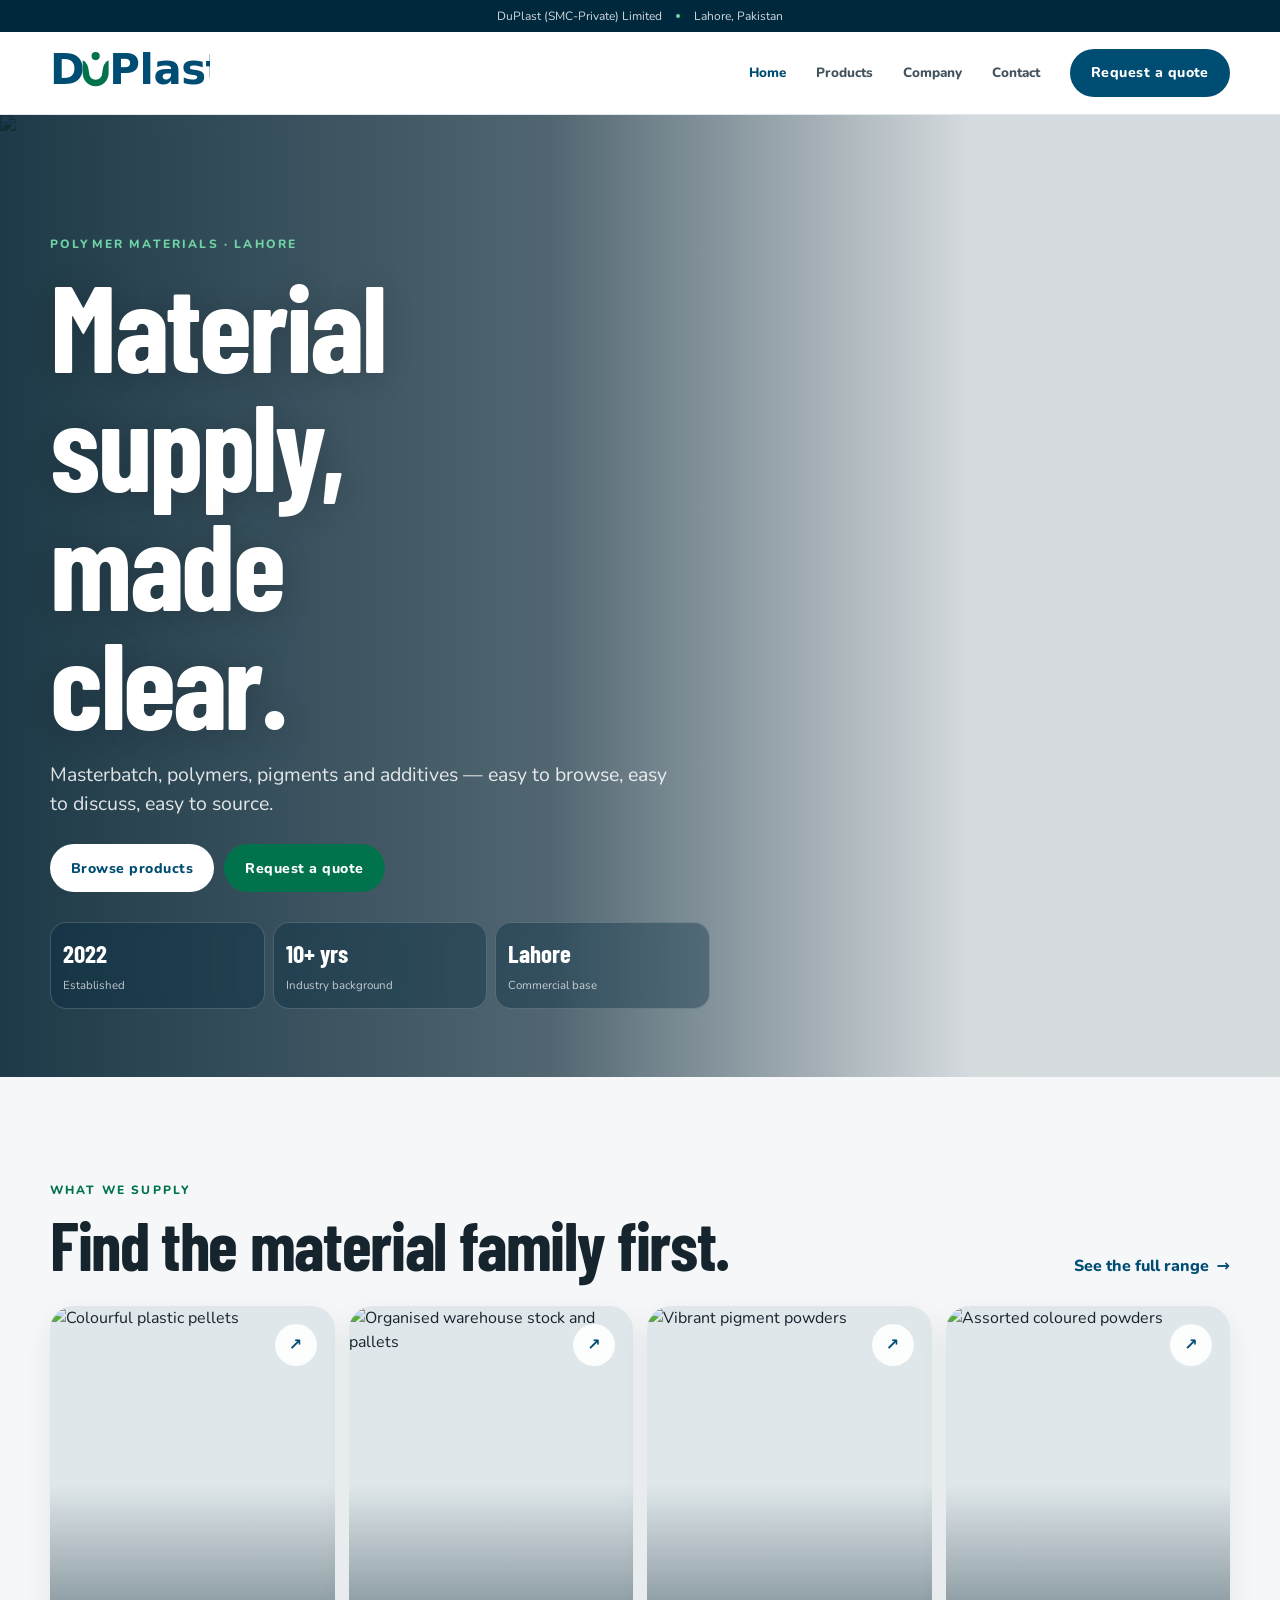
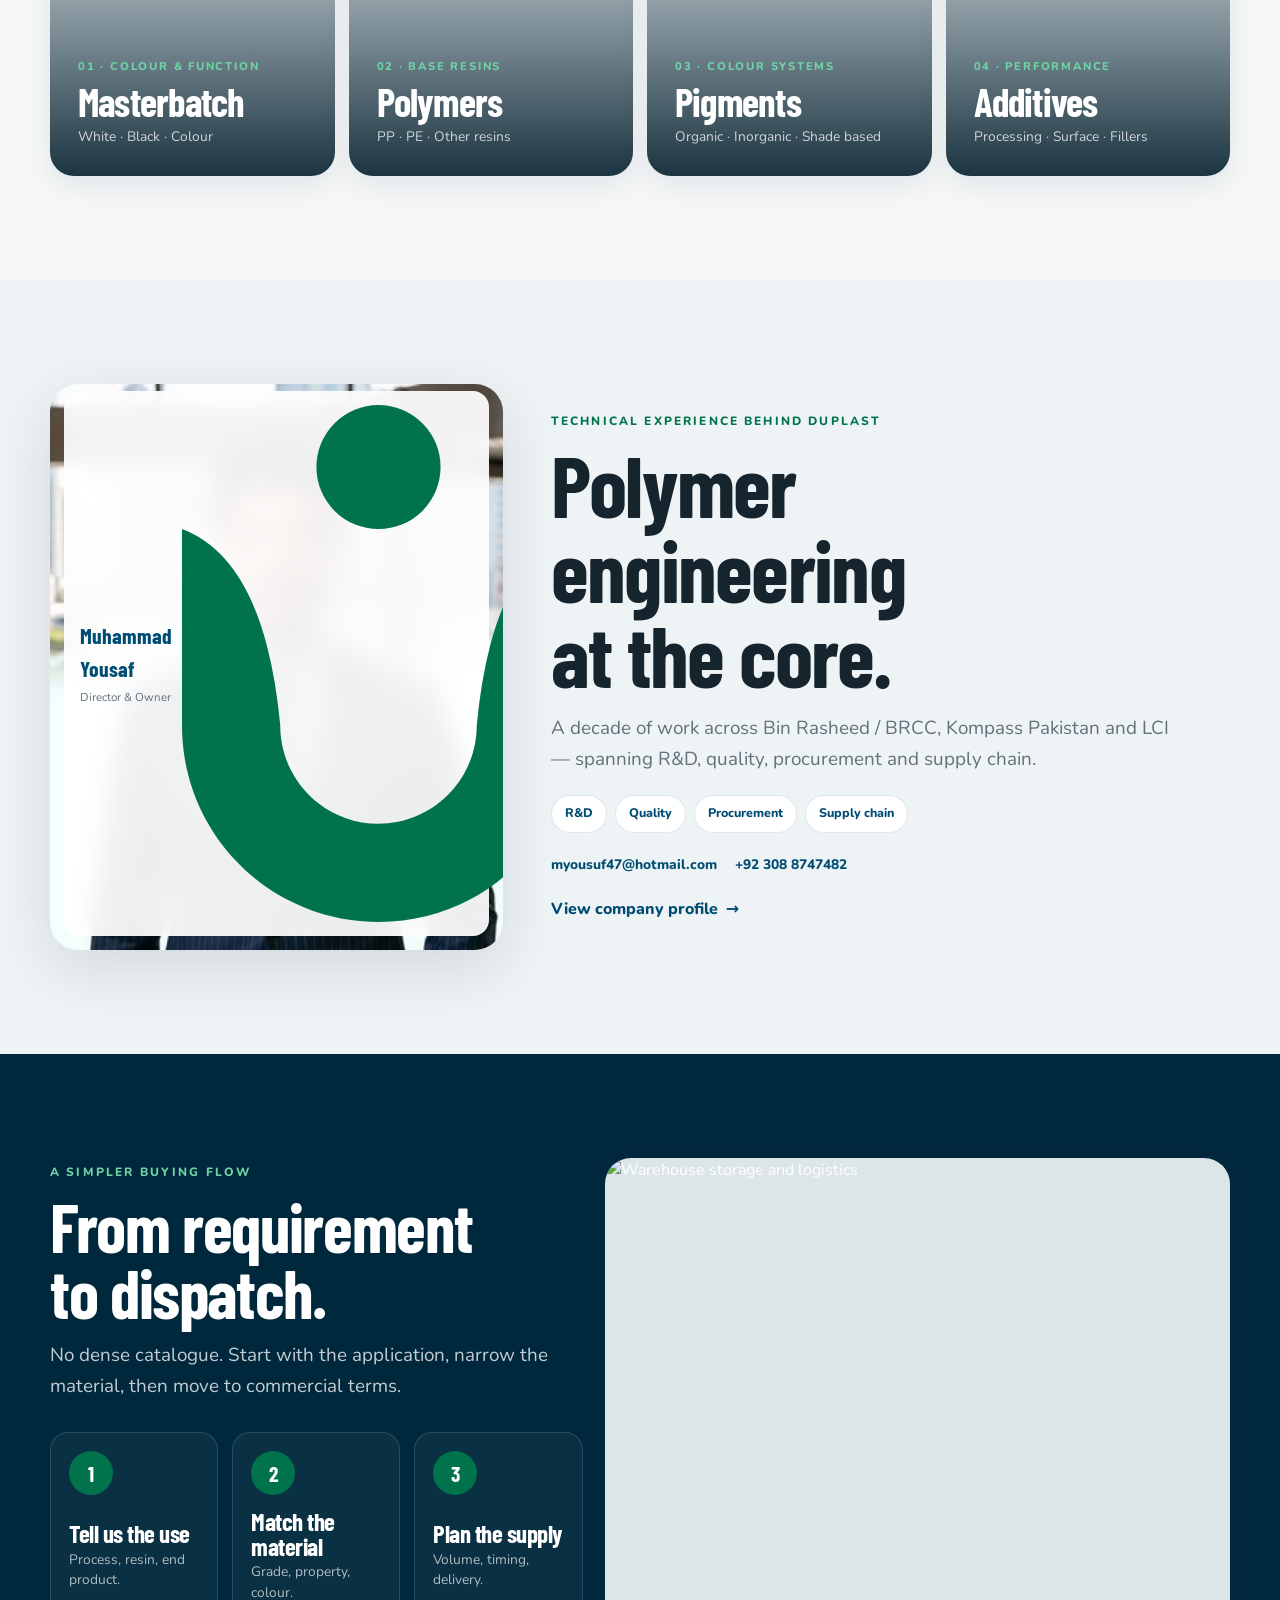
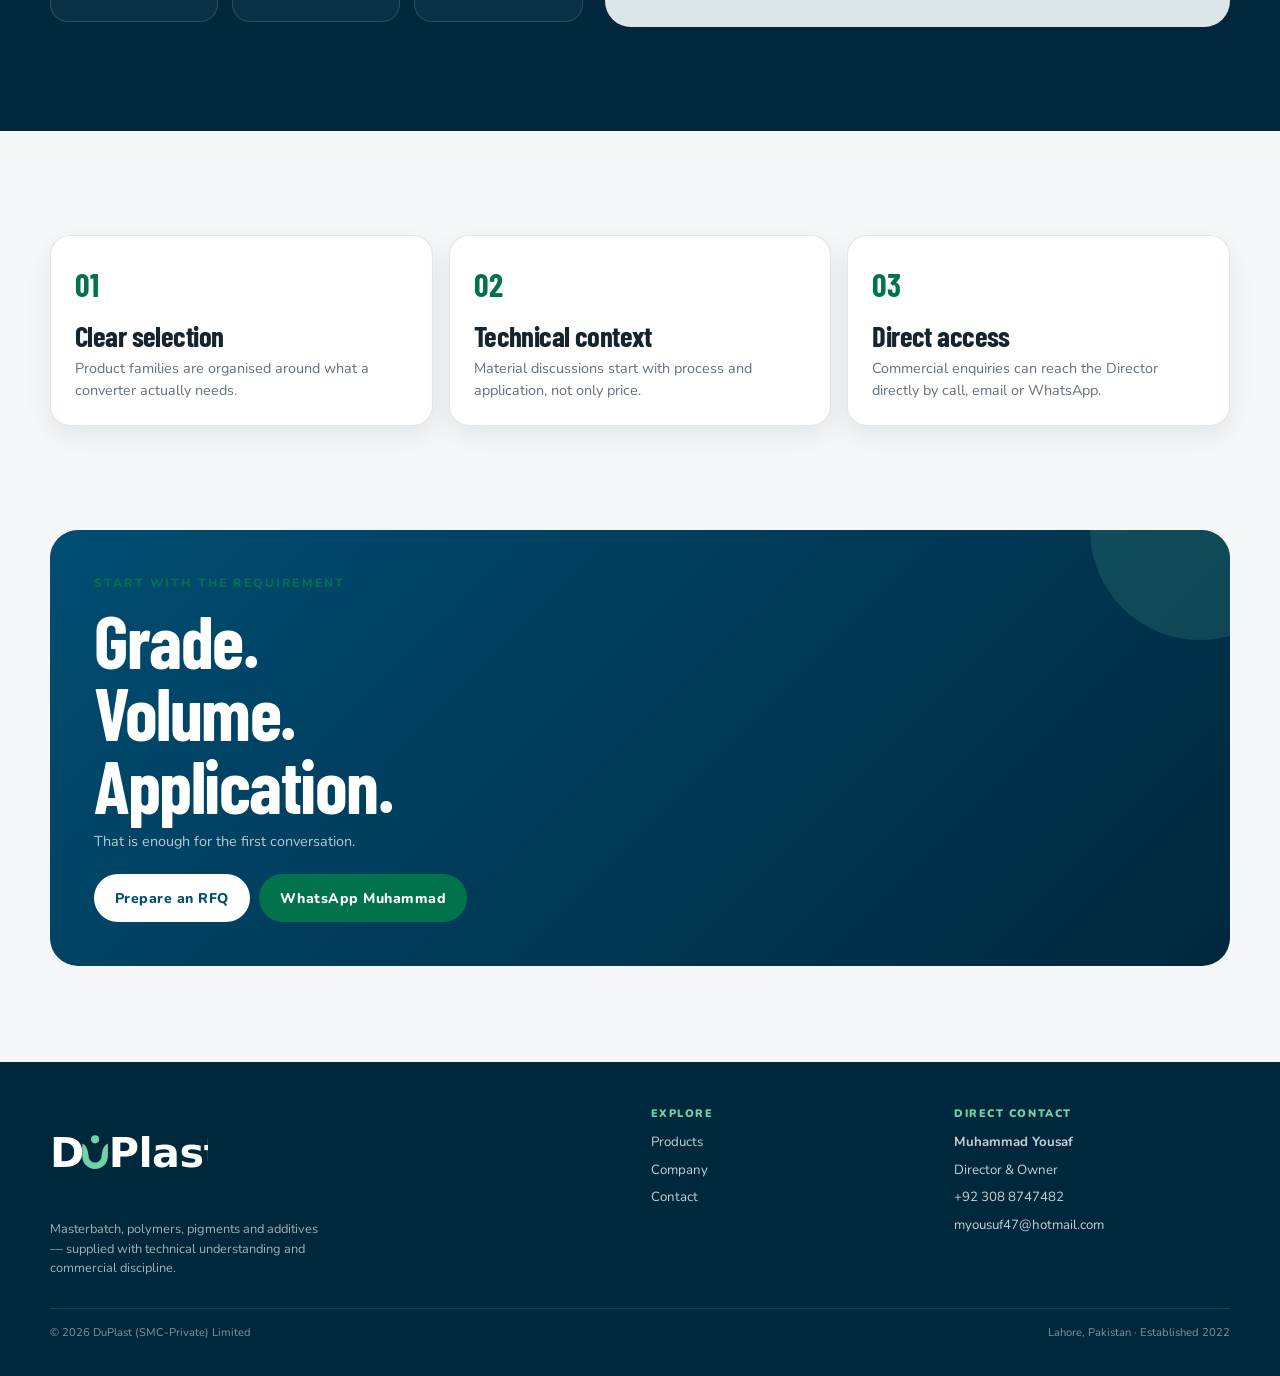
==== commit e447a4cc: "Use final CEO portrait in homepage profile" ====
--- a/index.html
+++ b/index.html
@@ -22,7 +22,7 @@
 <main>
 <section class="hero"><div class="hero__media"><img src="https://images.pexels.com/photos/11432049/pexels-photo-11432049.png?auto=compress&dpr=1&w=1800" alt="Large organised industrial warehouse" width="1800" height="1200" fetchpriority="high" decoding="async"></div><div class="container hero__inner"><div class="hero__copy"><div class="eyebrow">Polymer materials · Lahore</div><h1>Material supply, made clear.</h1><p class="hero__lead">Masterbatch, polymers, pigments and additives — easy to browse, easy to discuss, easy to source.</p><div class="hero__actions"><a class="btn btn--light" href="products.html">Browse products</a><a class="btn btn--green" href="contact.html#rfq">Request a quote</a></div><div class="hero__stats" aria-label="Company highlights"><div class="hero-stat"><strong>2022</strong><span>Established</span></div><div class="hero-stat"><strong>10+ yrs</strong><span>Industry background</span></div><div class="hero-stat"><strong>Lahore</strong><span>Commercial base</span></div></div></div></div></section>
 <section class="section"><div class="container section-head reveal"><div class="section-head__copy"><div class="eyebrow">What we supply</div><h2 class="section-title">Find the material family first.</h2></div><a class="inline-link" href="products.html">See the full range</a></div><div class="card-rail"><a class="photo-card reveal" href="products.html#masterbatch"><img src="https://images.pexels.com/photos/38741337/pexels-photo-38741337/free-photo-of-colorful-plastic-pellets-on-white-background.jpeg?auto=compress&dpr=1&w=1600" alt="Colourful plastic pellets" width="1260" height="750" loading="lazy" decoding="async"><span class="photo-card__arrow">↗</span><div class="photo-card__body"><div class="photo-card__kicker">01 · Colour & function</div><h3>Masterbatch</h3><p>White · Black · Colour</p></div></a><a class="photo-card reveal" href="products.html#polymers"><img src="https://images.pexels.com/photos/4481326/pexels-photo-4481326.jpeg?auto=compress&dpr=1&w=1600" alt="Organised warehouse stock and pallets" width="1260" height="750" loading="lazy" decoding="async"><span class="photo-card__arrow">↗</span><div class="photo-card__body"><div class="photo-card__kicker">02 · Base resins</div><h3>Polymers</h3><p>PP · PE · Other resins</p></div></a><a class="photo-card reveal" href="products.html#pigments"><img src="https://images.pexels.com/photos/30772419/pexels-photo-30772419/free-photo-of-vibrant-colorful-pigment-powders-in-market-display.jpeg?auto=compress&dpr=1&w=1600" alt="Vibrant pigment powders" width="1260" height="750" loading="lazy" decoding="async"><span class="photo-card__arrow">↗</span><div class="photo-card__body"><div class="photo-card__kicker">03 · Colour systems</div><h3>Pigments</h3><p>Organic · Inorganic · Shade based</p></div></a><a class="photo-card reveal" href="products.html#additives"><img src="https://images.pexels.com/photos/7176703/pexels-photo-7176703.jpeg?auto=compress&dpr=1&w=1600" alt="Assorted coloured powders" width="1260" height="750" loading="lazy" decoding="async"><span class="photo-card__arrow">↗</span><div class="photo-card__body"><div class="photo-card__kicker">04 · Performance</div><h3>Additives</h3><p>Processing · Surface · Fillers</p></div></a></div></section>
-<section class="section section--soft"><div class="container founder"><div class="founder__portrait reveal"><img src="assets/ceo.jpg" alt="Muhammad Yousaf, Director and Owner of DuPlast" width="2048" height="2048" loading="lazy" decoding="async"><div class="founder__badge"><div><strong>Muhammad Yousaf</strong><span>Director &amp; Owner</span></div><img src="logo/duplast-symbol.svg" alt="" width="30" height="40"></div></div><div class="founder__copy reveal"><div class="eyebrow">Technical experience behind DuPlast</div><h2>Polymer engineering at the core.</h2><p class="lead">A decade of work across Bin Rasheed / BRCC, Kompass Pakistan and LCI — spanning R&amp;D, quality, procurement and supply chain.</p><div class="pill-row"><span class="pill">R&amp;D</span><span class="pill">Quality</span><span class="pill">Procurement</span><span class="pill">Supply chain</span></div><div class="contact-mini"><a href="mailto:myousuf47@hotmail.com">myousuf47@hotmail.com</a><a href="tel:+923088747482">+92 308 8747482</a></div><div style="margin-top:22px"><a class="inline-link" href="company.html">View company profile</a></div></div></div></section>
+<section class="section section--soft"><div class="container founder"><div class="founder__portrait reveal"><img src="[data-uri]" data-ceo-photo alt="Muhammad Yousaf, Director and Owner of DuPlast" width="400" height="400" loading="lazy" decoding="async"><div class="founder__badge"><div><strong>Muhammad Yousaf</strong><span>Director &amp; Owner</span></div><img src="logo/duplast-symbol.svg" alt="" width="30" height="40"></div></div><div class="founder__copy reveal"><div class="eyebrow">Technical experience behind DuPlast</div><h2>Polymer engineering at the core.</h2><p class="lead">A decade of work across Bin Rasheed / BRCC, Kompass Pakistan and LCI — spanning R&amp;D, quality, procurement and supply chain.</p><div class="pill-row"><span class="pill">R&amp;D</span><span class="pill">Quality</span><span class="pill">Procurement</span><span class="pill">Supply chain</span></div><div class="contact-mini"><a href="mailto:myousuf47@hotmail.com">myousuf47@hotmail.com</a><a href="tel:+923088747482">+92 308 8747482</a></div><div style="margin-top:22px"><a class="inline-link" href="company.html">View company profile</a></div></div></div></section>
 <section class="section section--navy"><div class="container media-split media-split--reverse"><div class="media-frame reveal"><img src="https://images.pexels.com/photos/4481326/pexels-photo-4481326.jpeg?auto=compress&dpr=1&w=1600" alt="Warehouse storage and logistics" width="1260" height="750" loading="lazy" decoding="async"></div><div class="media-split__copy reveal"><div class="eyebrow">A simpler buying flow</div><h2 class="section-title">From requirement to dispatch.</h2><p class="lead">No dense catalogue. Start with the application, narrow the material, then move to commercial terms.</p><div class="process"><div class="process__step"><strong>1</strong><div><h3>Tell us the use</h3><p>Process, resin, end product.</p></div></div><div class="process__step"><strong>2</strong><div><h3>Match the material</h3><p>Grade, property, colour.</p></div></div><div class="process__step"><strong>3</strong><div><h3>Plan the supply</h3><p>Volume, timing, delivery.</p></div></div></div></div></div></section>
 <section class="section"><div class="container feature-grid"><article class="feature reveal"><div class="feature__n">01</div><h3>Clear selection</h3><p>Product families are organised around what a converter actually needs.</p></article><article class="feature reveal"><div class="feature__n">02</div><h3>Technical context</h3><p>Material discussions start with process and application, not only price.</p></article><article class="feature reveal"><div class="feature__n">03</div><h3>Direct access</h3><p>Commercial enquiries can reach the Director directly by call, email or WhatsApp.</p></article></div></section>
 <section class="cta"><div class="container"><div class="cta__box reveal"><div class="eyebrow">Start with the requirement</div><h2>Grade. Volume. Application.</h2><p>That is enough for the first conversation.</p><div class="cta__actions"><a class="btn btn--light" href="contact.html#rfq">Prepare an RFQ</a><a class="btn btn--green" href="https://wa.me/923088747482" target="_blank" rel="noopener">WhatsApp Muhammad</a></div></div></div></section>
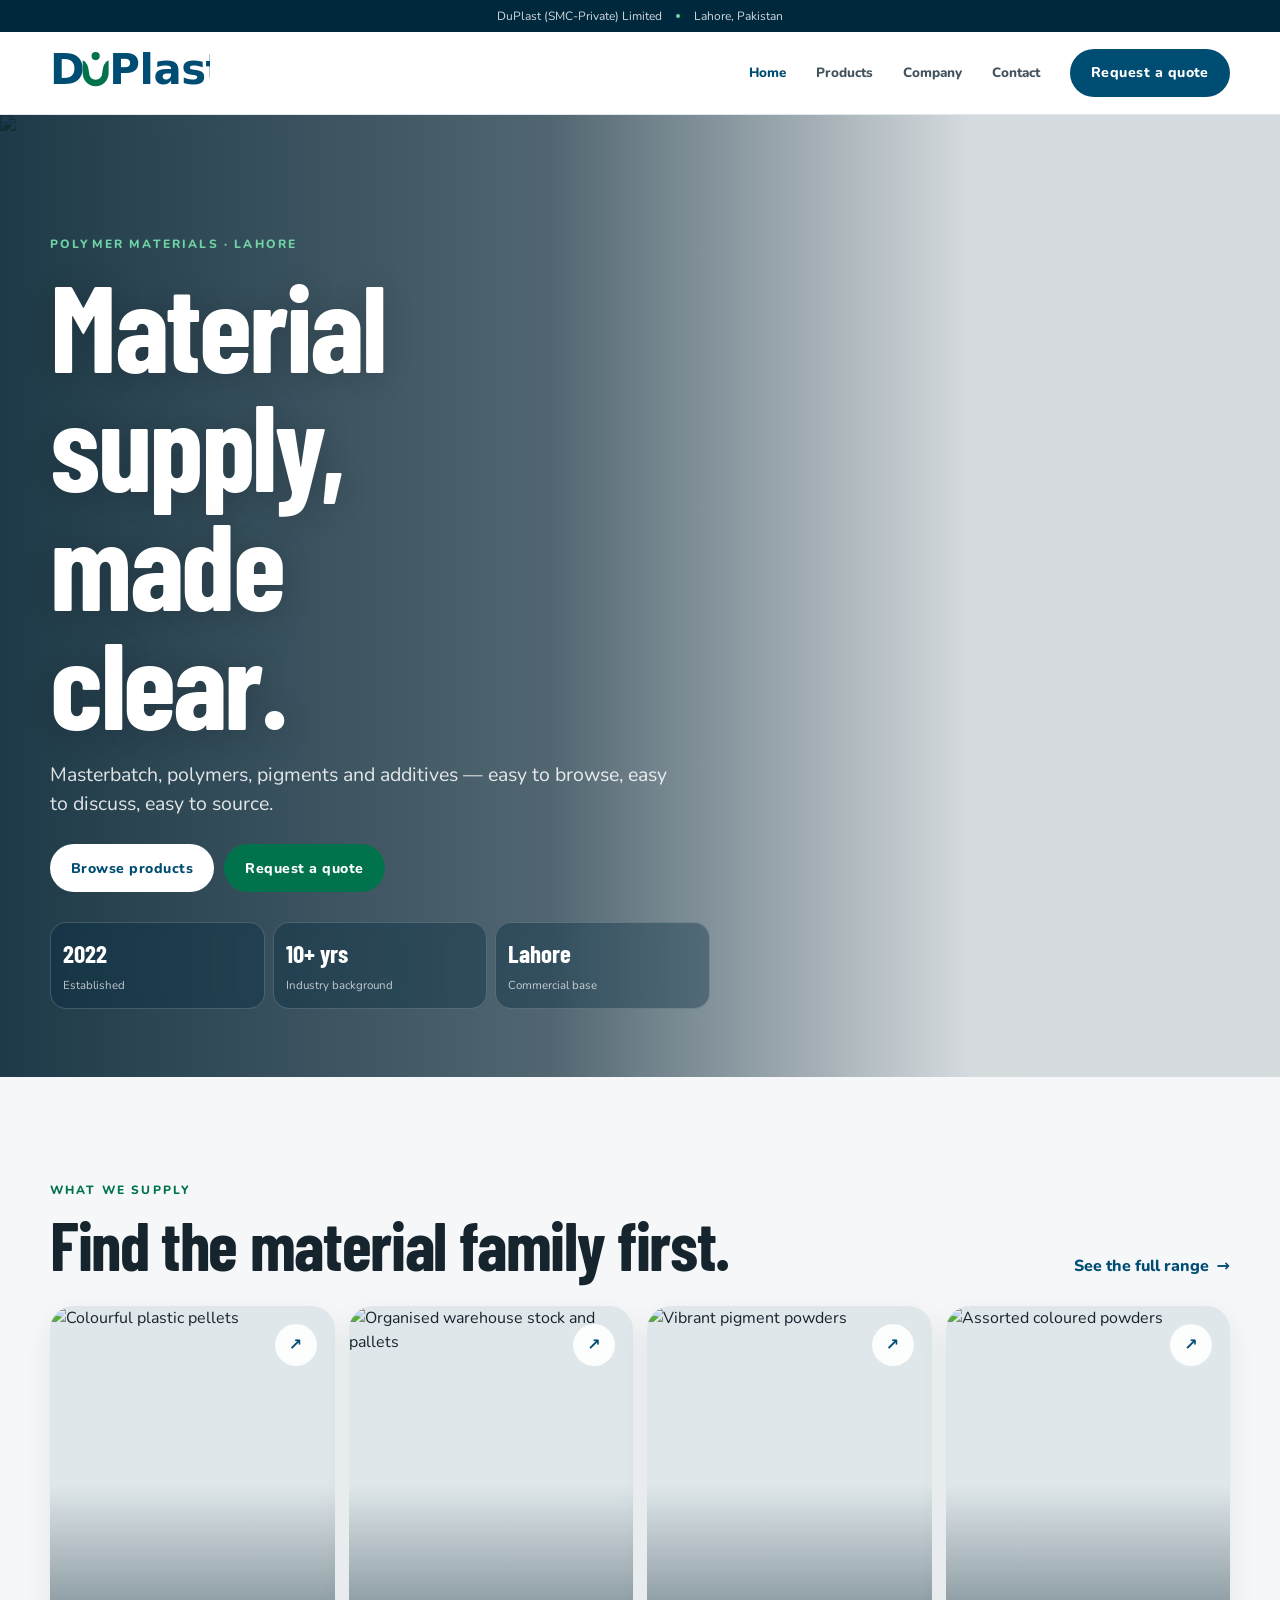
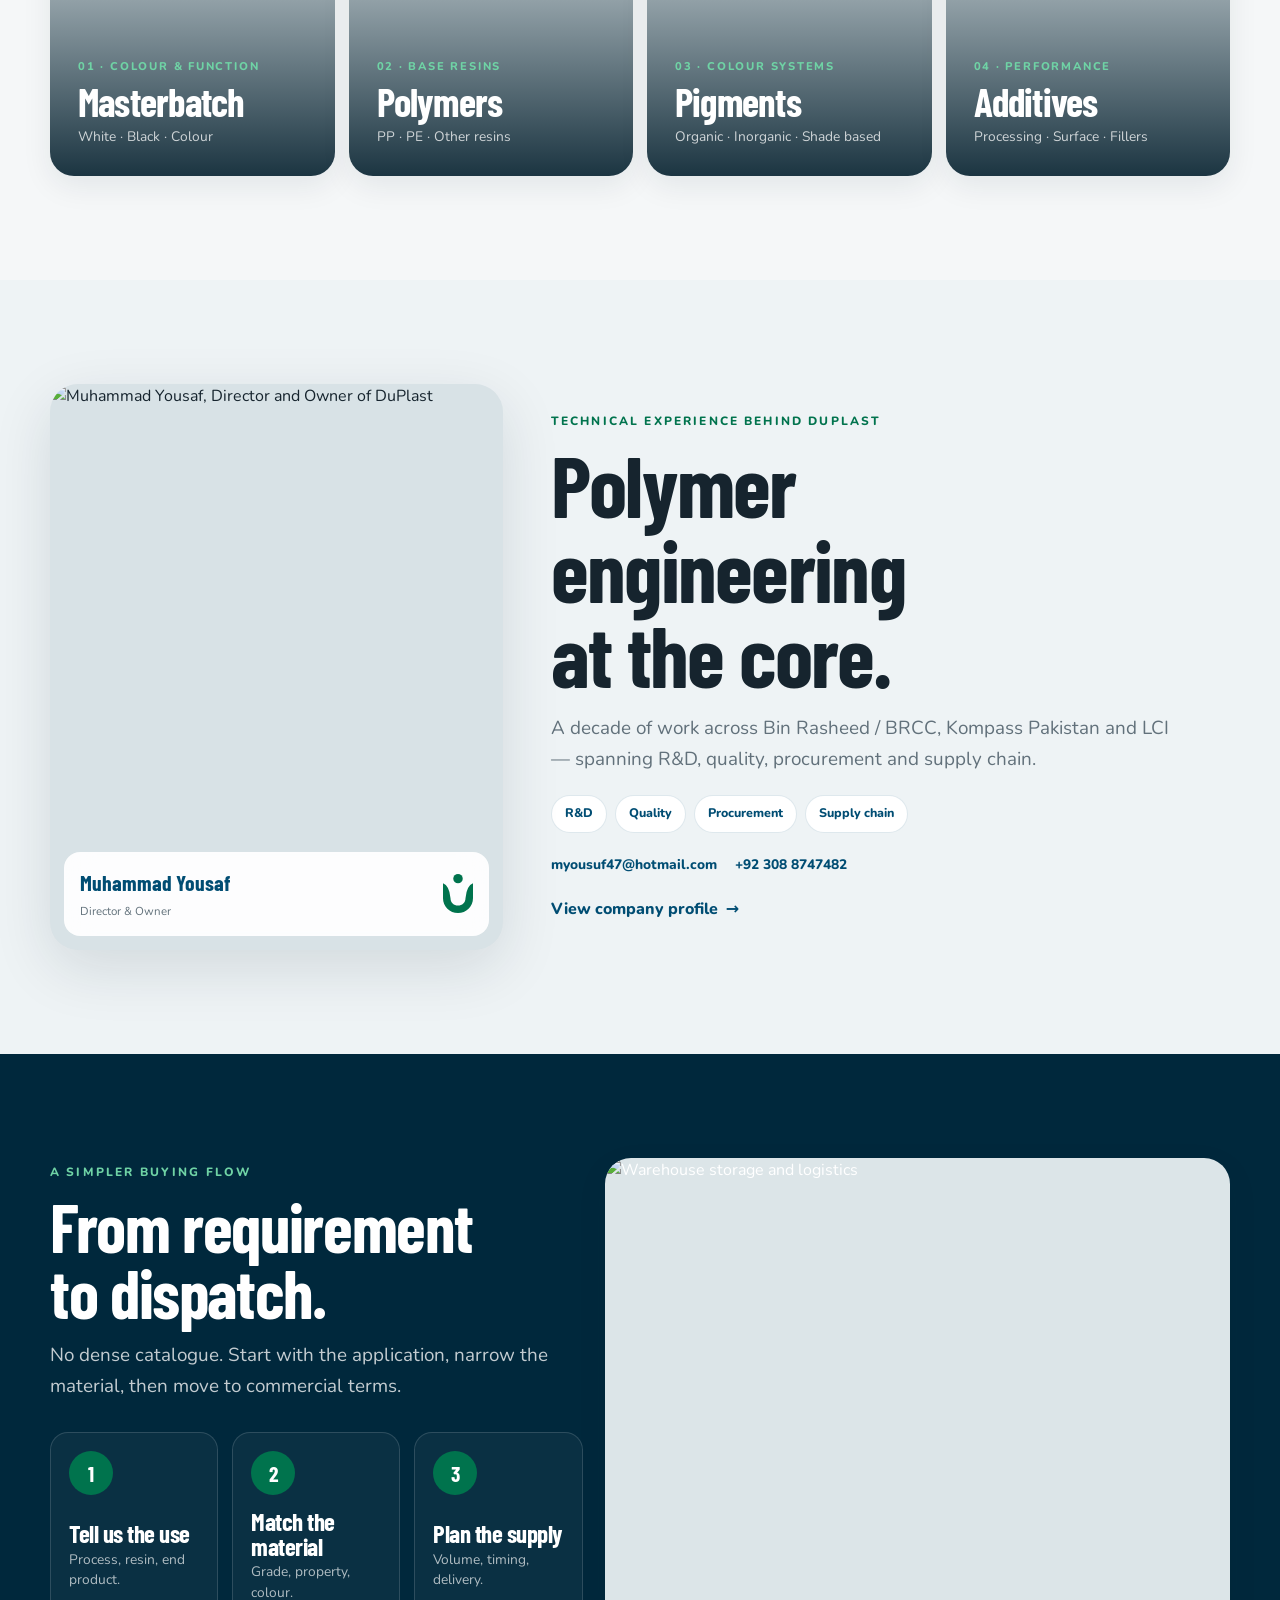
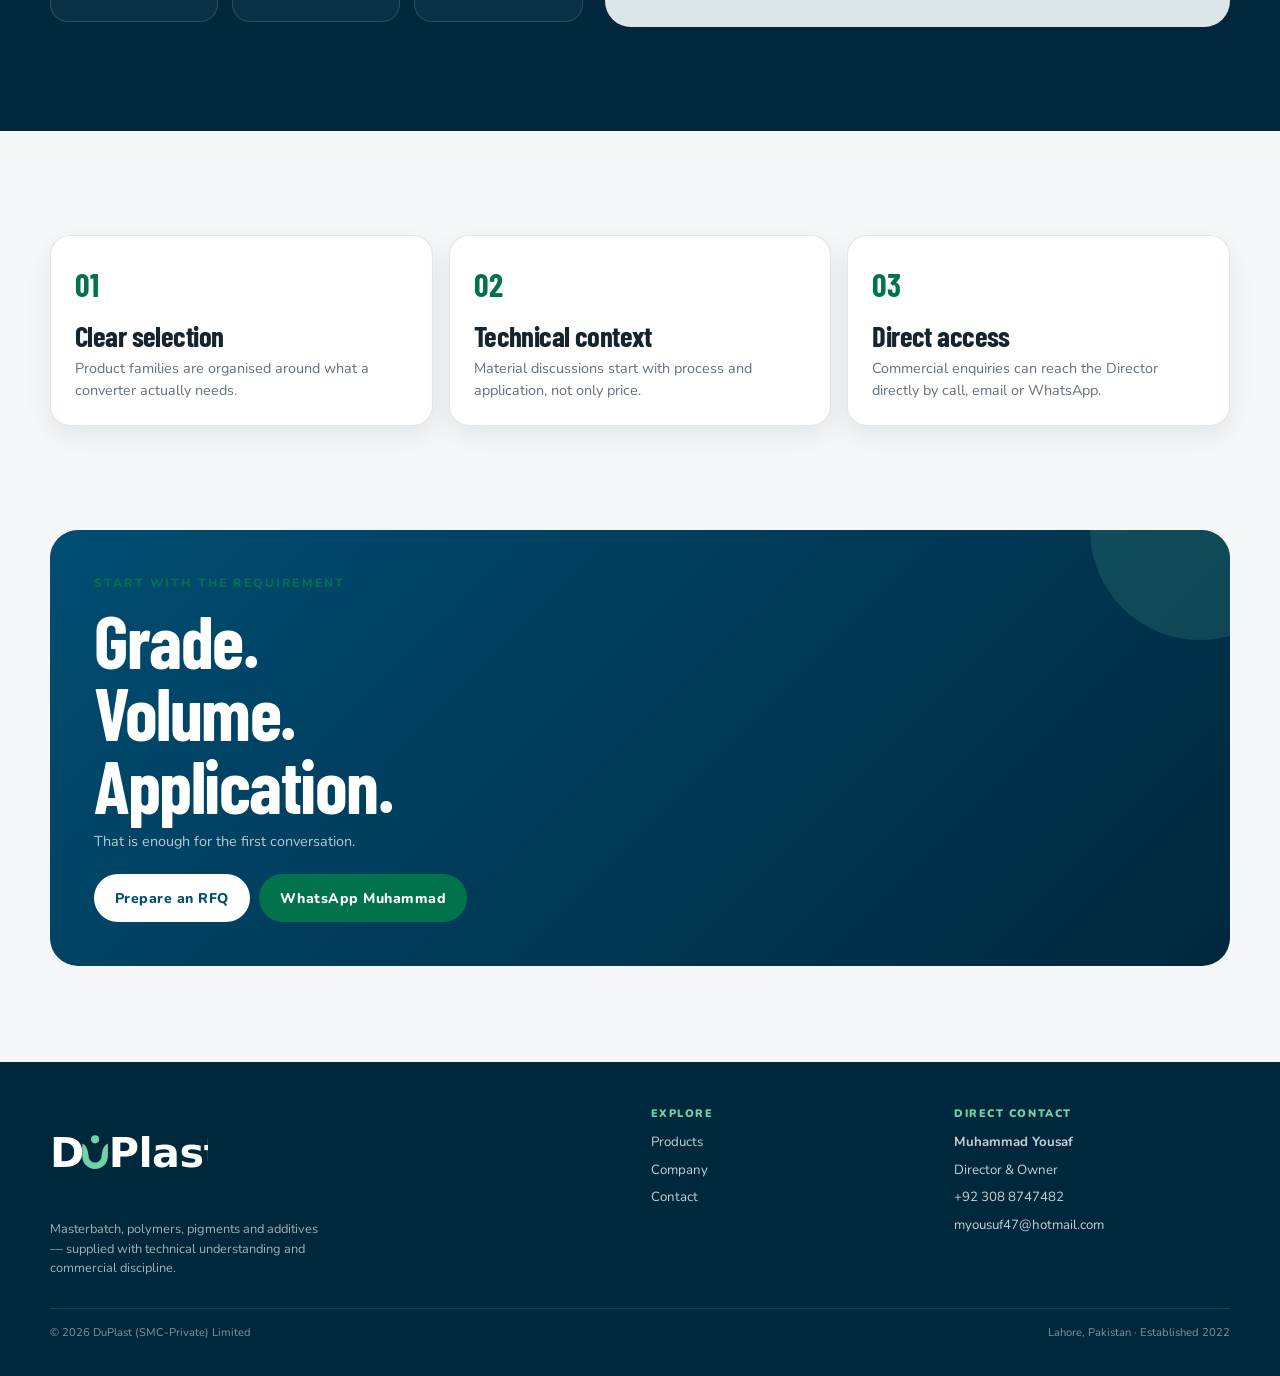
==== commit 9643ce2f: "Fix CEO portrait rendering on home page" ====
--- a/index.html
+++ b/index.html
@@ -15,6 +15,10 @@
 <link rel="preload" as="image" href="https://images.pexels.com/photos/11432049/pexels-photo-11432049.png?auto=compress&dpr=1&w=1800" fetchpriority="high">
 <link href="https://fonts.googleapis.com/css2?family=Barlow+Condensed:wght@600;700&family=Nunito:wght@400;600;700;800;900&display=swap" rel="stylesheet">
 <link rel="stylesheet" href="assets/site.css">
+<style>
+.founder__portrait>img:first-child{width:100%;height:100%;object-fit:cover;object-position:center 22%;display:block}
+.founder__badge img{width:30px!important;height:40px!important;object-fit:contain!important;object-position:center!important;position:static!important;flex:0 0 auto}
+</style>
 </head><body>
 <div class="announcement"><div class="container announcement__inner"><span>DuPlast (SMC-Private) Limited</span><span class="announcement__dot"></span><span>Lahore, Pakistan</span></div></div>
 <header class="site-header"><nav class="container nav" aria-label="Primary navigation"><a class="brand" href="index.html" aria-label="DuPlast home"><img src="logo/duplast-logo.svg" alt="DuPlast" width="382" height="100"></a><div class="nav__links"><a href="index.html" aria-current="page">Home</a><a href="products.html">Products</a><a href="company.html">Company</a><a href="contact.html">Contact</a><a class="btn btn--primary" href="contact.html#rfq">Request a quote</a></div><button class="nav-toggle" type="button" aria-label="Open menu" aria-expanded="false" data-nav-toggle><span class="nav-toggle__lines"><span></span></span></button></nav></header>
@@ -22,7 +26,7 @@
 <main>
 <section class="hero"><div class="hero__media"><img src="https://images.pexels.com/photos/11432049/pexels-photo-11432049.png?auto=compress&dpr=1&w=1800" alt="Large organised industrial warehouse" width="1800" height="1200" fetchpriority="high" decoding="async"></div><div class="container hero__inner"><div class="hero__copy"><div class="eyebrow">Polymer materials · Lahore</div><h1>Material supply, made clear.</h1><p class="hero__lead">Masterbatch, polymers, pigments and additives — easy to browse, easy to discuss, easy to source.</p><div class="hero__actions"><a class="btn btn--light" href="products.html">Browse products</a><a class="btn btn--green" href="contact.html#rfq">Request a quote</a></div><div class="hero__stats" aria-label="Company highlights"><div class="hero-stat"><strong>2022</strong><span>Established</span></div><div class="hero-stat"><strong>10+ yrs</strong><span>Industry background</span></div><div class="hero-stat"><strong>Lahore</strong><span>Commercial base</span></div></div></div></div></section>
 <section class="section"><div class="container section-head reveal"><div class="section-head__copy"><div class="eyebrow">What we supply</div><h2 class="section-title">Find the material family first.</h2></div><a class="inline-link" href="products.html">See the full range</a></div><div class="card-rail"><a class="photo-card reveal" href="products.html#masterbatch"><img src="https://images.pexels.com/photos/38741337/pexels-photo-38741337/free-photo-of-colorful-plastic-pellets-on-white-background.jpeg?auto=compress&dpr=1&w=1600" alt="Colourful plastic pellets" width="1260" height="750" loading="lazy" decoding="async"><span class="photo-card__arrow">↗</span><div class="photo-card__body"><div class="photo-card__kicker">01 · Colour & function</div><h3>Masterbatch</h3><p>White · Black · Colour</p></div></a><a class="photo-card reveal" href="products.html#polymers"><img src="https://images.pexels.com/photos/4481326/pexels-photo-4481326.jpeg?auto=compress&dpr=1&w=1600" alt="Organised warehouse stock and pallets" width="1260" height="750" loading="lazy" decoding="async"><span class="photo-card__arrow">↗</span><div class="photo-card__body"><div class="photo-card__kicker">02 · Base resins</div><h3>Polymers</h3><p>PP · PE · Other resins</p></div></a><a class="photo-card reveal" href="products.html#pigments"><img src="https://images.pexels.com/photos/30772419/pexels-photo-30772419/free-photo-of-vibrant-colorful-pigment-powders-in-market-display.jpeg?auto=compress&dpr=1&w=1600" alt="Vibrant pigment powders" width="1260" height="750" loading="lazy" decoding="async"><span class="photo-card__arrow">↗</span><div class="photo-card__body"><div class="photo-card__kicker">03 · Colour systems</div><h3>Pigments</h3><p>Organic · Inorganic · Shade based</p></div></a><a class="photo-card reveal" href="products.html#additives"><img src="https://images.pexels.com/photos/7176703/pexels-photo-7176703.jpeg?auto=compress&dpr=1&w=1600" alt="Assorted coloured powders" width="1260" height="750" loading="lazy" decoding="async"><span class="photo-card__arrow">↗</span><div class="photo-card__body"><div class="photo-card__kicker">04 · Performance</div><h3>Additives</h3><p>Processing · Surface · Fillers</p></div></a></div></section>
-<section class="section section--soft"><div class="container founder"><div class="founder__portrait reveal"><img src="[data-uri]" data-ceo-photo alt="Muhammad Yousaf, Director and Owner of DuPlast" width="400" height="400" loading="lazy" decoding="async"><div class="founder__badge"><div><strong>Muhammad Yousaf</strong><span>Director &amp; Owner</span></div><img src="logo/duplast-symbol.svg" alt="" width="30" height="40"></div></div><div class="founder__copy reveal"><div class="eyebrow">Technical experience behind DuPlast</div><h2>Polymer engineering at the core.</h2><p class="lead">A decade of work across Bin Rasheed / BRCC, Kompass Pakistan and LCI — spanning R&amp;D, quality, procurement and supply chain.</p><div class="pill-row"><span class="pill">R&amp;D</span><span class="pill">Quality</span><span class="pill">Procurement</span><span class="pill">Supply chain</span></div><div class="contact-mini"><a href="mailto:myousuf47@hotmail.com">myousuf47@hotmail.com</a><a href="tel:+923088747482">+92 308 8747482</a></div><div style="margin-top:22px"><a class="inline-link" href="company.html">View company profile</a></div></div></div></section>
+<section class="section section--soft"><div class="container founder"><div class="founder__portrait reveal"><img src="https://cdn.jsdelivr.net/gh/jamal715/DUPLAST@main/assets/ceo-muhammad-yousaf.jpg" alt="Muhammad Yousaf, Director and Owner of DuPlast" width="600" height="600" loading="lazy" decoding="async"><div class="founder__badge"><div><strong>Muhammad Yousaf</strong><span>Director &amp; Owner</span></div><img src="logo/duplast-symbol.svg" alt="" width="30" height="40"></div></div><div class="founder__copy reveal"><div class="eyebrow">Technical experience behind DuPlast</div><h2>Polymer engineering at the core.</h2><p class="lead">A decade of work across Bin Rasheed / BRCC, Kompass Pakistan and LCI — spanning R&amp;D, quality, procurement and supply chain.</p><div class="pill-row"><span class="pill">R&amp;D</span><span class="pill">Quality</span><span class="pill">Procurement</span><span class="pill">Supply chain</span></div><div class="contact-mini"><a href="mailto:myousuf47@hotmail.com">myousuf47@hotmail.com</a><a href="tel:+923088747482">+92 308 8747482</a></div><div style="margin-top:22px"><a class="inline-link" href="company.html">View company profile</a></div></div></div></section>
 <section class="section section--navy"><div class="container media-split media-split--reverse"><div class="media-frame reveal"><img src="https://images.pexels.com/photos/4481326/pexels-photo-4481326.jpeg?auto=compress&dpr=1&w=1600" alt="Warehouse storage and logistics" width="1260" height="750" loading="lazy" decoding="async"></div><div class="media-split__copy reveal"><div class="eyebrow">A simpler buying flow</div><h2 class="section-title">From requirement to dispatch.</h2><p class="lead">No dense catalogue. Start with the application, narrow the material, then move to commercial terms.</p><div class="process"><div class="process__step"><strong>1</strong><div><h3>Tell us the use</h3><p>Process, resin, end product.</p></div></div><div class="process__step"><strong>2</strong><div><h3>Match the material</h3><p>Grade, property, colour.</p></div></div><div class="process__step"><strong>3</strong><div><h3>Plan the supply</h3><p>Volume, timing, delivery.</p></div></div></div></div></div></section>
 <section class="section"><div class="container feature-grid"><article class="feature reveal"><div class="feature__n">01</div><h3>Clear selection</h3><p>Product families are organised around what a converter actually needs.</p></article><article class="feature reveal"><div class="feature__n">02</div><h3>Technical context</h3><p>Material discussions start with process and application, not only price.</p></article><article class="feature reveal"><div class="feature__n">03</div><h3>Direct access</h3><p>Commercial enquiries can reach the Director directly by call, email or WhatsApp.</p></article></div></section>
 <section class="cta"><div class="container"><div class="cta__box reveal"><div class="eyebrow">Start with the requirement</div><h2>Grade. Volume. Application.</h2><p>That is enough for the first conversation.</p><div class="cta__actions"><a class="btn btn--light" href="contact.html#rfq">Prepare an RFQ</a><a class="btn btn--green" href="https://wa.me/923088747482" target="_blank" rel="noopener">WhatsApp Muhammad</a></div></div></div></section>
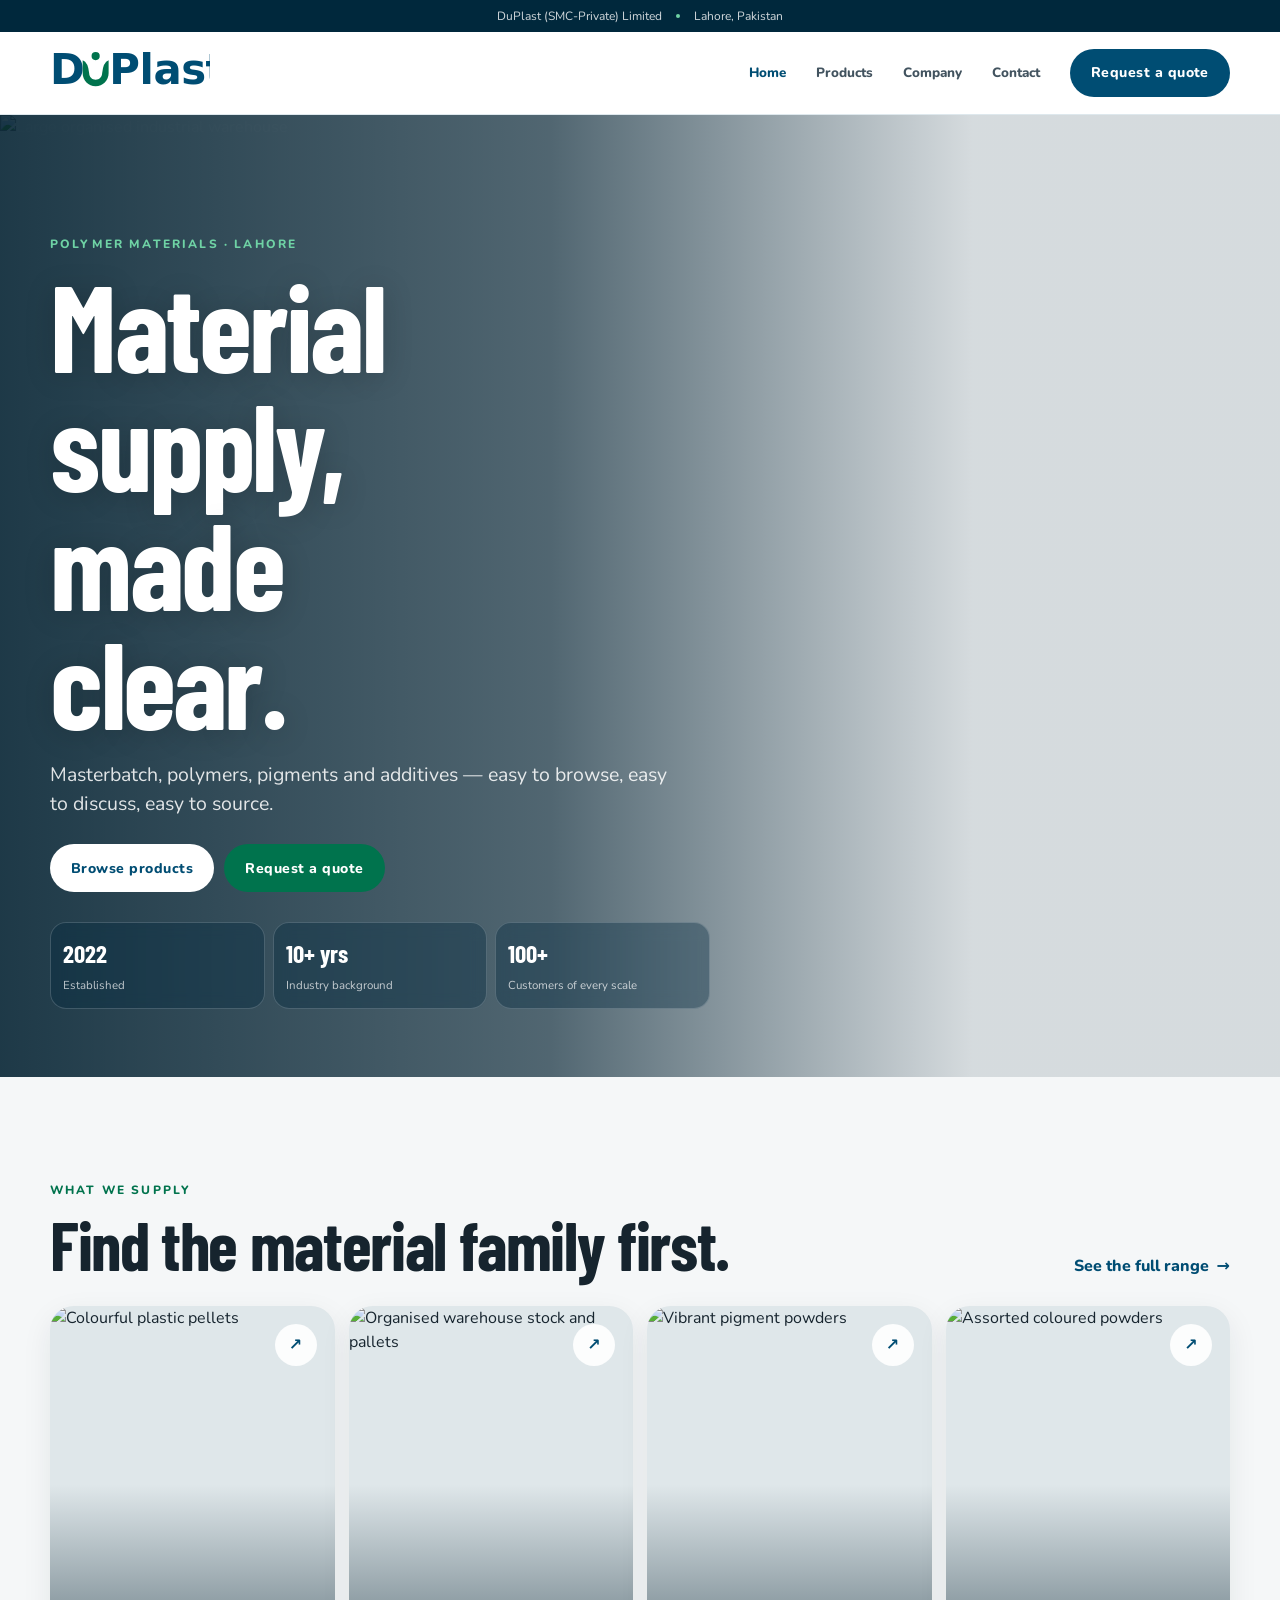
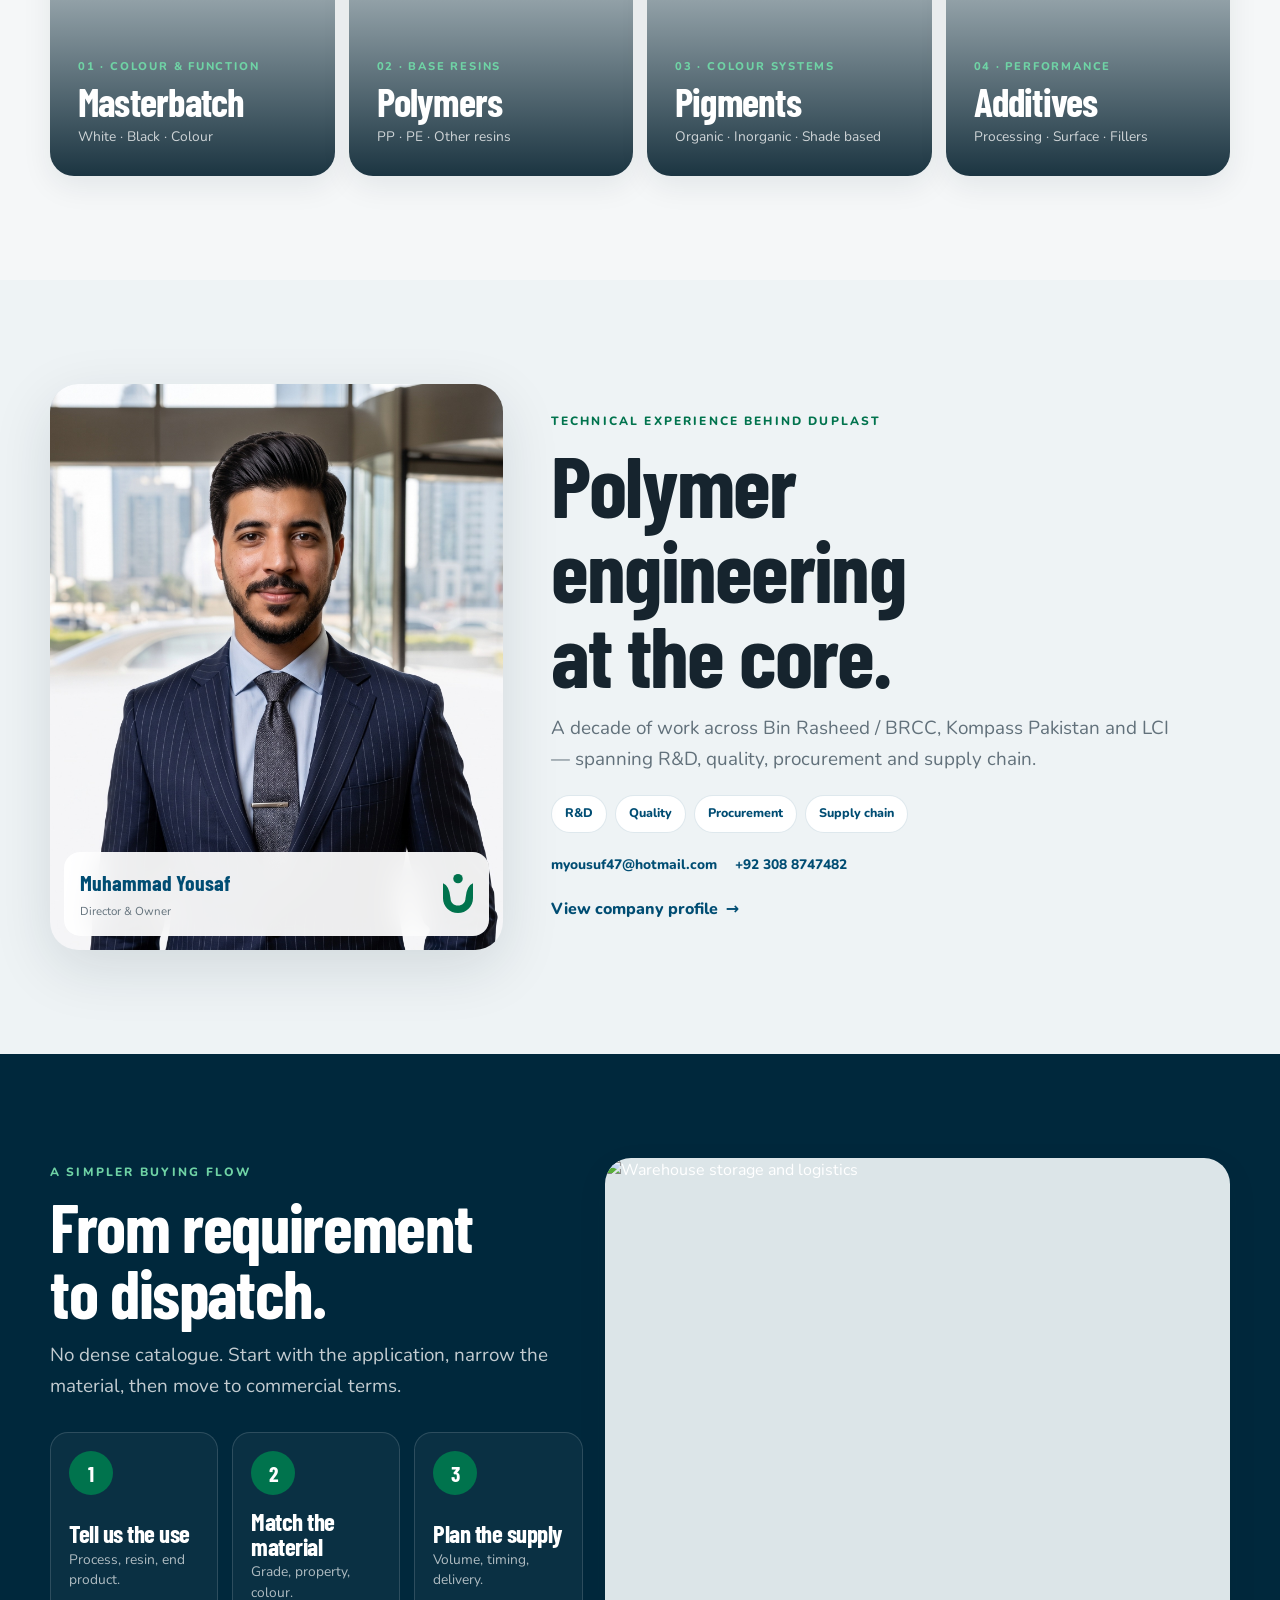
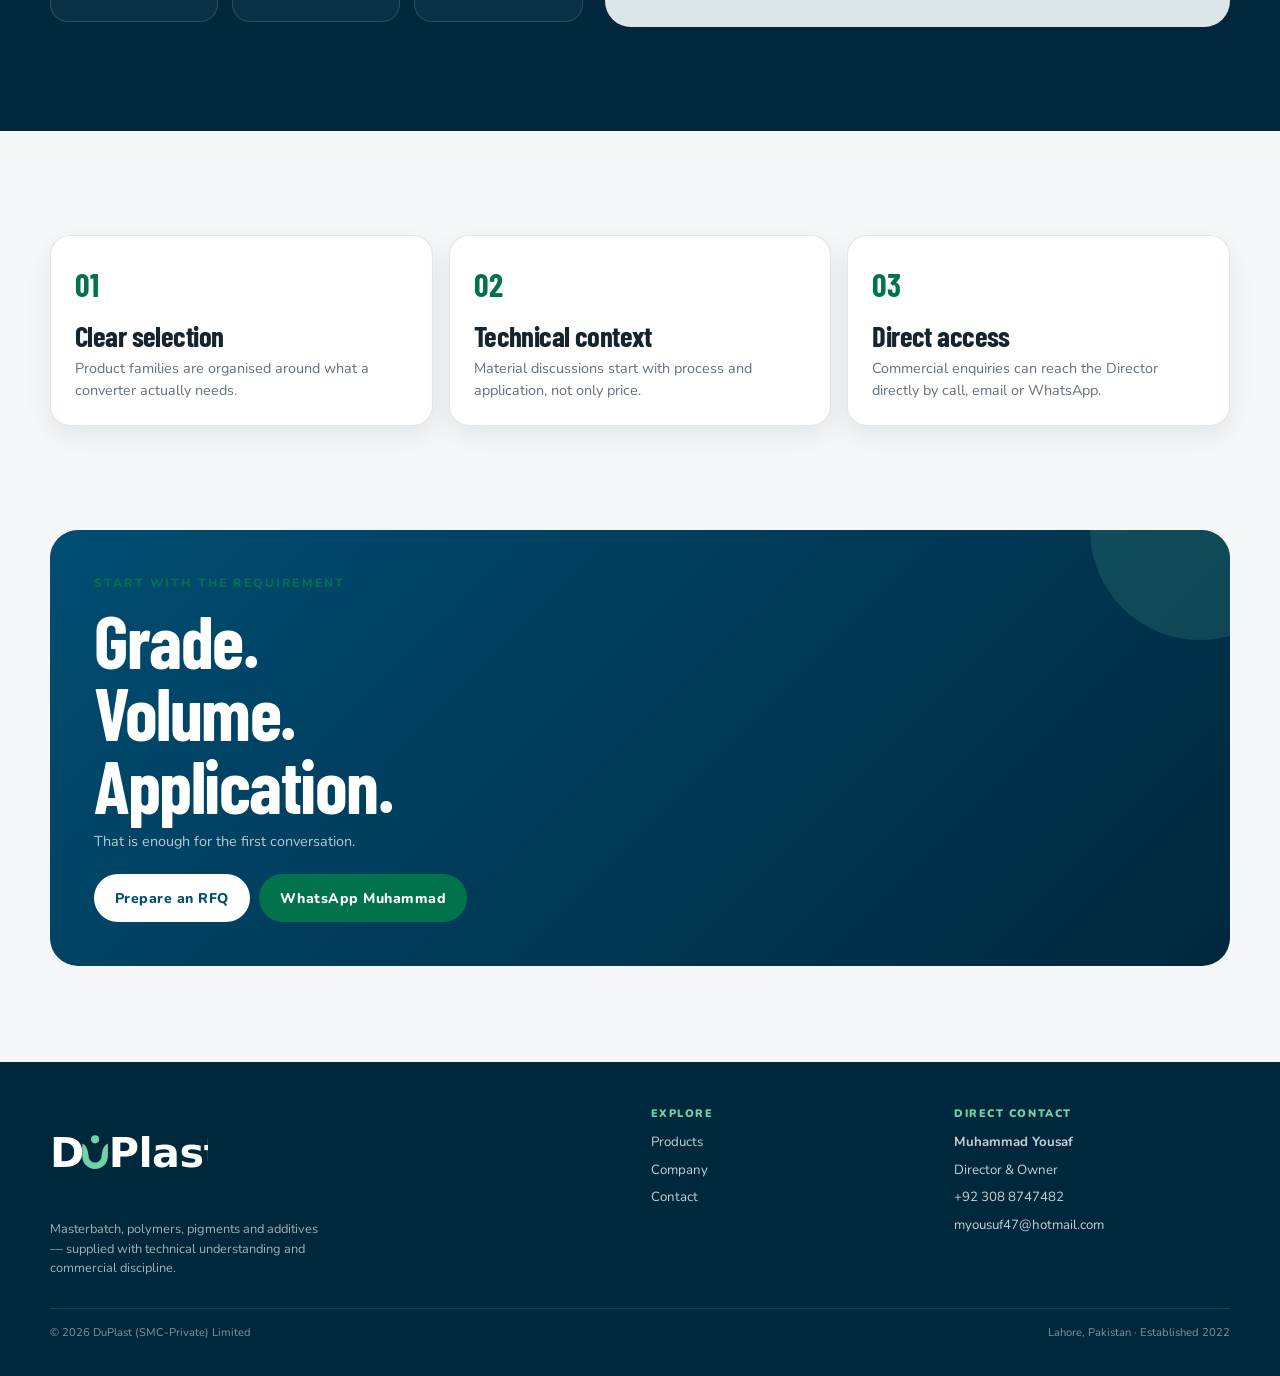
==== commit f3ff7e15: "Add director portrait and sustainability message" ====
--- a/index.html
+++ b/index.html
@@ -1,33 +1,398 @@
 <!doctype html>
 <html lang="en">
-<head>
-<meta charset="utf-8">
-<meta name="viewport" content="width=device-width, initial-scale=1, viewport-fit=cover">
-<meta name="theme-color" content="#004d73">
-<meta name="color-scheme" content="light">
-<title>DuPlast — Polymer Materials & Masterbatch</title>
-<meta name="description" content="DuPlast supplies masterbatch, polymer raw materials, pigments and additives from Lahore, Pakistan.">
-<link rel="icon" href="logo/duplast-favicon.svg" type="image/svg+xml">
-<link rel="manifest" href="manifest.webmanifest">
-<link rel="preconnect" href="https://fonts.googleapis.com">
-<link rel="preconnect" href="https://fonts.gstatic.com" crossorigin>
-<link rel="preconnect" href="https://images.pexels.com" crossorigin>
-<link rel="preload" as="image" href="https://images.pexels.com/photos/11432049/pexels-photo-11432049.png?auto=compress&dpr=1&w=1800" fetchpriority="high">
-<link href="https://fonts.googleapis.com/css2?family=Barlow+Condensed:wght@600;700&family=Nunito:wght@400;600;700;800;900&display=swap" rel="stylesheet">
-<link rel="stylesheet" href="assets/site.css">
-<style>
-.founder__portrait>img:first-child{width:100%;height:100%;object-fit:cover;object-position:center 22%;display:block}
-.founder__badge img{width:30px!important;height:40px!important;object-fit:contain!important;object-position:center!important;position:static!important;flex:0 0 auto}
-</style>
-</head><body>
-<div class="announcement"><div class="container announcement__inner"><span>DuPlast (SMC-Private) Limited</span><span class="announcement__dot"></span><span>Lahore, Pakistan</span></div></div>
-<header class="site-header"><nav class="container nav" aria-label="Primary navigation"><a class="brand" href="index.html" aria-label="DuPlast home"><img src="logo/duplast-logo.svg" alt="DuPlast" width="382" height="100"></a><div class="nav__links"><a href="index.html" aria-current="page">Home</a><a href="products.html">Products</a><a href="company.html">Company</a><a href="contact.html">Contact</a><a class="btn btn--primary" href="contact.html#rfq">Request a quote</a></div><button class="nav-toggle" type="button" aria-label="Open menu" aria-expanded="false" data-nav-toggle><span class="nav-toggle__lines"><span></span></span></button></nav></header>
-<div class="mobile-nav" data-mobile-nav aria-label="Mobile navigation"><div class="container"><div class="mobile-nav__links"><a href="index.html"><span>Home</span></a><a href="products.html"><span>Products</span></a><a href="company.html"><span>Company</span></a><a href="contact.html"><span>Contact</span></a></div><div class="mobile-nav__contact"><span>Direct to the Director &amp; Owner</span><a href="tel:+923088747482">+92 308 8747482</a><a href="mailto:myousuf47@hotmail.com">myousuf47@hotmail.com</a></div></div></div>
-<main>
-<section class="hero"><div class="hero__media"><img src="https://images.pexels.com/photos/11432049/pexels-photo-11432049.png?auto=compress&dpr=1&w=1800" alt="Large organised industrial warehouse" width="1800" height="1200" fetchpriority="high" decoding="async"></div><div class="container hero__inner"><div class="hero__copy"><div class="eyebrow">Polymer materials · Lahore</div><h1>Material supply, made clear.</h1><p class="hero__lead">Masterbatch, polymers, pigments and additives — easy to browse, easy to discuss, easy to source.</p><div class="hero__actions"><a class="btn btn--light" href="products.html">Browse products</a><a class="btn btn--green" href="contact.html#rfq">Request a quote</a></div><div class="hero__stats" aria-label="Company highlights"><div class="hero-stat"><strong>2022</strong><span>Established</span></div><div class="hero-stat"><strong>10+ yrs</strong><span>Industry background</span></div><div class="hero-stat"><strong>Lahore</strong><span>Commercial base</span></div></div></div></div></section>
-<section class="section"><div class="container section-head reveal"><div class="section-head__copy"><div class="eyebrow">What we supply</div><h2 class="section-title">Find the material family first.</h2></div><a class="inline-link" href="products.html">See the full range</a></div><div class="card-rail"><a class="photo-card reveal" href="products.html#masterbatch"><img src="https://images.pexels.com/photos/38741337/pexels-photo-38741337/free-photo-of-colorful-plastic-pellets-on-white-background.jpeg?auto=compress&dpr=1&w=1600" alt="Colourful plastic pellets" width="1260" height="750" loading="lazy" decoding="async"><span class="photo-card__arrow">↗</span><div class="photo-card__body"><div class="photo-card__kicker">01 · Colour & function</div><h3>Masterbatch</h3><p>White · Black · Colour</p></div></a><a class="photo-card reveal" href="products.html#polymers"><img src="https://images.pexels.com/photos/4481326/pexels-photo-4481326.jpeg?auto=compress&dpr=1&w=1600" alt="Organised warehouse stock and pallets" width="1260" height="750" loading="lazy" decoding="async"><span class="photo-card__arrow">↗</span><div class="photo-card__body"><div class="photo-card__kicker">02 · Base resins</div><h3>Polymers</h3><p>PP · PE · Other resins</p></div></a><a class="photo-card reveal" href="products.html#pigments"><img src="https://images.pexels.com/photos/30772419/pexels-photo-30772419/free-photo-of-vibrant-colorful-pigment-powders-in-market-display.jpeg?auto=compress&dpr=1&w=1600" alt="Vibrant pigment powders" width="1260" height="750" loading="lazy" decoding="async"><span class="photo-card__arrow">↗</span><div class="photo-card__body"><div class="photo-card__kicker">03 · Colour systems</div><h3>Pigments</h3><p>Organic · Inorganic · Shade based</p></div></a><a class="photo-card reveal" href="products.html#additives"><img src="https://images.pexels.com/photos/7176703/pexels-photo-7176703.jpeg?auto=compress&dpr=1&w=1600" alt="Assorted coloured powders" width="1260" height="750" loading="lazy" decoding="async"><span class="photo-card__arrow">↗</span><div class="photo-card__body"><div class="photo-card__kicker">04 · Performance</div><h3>Additives</h3><p>Processing · Surface · Fillers</p></div></a></div></section>
-<section class="section section--soft"><div class="container founder"><div class="founder__portrait reveal"><img src="https://cdn.jsdelivr.net/gh/jamal715/DUPLAST@main/assets/ceo-muhammad-yousaf.jpg" alt="Muhammad Yousaf, Director and Owner of DuPlast" width="600" height="600" loading="lazy" decoding="async"><div class="founder__badge"><div><strong>Muhammad Yousaf</strong><span>Director &amp; Owner</span></div><img src="logo/duplast-symbol.svg" alt="" width="30" height="40"></div></div><div class="founder__copy reveal"><div class="eyebrow">Technical experience behind DuPlast</div><h2>Polymer engineering at the core.</h2><p class="lead">A decade of work across Bin Rasheed / BRCC, Kompass Pakistan and LCI — spanning R&amp;D, quality, procurement and supply chain.</p><div class="pill-row"><span class="pill">R&amp;D</span><span class="pill">Quality</span><span class="pill">Procurement</span><span class="pill">Supply chain</span></div><div class="contact-mini"><a href="mailto:myousuf47@hotmail.com">myousuf47@hotmail.com</a><a href="tel:+923088747482">+92 308 8747482</a></div><div style="margin-top:22px"><a class="inline-link" href="company.html">View company profile</a></div></div></div></section>
-<section class="section section--navy"><div class="container media-split media-split--reverse"><div class="media-frame reveal"><img src="https://images.pexels.com/photos/4481326/pexels-photo-4481326.jpeg?auto=compress&dpr=1&w=1600" alt="Warehouse storage and logistics" width="1260" height="750" loading="lazy" decoding="async"></div><div class="media-split__copy reveal"><div class="eyebrow">A simpler buying flow</div><h2 class="section-title">From requirement to dispatch.</h2><p class="lead">No dense catalogue. Start with the application, narrow the material, then move to commercial terms.</p><div class="process"><div class="process__step"><strong>1</strong><div><h3>Tell us the use</h3><p>Process, resin, end product.</p></div></div><div class="process__step"><strong>2</strong><div><h3>Match the material</h3><p>Grade, property, colour.</p></div></div><div class="process__step"><strong>3</strong><div><h3>Plan the supply</h3><p>Volume, timing, delivery.</p></div></div></div></div></div></section>
-<section class="section"><div class="container feature-grid"><article class="feature reveal"><div class="feature__n">01</div><h3>Clear selection</h3><p>Product families are organised around what a converter actually needs.</p></article><article class="feature reveal"><div class="feature__n">02</div><h3>Technical context</h3><p>Material discussions start with process and application, not only price.</p></article><article class="feature reveal"><div class="feature__n">03</div><h3>Direct access</h3><p>Commercial enquiries can reach the Director directly by call, email or WhatsApp.</p></article></div></section>
-<section class="cta"><div class="container"><div class="cta__box reveal"><div class="eyebrow">Start with the requirement</div><h2>Grade. Volume. Application.</h2><p>That is enough for the first conversation.</p><div class="cta__actions"><a class="btn btn--light" href="contact.html#rfq">Prepare an RFQ</a><a class="btn btn--green" href="https://wa.me/923088747482" target="_blank" rel="noopener">WhatsApp Muhammad</a></div></div></div></section>
-</main><footer class="site-footer"><div class="container footer-grid"><div class="footer-brand"><img src="logo/duplast-logo-reverse.svg" alt="DuPlast" width="382" height="100"><p>Masterbatch, polymers, pigments and additives — supplied with technical understanding and commercial discipline.</p></div><div><div class="footer-title">Explore</div><div class="footer-links"><a href="products.html">Products</a><a href="company.html">Company</a><a href="contact.html">Contact</a></div></div><div><div class="footer-title">Direct contact</div><div class="footer-links"><strong>Muhammad Yousaf</strong><span>Director &amp; Owner</span><a href="tel:+923088747482">+92 308 8747482</a><a href="mailto:myousuf47@hotmail.com">myousuf47@hotmail.com</a></div></div></div><div class="container footer-bottom"><span>© 2026 DuPlast (SMC-Private) Limited</span><span>Lahore, Pakistan · Established 2022</span></div></footer><div class="mobile-actions" aria-label="Quick contact"><a class="mobile-actions__call" href="tel:+923088747482">Call</a><a class="mobile-actions__wa" href="https://wa.me/923088747482" target="_blank" rel="noopener">WhatsApp</a></div><script src="assets/site.js"></script></body></html>+  <head>
+    <meta charset="utf-8" />
+    <meta
+      name="viewport"
+      content="width=device-width, initial-scale=1, viewport-fit=cover"
+    />
+    <meta name="theme-color" content="#004d73" />
+    <meta name="color-scheme" content="light" />
+    <title>DuPlast — Polymer Materials & Masterbatch</title>
+    <meta
+      name="description"
+      content="DuPlast supplies masterbatch, polymer raw materials, pigments and additives from Lahore, Pakistan."
+    />
+    <link rel="icon" href="logo/duplast-favicon.svg" type="image/svg+xml" />
+    <link rel="manifest" href="manifest.webmanifest" />
+    <link rel="preconnect" href="https://fonts.googleapis.com" />
+    <link rel="preconnect" href="https://fonts.gstatic.com" crossorigin />
+    <link rel="preconnect" href="https://images.pexels.com" crossorigin />
+    <link
+      rel="preload"
+      as="image"
+      href="https://images.pexels.com/photos/11432049/pexels-photo-11432049.png?auto=compress&dpr=1&w=1800"
+      fetchpriority="high"
+    />
+    <link
+      href="https://fonts.googleapis.com/css2?family=Barlow+Condensed:wght@600;700&family=Nunito:wght@400;600;700;800;900&display=swap"
+      rel="stylesheet"
+    />
+    <link rel="stylesheet" href="assets/site.css" />
+    <style>
+      .founder__portrait > img:first-child {
+        width: 100%;
+        height: 100%;
+        object-fit: cover;
+        object-position: center 22%;
+        display: block;
+      }
+      .founder__badge img {
+        width: 30px !important;
+        height: 40px !important;
+        object-fit: contain !important;
+        object-position: center !important;
+        position: static !important;
+        flex: 0 0 auto;
+      }
+    </style>
+  </head>
+  <body>
+    <div class="announcement">
+      <div class="container announcement__inner">
+        <span>DuPlast (SMC-Private) Limited</span
+        ><span class="announcement__dot"></span><span>Lahore, Pakistan</span>
+      </div>
+    </div>
+    <header class="site-header">
+      <nav class="container nav" aria-label="Primary navigation">
+        <a class="brand" href="index.html" aria-label="DuPlast home"
+          ><img
+            src="logo/duplast-logo.svg"
+            alt="DuPlast"
+            width="382"
+            height="100"
+        /></a>
+        <div class="nav__links">
+          <a href="index.html" aria-current="page">Home</a
+          ><a href="products.html">Products</a><a href="company.html">Company</a
+          ><a href="contact.html">Contact</a
+          ><a class="btn btn--primary" href="contact.html#rfq"
+            >Request a quote</a
+          >
+        </div>
+        <button
+          class="nav-toggle"
+          type="button"
+          aria-label="Open menu"
+          aria-expanded="false"
+          data-nav-toggle
+        >
+          <span class="nav-toggle__lines"><span></span></span>
+        </button>
+      </nav>
+    </header>
+    <div class="mobile-nav" data-mobile-nav aria-label="Mobile navigation">
+      <div class="container">
+        <div class="mobile-nav__links">
+          <a href="index.html"><span>Home</span></a
+          ><a href="products.html"><span>Products</span></a
+          ><a href="company.html"><span>Company</span></a
+          ><a href="contact.html"><span>Contact</span></a>
+        </div>
+        <div class="mobile-nav__contact">
+          <span>Direct to the Director &amp; Owner</span
+          ><a href="tel:+923088747482">+92 308 8747482</a
+          ><a href="mailto:myousuf47@hotmail.com">myousuf47@hotmail.com</a>
+        </div>
+      </div>
+    </div>
+    <main>
+      <section class="hero">
+        <div class="hero__media">
+          <img
+            src="https://images.pexels.com/photos/11432049/pexels-photo-11432049.png?auto=compress&dpr=1&w=1800"
+            alt="Large organised industrial warehouse"
+            width="1800"
+            height="1200"
+            fetchpriority="high"
+            decoding="async"
+          />
+        </div>
+        <div class="container hero__inner">
+          <div class="hero__copy">
+            <div class="eyebrow">Polymer materials · Lahore</div>
+            <h1>Material supply, made clear.</h1>
+            <p class="hero__lead">
+              Masterbatch, polymers, pigments and additives — easy to browse,
+              easy to discuss, easy to source.
+            </p>
+            <div class="hero__actions">
+              <a class="btn btn--light" href="products.html">Browse products</a
+              ><a class="btn btn--green" href="contact.html#rfq"
+                >Request a quote</a
+              >
+            </div>
+            <div class="hero__stats" aria-label="Company highlights">
+              <div class="hero-stat">
+                <strong>2022</strong><span>Established</span>
+              </div>
+              <div class="hero-stat">
+                <strong>10+ yrs</strong><span>Industry background</span>
+              </div>
+              <div class="hero-stat">
+                <strong>100+</strong><span>Customers of every scale</span>
+              </div>
+            </div>
+          </div>
+        </div>
+      </section>
+      <section class="section">
+        <div class="container section-head reveal">
+          <div class="section-head__copy">
+            <div class="eyebrow">What we supply</div>
+            <h2 class="section-title">Find the material family first.</h2>
+          </div>
+          <a class="inline-link" href="products.html">See the full range</a>
+        </div>
+        <div class="card-rail">
+          <a class="photo-card reveal" href="products.html#masterbatch"
+            ><img
+              src="https://images.pexels.com/photos/38741337/pexels-photo-38741337/free-photo-of-colorful-plastic-pellets-on-white-background.jpeg?auto=compress&dpr=1&w=1600"
+              alt="Colourful plastic pellets"
+              width="1260"
+              height="750"
+              loading="lazy"
+              decoding="async"
+            /><span class="photo-card__arrow">↗</span>
+            <div class="photo-card__body">
+              <div class="photo-card__kicker">01 · Colour & function</div>
+              <h3>Masterbatch</h3>
+              <p>White · Black · Colour</p>
+            </div></a
+          ><a class="photo-card reveal" href="products.html#polymers"
+            ><img
+              src="https://images.pexels.com/photos/4481326/pexels-photo-4481326.jpeg?auto=compress&dpr=1&w=1600"
+              alt="Organised warehouse stock and pallets"
+              width="1260"
+              height="750"
+              loading="lazy"
+              decoding="async"
+            /><span class="photo-card__arrow">↗</span>
+            <div class="photo-card__body">
+              <div class="photo-card__kicker">02 · Base resins</div>
+              <h3>Polymers</h3>
+              <p>PP · PE · Other resins</p>
+            </div></a
+          ><a class="photo-card reveal" href="products.html#pigments"
+            ><img
+              src="https://images.pexels.com/photos/30772419/pexels-photo-30772419/free-photo-of-vibrant-colorful-pigment-powders-in-market-display.jpeg?auto=compress&dpr=1&w=1600"
+              alt="Vibrant pigment powders"
+              width="1260"
+              height="750"
+              loading="lazy"
+              decoding="async"
+            /><span class="photo-card__arrow">↗</span>
+            <div class="photo-card__body">
+              <div class="photo-card__kicker">03 · Colour systems</div>
+              <h3>Pigments</h3>
+              <p>Organic · Inorganic · Shade based</p>
+            </div></a
+          ><a class="photo-card reveal" href="products.html#additives"
+            ><img
+              src="https://images.pexels.com/photos/7176703/pexels-photo-7176703.jpeg?auto=compress&dpr=1&w=1600"
+              alt="Assorted coloured powders"
+              width="1260"
+              height="750"
+              loading="lazy"
+              decoding="async"
+            /><span class="photo-card__arrow">↗</span>
+            <div class="photo-card__body">
+              <div class="photo-card__kicker">04 · Performance</div>
+              <h3>Additives</h3>
+              <p>Processing · Surface · Fillers</p>
+            </div></a
+          >
+        </div>
+      </section>
+      <section class="section section--soft">
+        <div class="container founder">
+          <div class="founder__portrait reveal">
+            <img
+              src="assets/director-muhammad-yousaf.jpg"
+              alt="Muhammad Yousaf, Director and Owner of DuPlast"
+              width="1536"
+              height="1536"
+              loading="lazy"
+              decoding="async"
+            />
+            <div class="founder__badge">
+              <div>
+                <strong>Muhammad Yousaf</strong
+                ><span>Director &amp; Owner</span>
+              </div>
+              <img
+                src="logo/duplast-symbol.svg"
+                alt=""
+                width="30"
+                height="40"
+              />
+            </div>
+          </div>
+          <div class="founder__copy reveal">
+            <div class="eyebrow">Technical experience behind DuPlast</div>
+            <h2>Polymer engineering at the core.</h2>
+            <p class="lead">
+              A decade of work across Bin Rasheed / BRCC, Kompass Pakistan and
+              LCI — spanning R&amp;D, quality, procurement and supply chain.
+            </p>
+            <div class="pill-row">
+              <span class="pill">R&amp;D</span><span class="pill">Quality</span
+              ><span class="pill">Procurement</span
+              ><span class="pill">Supply chain</span>
+            </div>
+            <div class="contact-mini">
+              <a href="mailto:myousuf47@hotmail.com">myousuf47@hotmail.com</a
+              ><a href="tel:+923088747482">+92 308 8747482</a>
+            </div>
+            <div style="margin-top: 22px">
+              <a class="inline-link" href="company.html"
+                >View company profile</a
+              >
+            </div>
+          </div>
+        </div>
+      </section>
+      <section class="section section--navy">
+        <div class="container media-split media-split--reverse">
+          <div class="media-frame reveal">
+            <img
+              src="https://images.pexels.com/photos/4481326/pexels-photo-4481326.jpeg?auto=compress&dpr=1&w=1600"
+              alt="Warehouse storage and logistics"
+              width="1260"
+              height="750"
+              loading="lazy"
+              decoding="async"
+            />
+          </div>
+          <div class="media-split__copy reveal">
+            <div class="eyebrow">A simpler buying flow</div>
+            <h2 class="section-title">From requirement to dispatch.</h2>
+            <p class="lead">
+              No dense catalogue. Start with the application, narrow the
+              material, then move to commercial terms.
+            </p>
+            <div class="process">
+              <div class="process__step">
+                <strong>1</strong>
+                <div>
+                  <h3>Tell us the use</h3>
+                  <p>Process, resin, end product.</p>
+                </div>
+              </div>
+              <div class="process__step">
+                <strong>2</strong>
+                <div>
+                  <h3>Match the material</h3>
+                  <p>Grade, property, colour.</p>
+                </div>
+              </div>
+              <div class="process__step">
+                <strong>3</strong>
+                <div>
+                  <h3>Plan the supply</h3>
+                  <p>Volume, timing, delivery.</p>
+                </div>
+              </div>
+            </div>
+          </div>
+        </div>
+      </section>
+      <section class="section">
+        <div class="container feature-grid">
+          <article class="feature reveal">
+            <div class="feature__n">01</div>
+            <h3>Clear selection</h3>
+            <p>
+              Product families are organised around what a converter actually
+              needs.
+            </p>
+          </article>
+          <article class="feature reveal">
+            <div class="feature__n">02</div>
+            <h3>Technical context</h3>
+            <p>
+              Material discussions start with process and application, not only
+              price.
+            </p>
+          </article>
+          <article class="feature reveal">
+            <div class="feature__n">03</div>
+            <h3>Direct access</h3>
+            <p>
+              Commercial enquiries can reach the Director directly by call,
+              email or WhatsApp.
+            </p>
+          </article>
+        </div>
+      </section>
+      <section class="cta">
+        <div class="container">
+          <div class="cta__box reveal">
+            <div class="eyebrow">Start with the requirement</div>
+            <h2>Grade. Volume. Application.</h2>
+            <p>That is enough for the first conversation.</p>
+            <div class="cta__actions">
+              <a class="btn btn--light" href="contact.html#rfq"
+                >Prepare an RFQ</a
+              ><a
+                class="btn btn--green"
+                href="https://wa.me/923088747482"
+                target="_blank"
+                rel="noopener"
+                >WhatsApp Muhammad</a
+              >
+            </div>
+          </div>
+        </div>
+      </section>
+    </main>
+    <footer class="site-footer">
+      <div class="container footer-grid">
+        <div class="footer-brand">
+          <img
+            src="logo/duplast-logo-reverse.svg"
+            alt="DuPlast"
+            width="382"
+            height="100"
+          />
+          <p>
+            Masterbatch, polymers, pigments and additives — supplied with
+            technical understanding and commercial discipline.
+          </p>
+        </div>
+        <div>
+          <div class="footer-title">Explore</div>
+          <div class="footer-links">
+            <a href="products.html">Products</a
+            ><a href="company.html">Company</a
+            ><a href="contact.html">Contact</a>
+          </div>
+        </div>
+        <div>
+          <div class="footer-title">Direct contact</div>
+          <div class="footer-links">
+            <strong>Muhammad Yousaf</strong><span>Director &amp; Owner</span
+            ><a href="tel:+923088747482">+92 308 8747482</a
+            ><a href="mailto:myousuf47@hotmail.com">myousuf47@hotmail.com</a>
+          </div>
+        </div>
+      </div>
+      <div class="container footer-bottom">
+        <span>© 2026 DuPlast (SMC-Private) Limited</span
+        ><span>Lahore, Pakistan · Established 2022</span>
+      </div>
+    </footer>
+    <div class="mobile-actions" aria-label="Quick contact">
+      <a class="mobile-actions__call" href="tel:+923088747482">Call</a
+      ><a
+        class="mobile-actions__wa"
+        href="https://wa.me/923088747482"
+        target="_blank"
+        rel="noopener"
+        >WhatsApp</a
+      >
+    </div>
+    <script src="assets/site.js"></script>
+  </body>
+</html>
--- a/assets/site.css
+++ b/assets/site.css
@@ -108,6 +108,7 @@
 .process__step strong{width:44px;height:44px;border-radius:50%;display:grid;place-items:center;background:var(--green);font-family:var(--font-condensed);font-size:1.35rem}.process__step h3{font-size:1.55rem}.process__step p{font-size:.86rem;color:rgba(255,255,255,.68);margin-top:4px}
 .founder{display:grid;gap:28px;align-items:center}.founder__portrait{position:relative;overflow:hidden;border-radius:28px;background:#d8e2e6;box-shadow:var(--shadow);aspect-ratio:4/5}.founder__portrait img{width:100%;height:100%;object-fit:cover;object-position:center 22%}.founder__badge{position:absolute;left:14px;right:14px;bottom:14px;padding:14px 16px;border-radius:16px;background:rgba(255,255,255,.93);backdrop-filter:blur(14px);display:flex;align-items:center;justify-content:space-between;gap:10px}.founder__badge strong{display:block;font-family:var(--font-condensed);font-size:1.35rem;color:var(--navy)}.founder__badge span{font-size:.72rem;color:var(--muted)}
 .founder__copy h2{font-size:clamp(2.8rem,10vw,5.4rem);max-width:10ch}.founder__copy .lead{margin-top:16px}.pill-row{display:flex;flex-wrap:wrap;gap:8px;margin-top:20px}.pill{display:inline-flex;align-items:center;min-height:38px;padding:0 13px;border-radius:999px;border:1px solid var(--line);background:#fff;color:var(--navy);font-size:.78rem;font-weight:800}
+.sustainability{overflow:hidden}.sustainability__grid{display:grid;gap:34px}.sustainability__intro h2{margin-top:14px;font-size:clamp(3rem,11vw,6rem);line-height:.91;max-width:9ch}.sustainability__signature{margin-top:30px;padding-left:18px;border-left:3px solid var(--green)}.sustainability__signature span,.sustainability__signature small{display:block}.sustainability__signature span{font-family:var(--font-condensed);font-size:1.55rem;font-weight:700;color:var(--navy)}.sustainability__signature small{margin-top:3px;color:var(--muted)}.sustainability__message{padding:28px;border-radius:24px;background:#fff;border:1px solid var(--line);box-shadow:var(--shadow-soft)}.sustainability__message blockquote{margin:0 0 24px;font-family:var(--font-condensed);font-size:clamp(2rem,7vw,3.25rem);font-weight:700;line-height:1.02;color:var(--navy)}.sustainability__message p{font-size:1rem;line-height:1.75;color:var(--muted)}.sustainability__message p+p{margin-top:14px}.sustainability__principles{display:flex;flex-wrap:wrap;gap:8px;margin-top:24px}.sustainability__principles span{padding:9px 12px;border-radius:999px;background:rgba(0,115,77,.09);color:var(--green);font-size:.78rem;font-weight:800}
 .contact-mini{display:flex;flex-wrap:wrap;gap:10px 18px;margin-top:22px;font-size:.86rem}.contact-mini a{font-weight:800;color:var(--navy)}
 .media-split{display:grid;gap:22px;align-items:center}.media-frame{border-radius:26px;overflow:hidden;aspect-ratio:4/3;box-shadow:var(--shadow-soft);background:#dce5e8}.media-frame img{width:100%;height:100%;object-fit:cover}.media-split__copy .lead{margin-top:14px}.bullet-list{display:grid;gap:10px;margin-top:22px}.bullet{display:grid;grid-template-columns:24px 1fr;gap:10px;align-items:start}.bullet__mark{width:24px;height:24px;border-radius:50%;background:rgba(0,115,77,.1);color:var(--green);display:grid;place-items:center;font-weight:900;font-size:.75rem}.bullet strong{font-size:.9rem}.bullet span{display:block;font-size:.82rem;color:var(--muted);margin-top:2px}
 .page-hero{padding:58px 0 34px}.page-hero__grid{display:grid;gap:24px;align-items:end}.page-hero h1{font-size:clamp(3.6rem,14vw,7rem);color:var(--navy-950);max-width:9ch}.page-hero .lead{margin-top:16px}.page-hero__image{border-radius:26px;overflow:hidden;aspect-ratio:16/10;background:#dfe7ea;box-shadow:var(--shadow-soft)}.page-hero__image img{width:100%;height:100%;object-fit:cover}
@@ -124,7 +125,7 @@
 .mobile-actions{position:fixed;z-index:70;left:10px;right:10px;bottom:calc(10px + env(safe-area-inset-bottom));display:grid;grid-template-columns:1fr 1fr;gap:8px;padding:8px;border:1px solid var(--line);border-radius:20px;background:rgba(255,255,255,.94);backdrop-filter:blur(18px);box-shadow:0 16px 50px rgba(0,31,47,.18)}.mobile-actions a{min-height:46px;border-radius:14px;display:grid;place-items:center;font-weight:900;font-size:.82rem}.mobile-actions__call{background:var(--soft);color:var(--navy)}.mobile-actions__wa{background:var(--green);color:#fff}
 .reveal{opacity:0;transform:translateY(14px);transition:opacity .5s ease,transform .5s ease}.reveal.is-visible{opacity:1;transform:none}
 @media (min-width:700px){
-  .container{width:min(1180px,calc(100% - 48px))}.section{padding:88px 0}.section-head{flex-direction:row;align-items:end;justify-content:space-between}.feature-grid{grid-template-columns:repeat(3,1fr)}.process{grid-template-columns:repeat(3,1fr)}.process__step{grid-template-columns:1fr}.founder,.media-split,.page-hero__grid,.contact-grid{grid-template-columns:1fr 1fr}.founder{gap:48px}.founder__portrait{max-height:650px}.page-hero__image{aspect-ratio:4/3}.product-grid{grid-template-columns:repeat(2,1fr)}.form-grid{grid-template-columns:1fr 1fr}.field--full{grid-column:1/-1}.form-actions{grid-template-columns:1fr 1fr}.footer-grid{grid-template-columns:1.35fr .65fr .65fr}.footer-bottom{flex-direction:row;justify-content:space-between}.cta__box{padding:44px}.gallery{grid-template-rows:260px 260px}.mobile-actions{display:none}
+  .container{width:min(1180px,calc(100% - 48px))}.section{padding:88px 0}.section-head{flex-direction:row;align-items:end;justify-content:space-between}.feature-grid{grid-template-columns:repeat(3,1fr)}.process{grid-template-columns:repeat(3,1fr)}.process__step{grid-template-columns:1fr}.founder,.media-split,.page-hero__grid,.contact-grid{grid-template-columns:1fr 1fr}.sustainability__grid{grid-template-columns:.82fr 1.18fr}.founder{gap:48px}.founder__portrait{max-height:650px}.sustainability__message{padding:42px}.page-hero__image{aspect-ratio:4/3}.product-grid{grid-template-columns:repeat(2,1fr)}.form-grid{grid-template-columns:1fr 1fr}.field--full{grid-column:1/-1}.form-actions{grid-template-columns:1fr 1fr}.footer-grid{grid-template-columns:1.35fr .65fr .65fr}.footer-bottom{flex-direction:row;justify-content:space-between}.cta__box{padding:44px}.gallery{grid-template-rows:260px 260px}.mobile-actions{display:none}
 }
 @media (min-width:900px){
   .nav__links{display:flex}.nav-toggle,.mobile-nav{display:none}.hero,.hero__inner{min-height:720px}.hero__inner{padding-bottom:68px}.hero::after{background:linear-gradient(90deg,rgba(0,31,47,.88) 0%,rgba(0,31,47,.67) 43%,rgba(0,31,47,.13) 76%)}.hero__stats{grid-template-columns:repeat(3,minmax(150px,1fr))}.card-rail{width:min(1180px,calc(100% - 48px));margin-inline:auto;padding:0;grid-auto-flow:initial;grid-template-columns:repeat(4,1fr);overflow:visible}.photo-card{min-height:470px}.founder{grid-template-columns:.8fr 1.2fr}.media-split{grid-template-columns:1.08fr .92fr}.media-split--reverse{grid-template-columns:.92fr 1.08fr}.media-split--reverse .media-frame{order:2}.product-grid{grid-template-columns:repeat(3,1fr)}.contact-grid{grid-template-columns:.8fr 1.2fr}.stat-grid{gap:12px}.timeline__item{grid-template-columns:100px 1fr}.gallery{grid-template-rows:300px 300px}.section{padding:104px 0}.page-hero{padding:78px 0 48px}.page-hero__grid{grid-template-columns:1fr .95fr}.page-hero__image{aspect-ratio:16/11}.cta{padding-bottom:96px}
